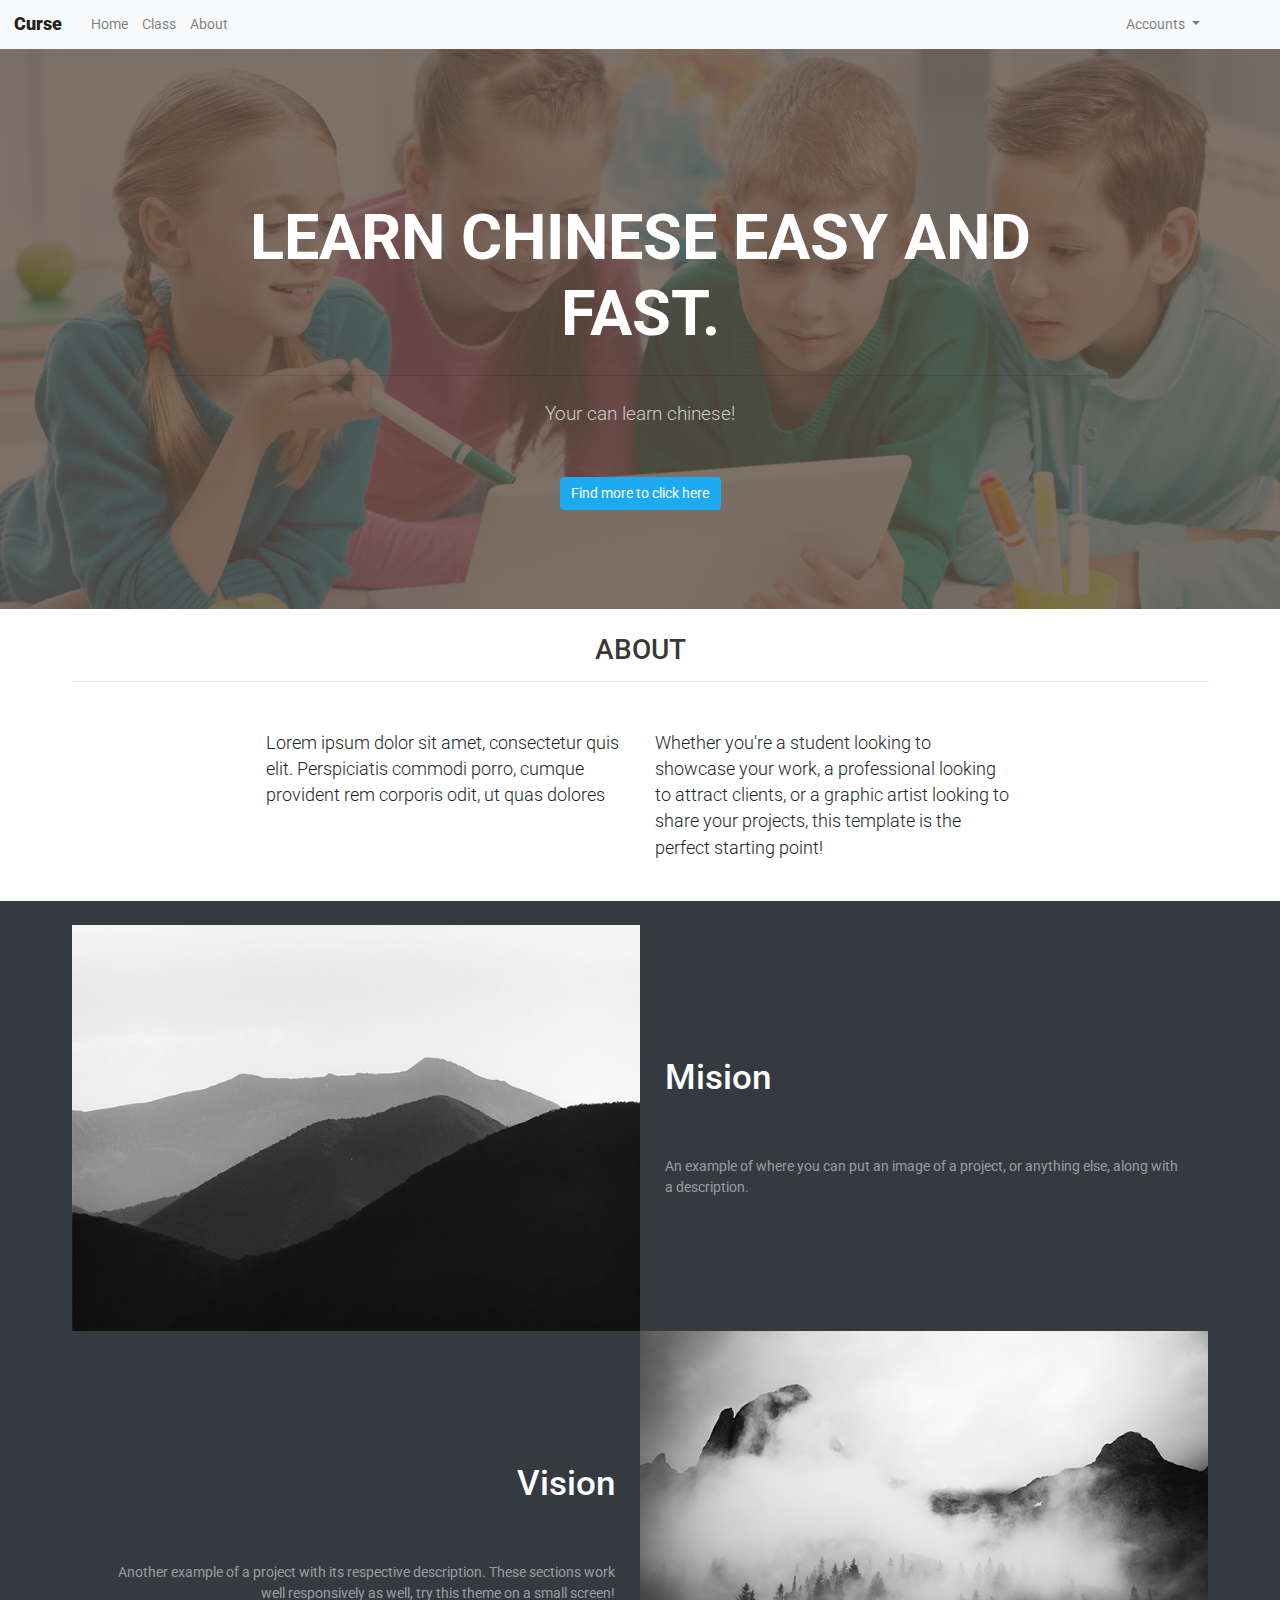
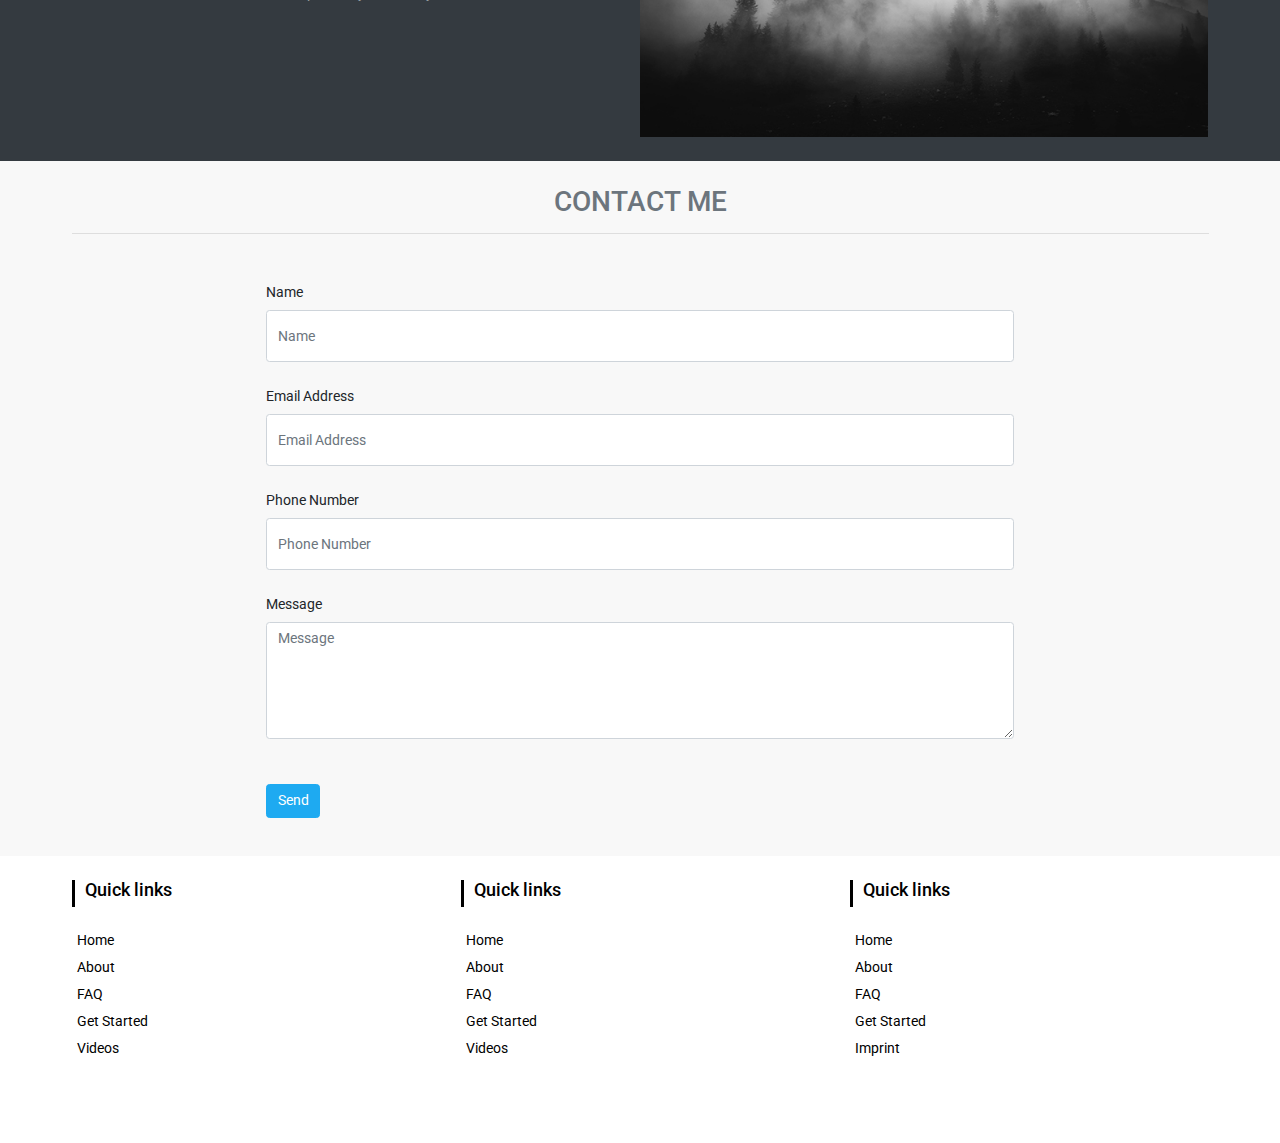
==== about.html @ f137ed4b "old commit" ====
<html lang="en">
<head>
        <meta charset="UTF-8">
        <meta name="viewport" content="width=device-width, initial-scale=1.0">
        <meta http-equiv="X-UA-Compatible" content="ie=edge">
        <title>Class</title>
        <link rel="stylesheet" href="css/app.css">
        <link rel="stylesheet" href="https://use.fontawesome.com/releases/v5.7.2/css/all.css" integrity="sha384-fnmOCqbTlWIlj8LyTjo7mOUStjsKC4pOpQbqyi7RrhN7udi9RwhKkMHpvLbHG9Sr" crossorigin="anonymous">
        <link href="https://fonts.googleapis.com/css?family=Roboto:100,300,400,500,700,900|Material+Icons" rel="stylesheet">
        <link rel='stylesheet' href='css/style.css'>
        <link rel='stylesheet' href='css/style1.css'>
        <link rel="stylesheet" href="css/bootstrap.min.css">
</head>
<body>
        <nav class="navbar navbar-expand-lg navbar-light bg-light">
                <a class="navbar-brand" href="index.html">Curse</a>
                <div class="collapse navbar-collapse col-12 col-sm-10" id="navbarSupportedContent">
                        <ul class="navbar-nav">
                                <li class="nav-item"><a href="index.html" class="nav-link pl-0">Home</a></li>
                                <li class="nav-item"><a href="class.html" class="nav-link">Class</a></li>
                                <li class="nav-item"><a href="about.html" class="nav-link">About</a></li>
                              </ul>
                </div>

                <ul class="navbar-nav mr-auto">
                  <li class="nav-item dropdown">
                    <a class="nav-link dropdown-toggle" href="" id="navbarDropdown" role="button" data-toggle="dropdown" aria-haspopup="true" aria-expanded="false">
                      Accounts
                    </a>
                    <div class="dropdown-menu" aria-labelledby="navbarDropdown">
                      <a class="dropdown-item" href="login.html">Login</a>
                      <a class="dropdown-item" href="Register.html">Register(only Admin can see)</a>
                      <a class="dropdown-item" href="browser.html">Manager(only Admin can see)</a>
                      
                    </div>
                  </li>
                </ul>
              </nav>


<header class="mastheadClass">
        <div class="container h-100">
            <div class="row h-100 align-items-center justify-content-center text-center">
            <div class="col-lg-10 align-self-end">
                <h1 class="text-uppercase text-white font-weight-bold">Learn Chinese easy and fast.</h1>
                <hr class="divider my-4">
            </div>
            <div class="col-lg-8 align-self-baseline">
                <p class="text-white-75 font-weight-light mb-5 ColorMastheadClass">Your can learn chinese!</p>
                <a class="btn btn-primary btn-xl js-scroll-trigger" href="">Find more to click here</a>
            </div>
            </div>
        </div>
    </header>
    

                <!-- About Section -->
  <section class=" text-black mb-0">
        <div class="container">
          <h2 class="text-center text-uppercase text-">About</h2>
          <hr class="mb-5">
          <div class="row">
            <div class="col-lg-4 ml-auto">
              <p class="lead">Lorem ipsum dolor sit amet, consectetur quis elit. Perspiciatis commodi porro, cumque provident rem corporis odit, ut quas dolores</p>
            </div>
            <div class="col-lg-4 mr-auto">
              <p class="lead">Whether you're a student looking to showcase your work, a professional looking to attract clients, or a graphic artist looking to share your projects, this template is the perfect starting point!</p>
            </div>
          </div>
        </div>
      </section>

      <section class=" bg-dark">
            <div class="container">
        
        
              <!-- Project One Row -->
              <div class="row justify-content-center no-gutters mb-lg-0">
                <div class="col-lg-6">
                  <img class="img-fluid" src="images/demo-image-01.jpg" alt="">
                </div>
                <div class="col-lg-6">
                  <div class="bg-black text-center h-100 project">
                    <div class="d-flex h-100">
                      <div class="project-text w-100 my-auto text-center text-lg-left">
                        <h1 class="text-white padding-img">Mision</h1>
                        <p class="mb-0 text-white-50 padding-img">An example of where you can put an image of a project, or anything else, along with a description.</p>
                        <hr class="d-none d-lg-block mb-0 ml-0">
                      </div>
                    </div>
                  </div>
                </div>
              </div>
        
              <!-- Project Two Row -->
              <div class="row justify-content-center no-gutters">
                <div class="col-lg-6">
                  <img class="img-fluid" src="images/demo-image-02.jpg" alt="">
                </div>
                <div class="col-lg-6 order-lg-first">
                  <div class="bg-black text-center h-100 project">
                    <div class="d-flex h-100">
                      <div class="project-text w-100 my-auto text-center text-lg-right">
                        <h1 class="text-white padding-img">Vision</h1>
                        <p class="mb-0 text-white-50 padding-img">Another example of a project with its respective description. These sections work well responsively as well, try this theme on a small screen!</p>
                        <hr class="d-none d-lg-block mb-0 mr-0">
                      </div>
                    </div>
                  </div>
                </div>
              </div>
        
            </div>
          </section>
      
      <section class="background-color1">
            <div class="container">
              <h2 class="text-center text-uppercase text-secondary mb-0">Contact Me</h2>
              <hr class="star-dark mb-5">
              <div class="row">
                <div class="col-lg-8 mx-auto">
                  <!-- To configure the contact form email address, go to mail/contact_me.php and update the email address in the PHP file on line 19. -->
                  <!-- The form should work on most web servers, but if the form is not working you may need to configure your web server differently. -->
                  <form name="sentMessage" id="contactForm" novalidate="novalidate">
                    <div class="control-group">
                      <div class="form-group floating-label-form-group controls mb-0 pb-2">
                        <label>Name</label>
                        <input class="form-control" id="name" type="text" placeholder="Name" required="required" data-validation-required-message="Please enter your name.">
                        <p class="help-block text-danger"></p>
                      </div>
                    </div>
                    <div class="control-group">
                      <div class="form-group floating-label-form-group controls mb-0 pb-2">
                        <label>Email Address</label>
                        <input class="form-control" id="email" type="email" placeholder="Email Address" required="required" data-validation-required-message="Please enter your email address.">
                        <p class="help-block text-danger"></p>
                      </div>
                    </div>
                    <div class="control-group">
                      <div class="form-group floating-label-form-group controls mb-0 pb-2">
                        <label>Phone Number</label>
                        <input class="form-control" id="phone" type="tel" placeholder="Phone Number" required="required" data-validation-required-message="Please enter your phone number.">
                        <p class="help-block text-danger"></p>
                      </div>
                    </div>
                    <div class="control-group">
                      <div class="form-group floating-label-form-group controls mb-0 pb-2">
                        <label>Message</label>
                        <textarea class="form-control" id="message" rows="5" placeholder="Message" required="required" data-validation-required-message="Please enter a message."></textarea>
                        <p class="help-block text-danger"></p>
                      </div>
                    </div>
                    <br>
                    <div id="success"></div>
                    <div class="form-group">
                      <button type="submit" class="btn btn-primary btn-xl" id="sendMessageButton">Send</button>
                    </div>
                  </form>
                </div>
              </div>
            </div>
          </section>

    <!-- Footer -->
<section id="footer">
		<div class="container">
			<div class="row text-center text-xs-center text-sm-left text-md-left">
				<div class="col-xs-12 col-sm-4 col-md-4">
					<h5>Quick links</h5>
					<ul class="list-unstyled quick-links">
						<li><a href=""><i class="fa fa-angle-double-right"></i>Home</a></li>
						<li><a href=""><i class="fa fa-angle-double-right"></i>About</a></li>
						<li><a href=""><i class="fa fa-angle-double-right"></i>FAQ</a></li>
						<li><a href=""><i class="fa fa-angle-double-right"></i>Get Started</a></li>
						<li><a href=""><i class="fa fa-angle-double-right"></i>Videos</a></li>
					</ul>
				</div>
				<div class="col-xs-12 col-sm-4 col-md-4">
					<h5>Quick links</h5>
					<ul class="list-unstyled quick-links">
						<li><a href=""><i class="fa fa-angle-double-right"></i>Home</a></li>
						<li><a href=""><i class="fa fa-angle-double-right"></i>About</a></li>
						<li><a href=""><i class="fa fa-angle-double-right"></i>FAQ</a></li>
						<li><a href=""><i class="fa fa-angle-double-right"></i>Get Started</a></li>
						<li><a href=""><i class="fa fa-angle-double-right"></i>Videos</a></li>
					</ul>
				</div>
				<div class="col-xs-12 col-sm-4 col-md-4">
					<h5>Quick links</h5>
					<ul class="list-unstyled quick-links">
						<li><a href=""><i class="fa fa-angle-double-right"></i>Home</a></li>
						<li><a href=""><i class="fa fa-angle-double-right"></i>About</a></li>
						<li><a href=""><i class="fa fa-angle-double-right"></i>FAQ</a></li>
						<li><a href=""><i class="fa fa-angle-double-right"></i>Get Started</a></li>
						<li><a href=""><i class="fa fa-angle-double-right"></i>Imprint</a></li>
					</ul>
				</div>
			</div>
			<div class="row">
				<div class="col-xs-12 col-sm-12 col-md-12 mt-2 mt-sm-5">
					<ul class="list-unstyled list-inline social text-center">
						<li class="list-inline-item"><a href=""><i class="fa fa-facebook"></i></a></li>
						<li class="list-inline-item"><a href=""><i class="fa fa-twitter"></i></a></li>
						<li class="list-inline-item"><a href=""><i class="fa fa-instagram"></i></a></li>
						<li class="list-inline-item"><a href=""><i class="fa fa-google-plus"></i></a></li>
						<li class="list-inline-item"><a href="" target="_blank"><i class="fa fa-envelope"></i></a></li>
					</ul>
				</div>
			</div>	
		</div>
	</section>
	<!-- ./Footer -->
    <script src="js/app.js"></script>
</body>
</html>
---- css/app.css ----
@import url(https://fonts.googleapis.com/css?family=Nunito);@charset "UTF-8";

/*!
 * Bootstrap v4.3.1 (https://getbootstrap.com/)
 * Copyright 2011-2019 The Bootstrap Authors
 * Copyright 2011-2019 Twitter, Inc.
 * Licensed under MIT (https://github.com/twbs/bootstrap/blob/master/LICENSE)
 */

:root {
  --blue: #3490dc;
  --indigo: #6574cd;
  --purple: #9561e2;
  --pink: #f66D9b;
  --red: #e3342f;
  --orange: #f6993f;
  --yellow: #ffed4a;
  --green: #38c172;
  --teal: #4dc0b5;
  --cyan: #6cb2eb;
  --white: #fff;
  --gray: #6c757d;
  --gray-dark: #343a40;
  --primary: #3490dc;
  --secondary: #6c757d;
  --success: #38c172;
  --info: #6cb2eb;
  --warning: #ffed4a;
  --danger: #e3342f;
  --light: #f8f9fa;
  --dark: #343a40;
  --breakpoint-xs: 0;
  --breakpoint-sm: 576px;
  --breakpoint-md: 768px;
  --breakpoint-lg: 992px;
  --breakpoint-xl: 1200px;
  --font-family-sans-serif: "Nunito", sans-serif;
  --font-family-monospace: SFMono-Regular, Menlo, Monaco, Consolas, "Liberation Mono", "Courier New", monospace;
}

*,
*::before,
*::after {
  box-sizing: border-box;
}

html {
  font-family: sans-serif;
  line-height: 1.15;
  -webkit-text-size-adjust: 100%;
  -webkit-tap-highlight-color: rgba(0, 0, 0, 0);
}

article,
aside,
figcaption,
figure,
footer,
header,
hgroup,
main,
nav,
section {
  display: block;
}

body {
  margin: 0;
  font-family: "Nunito", sans-serif;
  font-size: 0.9rem;
  font-weight: 400;
  line-height: 1.6;
  color: #212529;
  text-align: left;
  background-color: #f8fafc;
}

[tabindex="-1"]:focus {
  outline: 0 !important;
}

hr {
  box-sizing: content-box;
  height: 0;
  overflow: visible;
}

h1,
h2,
h3,
h4,
h5,
h6 {
  margin-top: 0;
  margin-bottom: 0.5rem;
}

p {
  margin-top: 0;
  margin-bottom: 1rem;
}

abbr[title],
abbr[data-original-title] {
  text-decoration: underline;
  -webkit-text-decoration: underline dotted;
          text-decoration: underline dotted;
  cursor: help;
  border-bottom: 0;
  -webkit-text-decoration-skip-ink: none;
          text-decoration-skip-ink: none;
}

address {
  margin-bottom: 1rem;
  font-style: normal;
  line-height: inherit;
}

ol,
ul,
dl {
  margin-top: 0;
  margin-bottom: 1rem;
}

ol ol,
ul ul,
ol ul,
ul ol {
  margin-bottom: 0;
}

dt {
  font-weight: 700;
}

dd {
  margin-bottom: 0.5rem;
  margin-left: 0;
}

blockquote {
  margin: 0 0 1rem;
}

b,
strong {
  font-weight: bolder;
}

small {
  font-size: 80%;
}

sub,
sup {
  position: relative;
  font-size: 75%;
  line-height: 0;
  vertical-align: baseline;
}

sub {
  bottom: -0.25em;
}

sup {
  top: -0.5em;
}

a {
  color: #3490dc;
  text-decoration: none;
  background-color: transparent;
}

a:hover {
  color: #1d68a7;
  text-decoration: underline;
}

a:not([href]):not([tabindex]) {
  color: inherit;
  text-decoration: none;
}

a:not([href]):not([tabindex]):hover,
a:not([href]):not([tabindex]):focus {
  color: inherit;
  text-decoration: none;
}

a:not([href]):not([tabindex]):focus {
  outline: 0;
}

pre,
code,
kbd,
samp {
  font-family: SFMono-Regular, Menlo, Monaco, Consolas, "Liberation Mono", "Courier New", monospace;
  font-size: 1em;
}

pre {
  margin-top: 0;
  margin-bottom: 1rem;
  overflow: auto;
}

figure {
  margin: 0 0 1rem;
}

img {
  vertical-align: middle;
  border-style: none;
}

svg {
  overflow: hidden;
  vertical-align: middle;
}

table {
  border-collapse: collapse;
}

caption {
  padding-top: 0.75rem;
  padding-bottom: 0.75rem;
  color: #6c757d;
  text-align: left;
  caption-side: bottom;
}

th {
  text-align: inherit;
}

label {
  display: inline-block;
  margin-bottom: 0.5rem;
}

button {
  border-radius: 0;
}

button:focus {
  outline: 1px dotted;
  outline: 5px auto -webkit-focus-ring-color;
}

input,
button,
select,
optgroup,
textarea {
  margin: 0;
  font-family: inherit;
  font-size: inherit;
  line-height: inherit;
}

button,
input {
  overflow: visible;
}

button,
select {
  text-transform: none;
}

select {
  word-wrap: normal;
}

button,
[type=button],
[type=reset],
[type=submit] {
  -webkit-appearance: button;
}

button:not(:disabled),
[type=button]:not(:disabled),
[type=reset]:not(:disabled),
[type=submit]:not(:disabled) {
  cursor: pointer;
}

button::-moz-focus-inner,
[type=button]::-moz-focus-inner,
[type=reset]::-moz-focus-inner,
[type=submit]::-moz-focus-inner {
  padding: 0;
  border-style: none;
}

input[type=radio],
input[type=checkbox] {
  box-sizing: border-box;
  padding: 0;
}

input[type=date],
input[type=time],
input[type=datetime-local],
input[type=month] {
  -webkit-appearance: listbox;
}

textarea {
  overflow: auto;
  resize: vertical;
}

fieldset {
  min-width: 0;
  padding: 0;
  margin: 0;
  border: 0;
}

legend {
  display: block;
  width: 100%;
  max-width: 100%;
  padding: 0;
  margin-bottom: 0.5rem;
  font-size: 1.5rem;
  line-height: inherit;
  color: inherit;
  white-space: normal;
}

progress {
  vertical-align: baseline;
}

[type=number]::-webkit-inner-spin-button,
[type=number]::-webkit-outer-spin-button {
  height: auto;
}

[type=search] {
  outline-offset: -2px;
  -webkit-appearance: none;
}

[type=search]::-webkit-search-decoration {
  -webkit-appearance: none;
}

::-webkit-file-upload-button {
  font: inherit;
  -webkit-appearance: button;
}

output {
  display: inline-block;
}

summary {
  display: list-item;
  cursor: pointer;
}

template {
  display: none;
}

[hidden] {
  display: none !important;
}

h1,
h2,
h3,
h4,
h5,
h6,
.h1,
.h2,
.h3,
.h4,
.h5,
.h6 {
  margin-bottom: 0.5rem;
  font-weight: 500;
  line-height: 1.2;
}

h1,
.h1 {
  font-size: 2.25rem;
}

h2,
.h2 {
  font-size: 1.8rem;
}

h3,
.h3 {
  font-size: 1.575rem;
}

h4,
.h4 {
  font-size: 1.35rem;
}

h5,
.h5 {
  font-size: 1.125rem;
}

h6,
.h6 {
  font-size: 0.9rem;
}

.lead {
  font-size: 1.125rem;
  font-weight: 300;
}

.display-1 {
  font-size: 6rem;
  font-weight: 300;
  line-height: 1.2;
}

.display-2 {
  font-size: 5.5rem;
  font-weight: 300;
  line-height: 1.2;
}

.display-3 {
  font-size: 4.5rem;
  font-weight: 300;
  line-height: 1.2;
}

.display-4 {
  font-size: 3.5rem;
  font-weight: 300;
  line-height: 1.2;
}

hr {
  margin-top: 1rem;
  margin-bottom: 1rem;
  border: 0;
  border-top: 1px solid rgba(0, 0, 0, 0.1);
}

small,
.small {
  font-size: 80%;
  font-weight: 400;
}

mark,
.mark {
  padding: 0.2em;
  background-color: #fcf8e3;
}

.list-unstyled {
  padding-left: 0;
  list-style: none;
}

.list-inline {
  padding-left: 0;
  list-style: none;
}

.list-inline-item {
  display: inline-block;
}

.list-inline-item:not(:last-child) {
  margin-right: 0.5rem;
}

.initialism {
  font-size: 90%;
  text-transform: uppercase;
}

.blockquote {
  margin-bottom: 1rem;
  font-size: 1.125rem;
}

.blockquote-footer {
  display: block;
  font-size: 80%;
  color: #6c757d;
}

.blockquote-footer::before {
  content: "\2014\A0";
}

.img-fluid {
  max-width: 100%;
  height: auto;
}

.img-thumbnail {
  padding: 0.25rem;
  background-color: #f8fafc;
  border: 1px solid #dee2e6;
  border-radius: 0.25rem;
  max-width: 100%;
  height: auto;
}

.figure {
  display: inline-block;
}

.figure-img {
  margin-bottom: 0.5rem;
  line-height: 1;
}

.figure-caption {
  font-size: 90%;
  color: #6c757d;
}

code {
  font-size: 87.5%;
  color: #f66D9b;
  word-break: break-word;
}

a > code {
  color: inherit;
}

kbd {
  padding: 0.2rem 0.4rem;
  font-size: 87.5%;
  color: #fff;
  background-color: #212529;
  border-radius: 0.2rem;
}

kbd kbd {
  padding: 0;
  font-size: 100%;
  font-weight: 700;
}

pre {
  display: block;
  font-size: 87.5%;
  color: #212529;
}

pre code {
  font-size: inherit;
  color: inherit;
  word-break: normal;
}

.pre-scrollable {
  max-height: 340px;
  overflow-y: scroll;
}

.container {
  width: 100%;
  padding-right: 15px;
  padding-left: 15px;
  margin-right: auto;
  margin-left: auto;
}

@media (min-width: 576px) {
  .container {
    max-width: 540px;
  }
}

@media (min-width: 768px) {
  .container {
    max-width: 720px;
  }
}

@media (min-width: 992px) {
  .container {
    max-width: 960px;
  }
}

@media (min-width: 1200px) {
  .container {
    max-width: 1140px;
  }
}

.container-fluid {
  width: 100%;
  padding-right: 15px;
  padding-left: 15px;
  margin-right: auto;
  margin-left: auto;
}

.row {
  display: flex;
  flex-wrap: wrap;
  margin-right: -15px;
  margin-left: -15px;
}

.no-gutters {
  margin-right: 0;
  margin-left: 0;
}

.no-gutters > .col,
.no-gutters > [class*=col-] {
  padding-right: 0;
  padding-left: 0;
}

.col-xl,
.col-xl-auto,
.col-xl-12,
.col-xl-11,
.col-xl-10,
.col-xl-9,
.col-xl-8,
.col-xl-7,
.col-xl-6,
.col-xl-5,
.col-xl-4,
.col-xl-3,
.col-xl-2,
.col-xl-1,
.col-lg,
.col-lg-auto,
.col-lg-12,
.col-lg-11,
.col-lg-10,
.col-lg-9,
.col-lg-8,
.col-lg-7,
.col-lg-6,
.col-lg-5,
.col-lg-4,
.col-lg-3,
.col-lg-2,
.col-lg-1,
.col-md,
.col-md-auto,
.col-md-12,
.col-md-11,
.col-md-10,
.col-md-9,
.col-md-8,
.col-md-7,
.col-md-6,
.col-md-5,
.col-md-4,
.col-md-3,
.col-md-2,
.col-md-1,
.col-sm,
.col-sm-auto,
.col-sm-12,
.col-sm-11,
.col-sm-10,
.col-sm-9,
.col-sm-8,
.col-sm-7,
.col-sm-6,
.col-sm-5,
.col-sm-4,
.col-sm-3,
.col-sm-2,
.col-sm-1,
.col,
.col-auto,
.col-12,
.col-11,
.col-10,
.col-9,
.col-8,
.col-7,
.col-6,
.col-5,
.col-4,
.col-3,
.col-2,
.col-1 {
  position: relative;
  width: 100%;
  padding-right: 15px;
  padding-left: 15px;
}

.col {
  flex-basis: 0;
  flex-grow: 1;
  max-width: 100%;
}

.col-auto {
  flex: 0 0 auto;
  width: auto;
  max-width: 100%;
}

.col-1 {
  flex: 0 0 8.3333333333%;
  max-width: 8.3333333333%;
}

.col-2 {
  flex: 0 0 16.6666666667%;
  max-width: 16.6666666667%;
}

.col-3 {
  flex: 0 0 25%;
  max-width: 25%;
}

.col-4 {
  flex: 0 0 33.3333333333%;
  max-width: 33.3333333333%;
}

.col-5 {
  flex: 0 0 41.6666666667%;
  max-width: 41.6666666667%;
}

.col-6 {
  flex: 0 0 50%;
  max-width: 50%;
}

.col-7 {
  flex: 0 0 58.3333333333%;
  max-width: 58.3333333333%;
}

.col-8 {
  flex: 0 0 66.6666666667%;
  max-width: 66.6666666667%;
}

.col-9 {
  flex: 0 0 75%;
  max-width: 75%;
}

.col-10 {
  flex: 0 0 83.3333333333%;
  max-width: 83.3333333333%;
}

.col-11 {
  flex: 0 0 91.6666666667%;
  max-width: 91.6666666667%;
}

.col-12 {
  flex: 0 0 100%;
  max-width: 100%;
}

.order-first {
  order: -1;
}

.order-last {
  order: 13;
}

.order-0 {
  order: 0;
}

.order-1 {
  order: 1;
}

.order-2 {
  order: 2;
}

.order-3 {
  order: 3;
}

.order-4 {
  order: 4;
}

.order-5 {
  order: 5;
}

.order-6 {
  order: 6;
}

.order-7 {
  order: 7;
}

.order-8 {
  order: 8;
}

.order-9 {
  order: 9;
}

.order-10 {
  order: 10;
}

.order-11 {
  order: 11;
}

.order-12 {
  order: 12;
}

.offset-1 {
  margin-left: 8.3333333333%;
}

.offset-2 {
  margin-left: 16.6666666667%;
}

.offset-3 {
  margin-left: 25%;
}

.offset-4 {
  margin-left: 33.3333333333%;
}

.offset-5 {
  margin-left: 41.6666666667%;
}

.offset-6 {
  margin-left: 50%;
}

.offset-7 {
  margin-left: 58.3333333333%;
}

.offset-8 {
  margin-left: 66.6666666667%;
}

.offset-9 {
  margin-left: 75%;
}

.offset-10 {
  margin-left: 83.3333333333%;
}

.offset-11 {
  margin-left: 91.6666666667%;
}

@media (min-width: 576px) {
  .col-sm {
    flex-basis: 0;
    flex-grow: 1;
    max-width: 100%;
  }

  .col-sm-auto {
    flex: 0 0 auto;
    width: auto;
    max-width: 100%;
  }

  .col-sm-1 {
    flex: 0 0 8.3333333333%;
    max-width: 8.3333333333%;
  }

  .col-sm-2 {
    flex: 0 0 16.6666666667%;
    max-width: 16.6666666667%;
  }

  .col-sm-3 {
    flex: 0 0 25%;
    max-width: 25%;
  }

  .col-sm-4 {
    flex: 0 0 33.3333333333%;
    max-width: 33.3333333333%;
  }

  .col-sm-5 {
    flex: 0 0 41.6666666667%;
    max-width: 41.6666666667%;
  }

  .col-sm-6 {
    flex: 0 0 50%;
    max-width: 50%;
  }

  .col-sm-7 {
    flex: 0 0 58.3333333333%;
    max-width: 58.3333333333%;
  }

  .col-sm-8 {
    flex: 0 0 66.6666666667%;
    max-width: 66.6666666667%;
  }

  .col-sm-9 {
    flex: 0 0 75%;
    max-width: 75%;
  }

  .col-sm-10 {
    flex: 0 0 83.3333333333%;
    max-width: 83.3333333333%;
  }

  .col-sm-11 {
    flex: 0 0 91.6666666667%;
    max-width: 91.6666666667%;
  }

  .col-sm-12 {
    flex: 0 0 100%;
    max-width: 100%;
  }

  .order-sm-first {
    order: -1;
  }

  .order-sm-last {
    order: 13;
  }

  .order-sm-0 {
    order: 0;
  }

  .order-sm-1 {
    order: 1;
  }

  .order-sm-2 {
    order: 2;
  }

  .order-sm-3 {
    order: 3;
  }

  .order-sm-4 {
    order: 4;
  }

  .order-sm-5 {
    order: 5;
  }

  .order-sm-6 {
    order: 6;
  }

  .order-sm-7 {
    order: 7;
  }

  .order-sm-8 {
    order: 8;
  }

  .order-sm-9 {
    order: 9;
  }

  .order-sm-10 {
    order: 10;
  }

  .order-sm-11 {
    order: 11;
  }

  .order-sm-12 {
    order: 12;
  }

  .offset-sm-0 {
    margin-left: 0;
  }

  .offset-sm-1 {
    margin-left: 8.3333333333%;
  }

  .offset-sm-2 {
    margin-left: 16.6666666667%;
  }

  .offset-sm-3 {
    margin-left: 25%;
  }

  .offset-sm-4 {
    margin-left: 33.3333333333%;
  }

  .offset-sm-5 {
    margin-left: 41.6666666667%;
  }

  .offset-sm-6 {
    margin-left: 50%;
  }

  .offset-sm-7 {
    margin-left: 58.3333333333%;
  }

  .offset-sm-8 {
    margin-left: 66.6666666667%;
  }

  .offset-sm-9 {
    margin-left: 75%;
  }

  .offset-sm-10 {
    margin-left: 83.3333333333%;
  }

  .offset-sm-11 {
    margin-left: 91.6666666667%;
  }
}

@media (min-width: 768px) {
  .col-md {
    flex-basis: 0;
    flex-grow: 1;
    max-width: 100%;
  }

  .col-md-auto {
    flex: 0 0 auto;
    width: auto;
    max-width: 100%;
  }

  .col-md-1 {
    flex: 0 0 8.3333333333%;
    max-width: 8.3333333333%;
  }

  .col-md-2 {
    flex: 0 0 16.6666666667%;
    max-width: 16.6666666667%;
  }

  .col-md-3 {
    flex: 0 0 25%;
    max-width: 25%;
  }

  .col-md-4 {
    flex: 0 0 33.3333333333%;
    max-width: 33.3333333333%;
  }

  .col-md-5 {
    flex: 0 0 41.6666666667%;
    max-width: 41.6666666667%;
  }

  .col-md-6 {
    flex: 0 0 50%;
    max-width: 50%;
  }

  .col-md-7 {
    flex: 0 0 58.3333333333%;
    max-width: 58.3333333333%;
  }

  .col-md-8 {
    flex: 0 0 66.6666666667%;
    max-width: 66.6666666667%;
  }

  .col-md-9 {
    flex: 0 0 75%;
    max-width: 75%;
  }

  .col-md-10 {
    flex: 0 0 83.3333333333%;
    max-width: 83.3333333333%;
  }

  .col-md-11 {
    flex: 0 0 91.6666666667%;
    max-width: 91.6666666667%;
  }

  .col-md-12 {
    flex: 0 0 100%;
    max-width: 100%;
  }

  .order-md-first {
    order: -1;
  }

  .order-md-last {
    order: 13;
  }

  .order-md-0 {
    order: 0;
  }

  .order-md-1 {
    order: 1;
  }

  .order-md-2 {
    order: 2;
  }

  .order-md-3 {
    order: 3;
  }

  .order-md-4 {
    order: 4;
  }

  .order-md-5 {
    order: 5;
  }

  .order-md-6 {
    order: 6;
  }

  .order-md-7 {
    order: 7;
  }

  .order-md-8 {
    order: 8;
  }

  .order-md-9 {
    order: 9;
  }

  .order-md-10 {
    order: 10;
  }

  .order-md-11 {
    order: 11;
  }

  .order-md-12 {
    order: 12;
  }

  .offset-md-0 {
    margin-left: 0;
  }

  .offset-md-1 {
    margin-left: 8.3333333333%;
  }

  .offset-md-2 {
    margin-left: 16.6666666667%;
  }

  .offset-md-3 {
    margin-left: 25%;
  }

  .offset-md-4 {
    margin-left: 33.3333333333%;
  }

  .offset-md-5 {
    margin-left: 41.6666666667%;
  }

  .offset-md-6 {
    margin-left: 50%;
  }

  .offset-md-7 {
    margin-left: 58.3333333333%;
  }

  .offset-md-8 {
    margin-left: 66.6666666667%;
  }

  .offset-md-9 {
    margin-left: 75%;
  }

  .offset-md-10 {
    margin-left: 83.3333333333%;
  }

  .offset-md-11 {
    margin-left: 91.6666666667%;
  }
}

@media (min-width: 992px) {
  .col-lg {
    flex-basis: 0;
    flex-grow: 1;
    max-width: 100%;
  }

  .col-lg-auto {
    flex: 0 0 auto;
    width: auto;
    max-width: 100%;
  }

  .col-lg-1 {
    flex: 0 0 8.3333333333%;
    max-width: 8.3333333333%;
  }

  .col-lg-2 {
    flex: 0 0 16.6666666667%;
    max-width: 16.6666666667%;
  }

  .col-lg-3 {
    flex: 0 0 25%;
    max-width: 25%;
  }

  .col-lg-4 {
    flex: 0 0 33.3333333333%;
    max-width: 33.3333333333%;
  }

  .col-lg-5 {
    flex: 0 0 41.6666666667%;
    max-width: 41.6666666667%;
  }

  .col-lg-6 {
    flex: 0 0 50%;
    max-width: 50%;
  }

  .col-lg-7 {
    flex: 0 0 58.3333333333%;
    max-width: 58.3333333333%;
  }

  .col-lg-8 {
    flex: 0 0 66.6666666667%;
    max-width: 66.6666666667%;
  }

  .col-lg-9 {
    flex: 0 0 75%;
    max-width: 75%;
  }

  .col-lg-10 {
    flex: 0 0 83.3333333333%;
    max-width: 83.3333333333%;
  }

  .col-lg-11 {
    flex: 0 0 91.6666666667%;
    max-width: 91.6666666667%;
  }

  .col-lg-12 {
    flex: 0 0 100%;
    max-width: 100%;
  }

  .order-lg-first {
    order: -1;
  }

  .order-lg-last {
    order: 13;
  }

  .order-lg-0 {
    order: 0;
  }

  .order-lg-1 {
    order: 1;
  }

  .order-lg-2 {
    order: 2;
  }

  .order-lg-3 {
    order: 3;
  }

  .order-lg-4 {
    order: 4;
  }

  .order-lg-5 {
    order: 5;
  }

  .order-lg-6 {
    order: 6;
  }

  .order-lg-7 {
    order: 7;
  }

  .order-lg-8 {
    order: 8;
  }

  .order-lg-9 {
    order: 9;
  }

  .order-lg-10 {
    order: 10;
  }

  .order-lg-11 {
    order: 11;
  }

  .order-lg-12 {
    order: 12;
  }

  .offset-lg-0 {
    margin-left: 0;
  }

  .offset-lg-1 {
    margin-left: 8.3333333333%;
  }

  .offset-lg-2 {
    margin-left: 16.6666666667%;
  }

  .offset-lg-3 {
    margin-left: 25%;
  }

  .offset-lg-4 {
    margin-left: 33.3333333333%;
  }

  .offset-lg-5 {
    margin-left: 41.6666666667%;
  }

  .offset-lg-6 {
    margin-left: 50%;
  }

  .offset-lg-7 {
    margin-left: 58.3333333333%;
  }

  .offset-lg-8 {
    margin-left: 66.6666666667%;
  }

  .offset-lg-9 {
    margin-left: 75%;
  }

  .offset-lg-10 {
    margin-left: 83.3333333333%;
  }

  .offset-lg-11 {
    margin-left: 91.6666666667%;
  }
}

@media (min-width: 1200px) {
  .col-xl {
    flex-basis: 0;
    flex-grow: 1;
    max-width: 100%;
  }

  .col-xl-auto {
    flex: 0 0 auto;
    width: auto;
    max-width: 100%;
  }

  .col-xl-1 {
    flex: 0 0 8.3333333333%;
    max-width: 8.3333333333%;
  }

  .col-xl-2 {
    flex: 0 0 16.6666666667%;
    max-width: 16.6666666667%;
  }

  .col-xl-3 {
    flex: 0 0 25%;
    max-width: 25%;
  }

  .col-xl-4 {
    flex: 0 0 33.3333333333%;
    max-width: 33.3333333333%;
  }

  .col-xl-5 {
    flex: 0 0 41.6666666667%;
    max-width: 41.6666666667%;
  }

  .col-xl-6 {
    flex: 0 0 50%;
    max-width: 50%;
  }

  .col-xl-7 {
    flex: 0 0 58.3333333333%;
    max-width: 58.3333333333%;
  }

  .col-xl-8 {
    flex: 0 0 66.6666666667%;
    max-width: 66.6666666667%;
  }

  .col-xl-9 {
    flex: 0 0 75%;
    max-width: 75%;
  }

  .col-xl-10 {
    flex: 0 0 83.3333333333%;
    max-width: 83.3333333333%;
  }

  .col-xl-11 {
    flex: 0 0 91.6666666667%;
    max-width: 91.6666666667%;
  }

  .col-xl-12 {
    flex: 0 0 100%;
    max-width: 100%;
  }

  .order-xl-first {
    order: -1;
  }

  .order-xl-last {
    order: 13;
  }

  .order-xl-0 {
    order: 0;
  }

  .order-xl-1 {
    order: 1;
  }

  .order-xl-2 {
    order: 2;
  }

  .order-xl-3 {
    order: 3;
  }

  .order-xl-4 {
    order: 4;
  }

  .order-xl-5 {
    order: 5;
  }

  .order-xl-6 {
    order: 6;
  }

  .order-xl-7 {
    order: 7;
  }

  .order-xl-8 {
    order: 8;
  }

  .order-xl-9 {
    order: 9;
  }

  .order-xl-10 {
    order: 10;
  }

  .order-xl-11 {
    order: 11;
  }

  .order-xl-12 {
    order: 12;
  }

  .offset-xl-0 {
    margin-left: 0;
  }

  .offset-xl-1 {
    margin-left: 8.3333333333%;
  }

  .offset-xl-2 {
    margin-left: 16.6666666667%;
  }

  .offset-xl-3 {
    margin-left: 25%;
  }

  .offset-xl-4 {
    margin-left: 33.3333333333%;
  }

  .offset-xl-5 {
    margin-left: 41.6666666667%;
  }

  .offset-xl-6 {
    margin-left: 50%;
  }

  .offset-xl-7 {
    margin-left: 58.3333333333%;
  }

  .offset-xl-8 {
    margin-left: 66.6666666667%;
  }

  .offset-xl-9 {
    margin-left: 75%;
  }

  .offset-xl-10 {
    margin-left: 83.3333333333%;
  }

  .offset-xl-11 {
    margin-left: 91.6666666667%;
  }
}

.table {
  width: 100%;
  margin-bottom: 1rem;
  color: #212529;
}

.table th,
.table td {
  padding: 0.75rem;
  vertical-align: top;
  border-top: 1px solid #dee2e6;
}

.table thead th {
  vertical-align: bottom;
  border-bottom: 2px solid #dee2e6;
}

.table tbody + tbody {
  border-top: 2px solid #dee2e6;
}

.table-sm th,
.table-sm td {
  padding: 0.3rem;
}

.table-bordered {
  border: 1px solid #dee2e6;
}

.table-bordered th,
.table-bordered td {
  border: 1px solid #dee2e6;
}

.table-bordered thead th,
.table-bordered thead td {
  border-bottom-width: 2px;
}

.table-borderless th,
.table-borderless td,
.table-borderless thead th,
.table-borderless tbody + tbody {
  border: 0;
}

.table-striped tbody tr:nth-of-type(odd) {
  background-color: rgba(0, 0, 0, 0.05);
}

.table-hover tbody tr:hover {
  color: #212529;
  background-color: rgba(0, 0, 0, 0.075);
}

.table-primary,
.table-primary > th,
.table-primary > td {
  background-color: #c6e0f5;
}

.table-primary th,
.table-primary td,
.table-primary thead th,
.table-primary tbody + tbody {
  border-color: #95c5ed;
}

.table-hover .table-primary:hover {
  background-color: #b0d4f1;
}

.table-hover .table-primary:hover > td,
.table-hover .table-primary:hover > th {
  background-color: #b0d4f1;
}

.table-secondary,
.table-secondary > th,
.table-secondary > td {
  background-color: #d6d8db;
}

.table-secondary th,
.table-secondary td,
.table-secondary thead th,
.table-secondary tbody + tbody {
  border-color: #b3b7bb;
}

.table-hover .table-secondary:hover {
  background-color: #c8cbcf;
}

.table-hover .table-secondary:hover > td,
.table-hover .table-secondary:hover > th {
  background-color: #c8cbcf;
}

.table-success,
.table-success > th,
.table-success > td {
  background-color: #c7eed8;
}

.table-success th,
.table-success td,
.table-success thead th,
.table-success tbody + tbody {
  border-color: #98dfb6;
}

.table-hover .table-success:hover {
  background-color: #b3e8ca;
}

.table-hover .table-success:hover > td,
.table-hover .table-success:hover > th {
  background-color: #b3e8ca;
}

.table-info,
.table-info > th,
.table-info > td {
  background-color: #d6e9f9;
}

.table-info th,
.table-info td,
.table-info thead th,
.table-info tbody + tbody {
  border-color: #b3d7f5;
}

.table-hover .table-info:hover {
  background-color: #c0ddf6;
}

.table-hover .table-info:hover > td,
.table-hover .table-info:hover > th {
  background-color: #c0ddf6;
}

.table-warning,
.table-warning > th,
.table-warning > td {
  background-color: #fffacc;
}

.table-warning th,
.table-warning td,
.table-warning thead th,
.table-warning tbody + tbody {
  border-color: #fff6a1;
}

.table-hover .table-warning:hover {
  background-color: #fff8b3;
}

.table-hover .table-warning:hover > td,
.table-hover .table-warning:hover > th {
  background-color: #fff8b3;
}

.table-danger,
.table-danger > th,
.table-danger > td {
  background-color: #f7c6c5;
}

.table-danger th,
.table-danger td,
.table-danger thead th,
.table-danger tbody + tbody {
  border-color: #f09593;
}

.table-hover .table-danger:hover {
  background-color: #f4b0af;
}

.table-hover .table-danger:hover > td,
.table-hover .table-danger:hover > th {
  background-color: #f4b0af;
}

.table-light,
.table-light > th,
.table-light > td {
  background-color: #fdfdfe;
}

.table-light th,
.table-light td,
.table-light thead th,
.table-light tbody + tbody {
  border-color: #fbfcfc;
}

.table-hover .table-light:hover {
  background-color: #ececf6;
}

.table-hover .table-light:hover > td,
.table-hover .table-light:hover > th {
  background-color: #ececf6;
}

.table-dark,
.table-dark > th,
.table-dark > td {
  background-color: #c6c8ca;
}

.table-dark th,
.table-dark td,
.table-dark thead th,
.table-dark tbody + tbody {
  border-color: #95999c;
}

.table-hover .table-dark:hover {
  background-color: #b9bbbe;
}

.table-hover .table-dark:hover > td,
.table-hover .table-dark:hover > th {
  background-color: #b9bbbe;
}

.table-active,
.table-active > th,
.table-active > td {
  background-color: rgba(0, 0, 0, 0.075);
}

.table-hover .table-active:hover {
  background-color: rgba(0, 0, 0, 0.075);
}

.table-hover .table-active:hover > td,
.table-hover .table-active:hover > th {
  background-color: rgba(0, 0, 0, 0.075);
}

.table .thead-dark th {
  color: #fff;
  background-color: #343a40;
  border-color: #454d55;
}

.table .thead-light th {
  color: #495057;
  background-color: #e9ecef;
  border-color: #dee2e6;
}

.table-dark {
  color: #fff;
  background-color: #343a40;
}

.table-dark th,
.table-dark td,
.table-dark thead th {
  border-color: #454d55;
}

.table-dark.table-bordered {
  border: 0;
}

.table-dark.table-striped tbody tr:nth-of-type(odd) {
  background-color: rgba(255, 255, 255, 0.05);
}

.table-dark.table-hover tbody tr:hover {
  color: #fff;
  background-color: rgba(255, 255, 255, 0.075);
}

@media (max-width: 575.98px) {
  .table-responsive-sm {
    display: block;
    width: 100%;
    overflow-x: auto;
    -webkit-overflow-scrolling: touch;
  }

  .table-responsive-sm > .table-bordered {
    border: 0;
  }
}

@media (max-width: 767.98px) {
  .table-responsive-md {
    display: block;
    width: 100%;
    overflow-x: auto;
    -webkit-overflow-scrolling: touch;
  }

  .table-responsive-md > .table-bordered {
    border: 0;
  }
}

@media (max-width: 991.98px) {
  .table-responsive-lg {
    display: block;
    width: 100%;
    overflow-x: auto;
    -webkit-overflow-scrolling: touch;
  }

  .table-responsive-lg > .table-bordered {
    border: 0;
  }
}

@media (max-width: 1199.98px) {
  .table-responsive-xl {
    display: block;
    width: 100%;
    overflow-x: auto;
    -webkit-overflow-scrolling: touch;
  }

  .table-responsive-xl > .table-bordered {
    border: 0;
  }
}

.table-responsive {
  display: block;
  width: 100%;
  overflow-x: auto;
  -webkit-overflow-scrolling: touch;
}

.table-responsive > .table-bordered {
  border: 0;
}

.form-control {
  display: block;
  width: 100%;
  height: calc(1.6em + 0.75rem + 2px);
  padding: 0.375rem 0.75rem;
  font-size: 0.9rem;
  font-weight: 400;
  line-height: 1.6;
  color: #495057;
  background-color: #fff;
  background-clip: padding-box;
  border: 1px solid #ced4da;
  border-radius: 0.25rem;
  transition: border-color 0.15s ease-in-out, box-shadow 0.15s ease-in-out;
}

@media (prefers-reduced-motion: reduce) {
  .form-control {
    transition: none;
  }
}

.form-control::-ms-expand {
  background-color: transparent;
  border: 0;
}

.form-control:focus {
  color: #495057;
  background-color: #fff;
  border-color: #a1cbef;
  outline: 0;
  box-shadow: 0 0 0 0.2rem rgba(52, 144, 220, 0.25);
}

.form-control::-webkit-input-placeholder {
  color: #6c757d;
  opacity: 1;
}

.form-control:-ms-input-placeholder {
  color: #6c757d;
  opacity: 1;
}

.form-control::-ms-input-placeholder {
  color: #6c757d;
  opacity: 1;
}

.form-control::placeholder {
  color: #6c757d;
  opacity: 1;
}

.form-control:disabled,
.form-control[readonly] {
  background-color: #e9ecef;
  opacity: 1;
}

select.form-control:focus::-ms-value {
  color: #495057;
  background-color: #fff;
}

.form-control-file,
.form-control-range {
  display: block;
  width: 100%;
}

.col-form-label {
  padding-top: calc(0.375rem + 1px);
  padding-bottom: calc(0.375rem + 1px);
  margin-bottom: 0;
  font-size: inherit;
  line-height: 1.6;
}

.col-form-label-lg {
  padding-top: calc(0.5rem + 1px);
  padding-bottom: calc(0.5rem + 1px);
  font-size: 1.125rem;
  line-height: 1.5;
}

.col-form-label-sm {
  padding-top: calc(0.25rem + 1px);
  padding-bottom: calc(0.25rem + 1px);
  font-size: 0.7875rem;
  line-height: 1.5;
}

.form-control-plaintext {
  display: block;
  width: 100%;
  padding-top: 0.375rem;
  padding-bottom: 0.375rem;
  margin-bottom: 0;
  line-height: 1.6;
  color: #212529;
  background-color: transparent;
  border: solid transparent;
  border-width: 1px 0;
}

.form-control-plaintext.form-control-sm,
.form-control-plaintext.form-control-lg {
  padding-right: 0;
  padding-left: 0;
}

.form-control-sm {
  height: calc(1.5em + 0.5rem + 2px);
  padding: 0.25rem 0.5rem;
  font-size: 0.7875rem;
  line-height: 1.5;
  border-radius: 0.2rem;
}

.form-control-lg {
  height: calc(1.5em + 1rem + 2px);
  padding: 0.5rem 1rem;
  font-size: 1.125rem;
  line-height: 1.5;
  border-radius: 0.3rem;
}

select.form-control[size],
select.form-control[multiple] {
  height: auto;
}

textarea.form-control {
  height: auto;
}

.form-group {
  margin-bottom: 1rem;
}

.form-text {
  display: block;
  margin-top: 0.25rem;
}

.form-row {
  display: flex;
  flex-wrap: wrap;
  margin-right: -5px;
  margin-left: -5px;
}

.form-row > .col,
.form-row > [class*=col-] {
  padding-right: 5px;
  padding-left: 5px;
}

.form-check {
  position: relative;
  display: block;
  padding-left: 1.25rem;
}

.form-check-input {
  position: absolute;
  margin-top: 0.3rem;
  margin-left: -1.25rem;
}

.form-check-input:disabled ~ .form-check-label {
  color: #6c757d;
}

.form-check-label {
  margin-bottom: 0;
}

.form-check-inline {
  display: inline-flex;
  align-items: center;
  padding-left: 0;
  margin-right: 0.75rem;
}

.form-check-inline .form-check-input {
  position: static;
  margin-top: 0;
  margin-right: 0.3125rem;
  margin-left: 0;
}

.valid-feedback {
  display: none;
  width: 100%;
  margin-top: 0.25rem;
  font-size: 80%;
  color: #38c172;
}

.valid-tooltip {
  position: absolute;
  top: 100%;
  z-index: 5;
  display: none;
  max-width: 100%;
  padding: 0.25rem 0.5rem;
  margin-top: 0.1rem;
  font-size: 0.7875rem;
  line-height: 1.6;
  color: #fff;
  background-color: rgba(56, 193, 114, 0.9);
  border-radius: 0.25rem;
}

.was-validated .form-control:valid,
.form-control.is-valid {
  border-color: #38c172;
  padding-right: calc(1.6em + 0.75rem);
  background-image: url("data:image/svg+xml,%3csvg xmlns='http://www.w3.org/2000/svg' viewBox='0 0 8 8'%3e%3cpath fill='%2338c172' d='M2.3 6.73L.6 4.53c-.4-1.04.46-1.4 1.1-.8l1.1 1.4 3.4-3.8c.6-.63 1.6-.27 1.2.7l-4 4.6c-.43.5-.8.4-1.1.1z'/%3e%3c/svg%3e");
  background-repeat: no-repeat;
  background-position: center right calc(0.4em + 0.1875rem);
  background-size: calc(0.8em + 0.375rem) calc(0.8em + 0.375rem);
}

.was-validated .form-control:valid:focus,
.form-control.is-valid:focus {
  border-color: #38c172;
  box-shadow: 0 0 0 0.2rem rgba(56, 193, 114, 0.25);
}

.was-validated .form-control:valid ~ .valid-feedback,
.was-validated .form-control:valid ~ .valid-tooltip,
.form-control.is-valid ~ .valid-feedback,
.form-control.is-valid ~ .valid-tooltip {
  display: block;
}

.was-validated textarea.form-control:valid,
textarea.form-control.is-valid {
  padding-right: calc(1.6em + 0.75rem);
  background-position: top calc(0.4em + 0.1875rem) right calc(0.4em + 0.1875rem);
}

.was-validated .custom-select:valid,
.custom-select.is-valid {
  border-color: #38c172;
  padding-right: calc((1em + 0.75rem) * 3 / 4 + 1.75rem);
  background: url("data:image/svg+xml,%3csvg xmlns='http://www.w3.org/2000/svg' viewBox='0 0 4 5'%3e%3cpath fill='%23343a40' d='M2 0L0 2h4zm0 5L0 3h4z'/%3e%3c/svg%3e") no-repeat right 0.75rem center/8px 10px, url("data:image/svg+xml,%3csvg xmlns='http://www.w3.org/2000/svg' viewBox='0 0 8 8'%3e%3cpath fill='%2338c172' d='M2.3 6.73L.6 4.53c-.4-1.04.46-1.4 1.1-.8l1.1 1.4 3.4-3.8c.6-.63 1.6-.27 1.2.7l-4 4.6c-.43.5-.8.4-1.1.1z'/%3e%3c/svg%3e") #fff no-repeat center right 1.75rem/calc(0.8em + 0.375rem) calc(0.8em + 0.375rem);
}

.was-validated .custom-select:valid:focus,
.custom-select.is-valid:focus {
  border-color: #38c172;
  box-shadow: 0 0 0 0.2rem rgba(56, 193, 114, 0.25);
}

.was-validated .custom-select:valid ~ .valid-feedback,
.was-validated .custom-select:valid ~ .valid-tooltip,
.custom-select.is-valid ~ .valid-feedback,
.custom-select.is-valid ~ .valid-tooltip {
  display: block;
}

.was-validated .form-control-file:valid ~ .valid-feedback,
.was-validated .form-control-file:valid ~ .valid-tooltip,
.form-control-file.is-valid ~ .valid-feedback,
.form-control-file.is-valid ~ .valid-tooltip {
  display: block;
}

.was-validated .form-check-input:valid ~ .form-check-label,
.form-check-input.is-valid ~ .form-check-label {
  color: #38c172;
}

.was-validated .form-check-input:valid ~ .valid-feedback,
.was-validated .form-check-input:valid ~ .valid-tooltip,
.form-check-input.is-valid ~ .valid-feedback,
.form-check-input.is-valid ~ .valid-tooltip {
  display: block;
}

.was-validated .custom-control-input:valid ~ .custom-control-label,
.custom-control-input.is-valid ~ .custom-control-label {
  color: #38c172;
}

.was-validated .custom-control-input:valid ~ .custom-control-label::before,
.custom-control-input.is-valid ~ .custom-control-label::before {
  border-color: #38c172;
}

.was-validated .custom-control-input:valid ~ .valid-feedback,
.was-validated .custom-control-input:valid ~ .valid-tooltip,
.custom-control-input.is-valid ~ .valid-feedback,
.custom-control-input.is-valid ~ .valid-tooltip {
  display: block;
}

.was-validated .custom-control-input:valid:checked ~ .custom-control-label::before,
.custom-control-input.is-valid:checked ~ .custom-control-label::before {
  border-color: #5cd08d;
  background-color: #5cd08d;
}

.was-validated .custom-control-input:valid:focus ~ .custom-control-label::before,
.custom-control-input.is-valid:focus ~ .custom-control-label::before {
  box-shadow: 0 0 0 0.2rem rgba(56, 193, 114, 0.25);
}

.was-validated .custom-control-input:valid:focus:not(:checked) ~ .custom-control-label::before,
.custom-control-input.is-valid:focus:not(:checked) ~ .custom-control-label::before {
  border-color: #38c172;
}

.was-validated .custom-file-input:valid ~ .custom-file-label,
.custom-file-input.is-valid ~ .custom-file-label {
  border-color: #38c172;
}

.was-validated .custom-file-input:valid ~ .valid-feedback,
.was-validated .custom-file-input:valid ~ .valid-tooltip,
.custom-file-input.is-valid ~ .valid-feedback,
.custom-file-input.is-valid ~ .valid-tooltip {
  display: block;
}

.was-validated .custom-file-input:valid:focus ~ .custom-file-label,
.custom-file-input.is-valid:focus ~ .custom-file-label {
  border-color: #38c172;
  box-shadow: 0 0 0 0.2rem rgba(56, 193, 114, 0.25);
}

.invalid-feedback {
  display: none;
  width: 100%;
  margin-top: 0.25rem;
  font-size: 80%;
  color: #e3342f;
}

.invalid-tooltip {
  position: absolute;
  top: 100%;
  z-index: 5;
  display: none;
  max-width: 100%;
  padding: 0.25rem 0.5rem;
  margin-top: 0.1rem;
  font-size: 0.7875rem;
  line-height: 1.6;
  color: #fff;
  background-color: rgba(227, 52, 47, 0.9);
  border-radius: 0.25rem;
}

.was-validated .form-control:invalid,
.form-control.is-invalid {
  border-color: #e3342f;
  padding-right: calc(1.6em + 0.75rem);
  background-image: url("data:image/svg+xml,%3csvg xmlns='http://www.w3.org/2000/svg' fill='%23e3342f' viewBox='-2 -2 7 7'%3e%3cpath stroke='%23e3342f' d='M0 0l3 3m0-3L0 3'/%3e%3ccircle r='.5'/%3e%3ccircle cx='3' r='.5'/%3e%3ccircle cy='3' r='.5'/%3e%3ccircle cx='3' cy='3' r='.5'/%3e%3c/svg%3E");
  background-repeat: no-repeat;
  background-position: center right calc(0.4em + 0.1875rem);
  background-size: calc(0.8em + 0.375rem) calc(0.8em + 0.375rem);
}

.was-validated .form-control:invalid:focus,
.form-control.is-invalid:focus {
  border-color: #e3342f;
  box-shadow: 0 0 0 0.2rem rgba(227, 52, 47, 0.25);
}

.was-validated .form-control:invalid ~ .invalid-feedback,
.was-validated .form-control:invalid ~ .invalid-tooltip,
.form-control.is-invalid ~ .invalid-feedback,
.form-control.is-invalid ~ .invalid-tooltip {
  display: block;
}

.was-validated textarea.form-control:invalid,
textarea.form-control.is-invalid {
  padding-right: calc(1.6em + 0.75rem);
  background-position: top calc(0.4em + 0.1875rem) right calc(0.4em + 0.1875rem);
}

.was-validated .custom-select:invalid,
.custom-select.is-invalid {
  border-color: #e3342f;
  padding-right: calc((1em + 0.75rem) * 3 / 4 + 1.75rem);
  background: url("data:image/svg+xml,%3csvg xmlns='http://www.w3.org/2000/svg' viewBox='0 0 4 5'%3e%3cpath fill='%23343a40' d='M2 0L0 2h4zm0 5L0 3h4z'/%3e%3c/svg%3e") no-repeat right 0.75rem center/8px 10px, url("data:image/svg+xml,%3csvg xmlns='http://www.w3.org/2000/svg' fill='%23e3342f' viewBox='-2 -2 7 7'%3e%3cpath stroke='%23e3342f' d='M0 0l3 3m0-3L0 3'/%3e%3ccircle r='.5'/%3e%3ccircle cx='3' r='.5'/%3e%3ccircle cy='3' r='.5'/%3e%3ccircle cx='3' cy='3' r='.5'/%3e%3c/svg%3E") #fff no-repeat center right 1.75rem/calc(0.8em + 0.375rem) calc(0.8em + 0.375rem);
}

.was-validated .custom-select:invalid:focus,
.custom-select.is-invalid:focus {
  border-color: #e3342f;
  box-shadow: 0 0 0 0.2rem rgba(227, 52, 47, 0.25);
}

.was-validated .custom-select:invalid ~ .invalid-feedback,
.was-validated .custom-select:invalid ~ .invalid-tooltip,
.custom-select.is-invalid ~ .invalid-feedback,
.custom-select.is-invalid ~ .invalid-tooltip {
  display: block;
}

.was-validated .form-control-file:invalid ~ .invalid-feedback,
.was-validated .form-control-file:invalid ~ .invalid-tooltip,
.form-control-file.is-invalid ~ .invalid-feedback,
.form-control-file.is-invalid ~ .invalid-tooltip {
  display: block;
}

.was-validated .form-check-input:invalid ~ .form-check-label,
.form-check-input.is-invalid ~ .form-check-label {
  color: #e3342f;
}

.was-validated .form-check-input:invalid ~ .invalid-feedback,
.was-validated .form-check-input:invalid ~ .invalid-tooltip,
.form-check-input.is-invalid ~ .invalid-feedback,
.form-check-input.is-invalid ~ .invalid-tooltip {
  display: block;
}

.was-validated .custom-control-input:invalid ~ .custom-control-label,
.custom-control-input.is-invalid ~ .custom-control-label {
  color: #e3342f;
}

.was-validated .custom-control-input:invalid ~ .custom-control-label::before,
.custom-control-input.is-invalid ~ .custom-control-label::before {
  border-color: #e3342f;
}

.was-validated .custom-control-input:invalid ~ .invalid-feedback,
.was-validated .custom-control-input:invalid ~ .invalid-tooltip,
.custom-control-input.is-invalid ~ .invalid-feedback,
.custom-control-input.is-invalid ~ .invalid-tooltip {
  display: block;
}

.was-validated .custom-control-input:invalid:checked ~ .custom-control-label::before,
.custom-control-input.is-invalid:checked ~ .custom-control-label::before {
  border-color: #e9605c;
  background-color: #e9605c;
}

.was-validated .custom-control-input:invalid:focus ~ .custom-control-label::before,
.custom-control-input.is-invalid:focus ~ .custom-control-label::before {
  box-shadow: 0 0 0 0.2rem rgba(227, 52, 47, 0.25);
}

.was-validated .custom-control-input:invalid:focus:not(:checked) ~ .custom-control-label::before,
.custom-control-input.is-invalid:focus:not(:checked) ~ .custom-control-label::before {
  border-color: #e3342f;
}

.was-validated .custom-file-input:invalid ~ .custom-file-label,
.custom-file-input.is-invalid ~ .custom-file-label {
  border-color: #e3342f;
}

.was-validated .custom-file-input:invalid ~ .invalid-feedback,
.was-validated .custom-file-input:invalid ~ .invalid-tooltip,
.custom-file-input.is-invalid ~ .invalid-feedback,
.custom-file-input.is-invalid ~ .invalid-tooltip {
  display: block;
}

.was-validated .custom-file-input:invalid:focus ~ .custom-file-label,
.custom-file-input.is-invalid:focus ~ .custom-file-label {
  border-color: #e3342f;
  box-shadow: 0 0 0 0.2rem rgba(227, 52, 47, 0.25);
}

.form-inline {
  display: flex;
  flex-flow: row wrap;
  align-items: center;
}

.form-inline .form-check {
  width: 100%;
}

@media (min-width: 576px) {
  .form-inline label {
    display: flex;
    align-items: center;
    justify-content: center;
    margin-bottom: 0;
  }

  .form-inline .form-group {
    display: flex;
    flex: 0 0 auto;
    flex-flow: row wrap;
    align-items: center;
    margin-bottom: 0;
  }

  .form-inline .form-control {
    display: inline-block;
    width: auto;
    vertical-align: middle;
  }

  .form-inline .form-control-plaintext {
    display: inline-block;
  }

  .form-inline .input-group,
  .form-inline .custom-select {
    width: auto;
  }

  .form-inline .form-check {
    display: flex;
    align-items: center;
    justify-content: center;
    width: auto;
    padding-left: 0;
  }

  .form-inline .form-check-input {
    position: relative;
    flex-shrink: 0;
    margin-top: 0;
    margin-right: 0.25rem;
    margin-left: 0;
  }

  .form-inline .custom-control {
    align-items: center;
    justify-content: center;
  }

  .form-inline .custom-control-label {
    margin-bottom: 0;
  }
}

.btn {
  display: inline-block;
  font-weight: 400;
  color: #212529;
  text-align: center;
  vertical-align: middle;
  -webkit-user-select: none;
     -moz-user-select: none;
      -ms-user-select: none;
          user-select: none;
  background-color: transparent;
  border: 1px solid transparent;
  padding: 0.375rem 0.75rem;
  font-size: 0.9rem;
  line-height: 1.6;
  border-radius: 0.25rem;
  transition: color 0.15s ease-in-out, background-color 0.15s ease-in-out, border-color 0.15s ease-in-out, box-shadow 0.15s ease-in-out;
}

@media (prefers-reduced-motion: reduce) {
  .btn {
    transition: none;
  }
}

.btn:hover {
  color: #212529;
  text-decoration: none;
}

.btn:focus,
.btn.focus {
  outline: 0;
  box-shadow: 0 0 0 0.2rem rgba(52, 144, 220, 0.25);
}

.btn.disabled,
.btn:disabled {
  opacity: 0.65;
}

a.btn.disabled,
fieldset:disabled a.btn {
  pointer-events: none;
}

.btn-primary {
  color: #fff;
  background-color: #3490dc;
  border-color: #3490dc;
}

.btn-primary:hover {
  color: #fff;
  background-color: #227dc7;
  border-color: #2176bd;
}

.btn-primary:focus,
.btn-primary.focus {
  box-shadow: 0 0 0 0.2rem rgba(82, 161, 225, 0.5);
}

.btn-primary.disabled,
.btn-primary:disabled {
  color: #fff;
  background-color: #3490dc;
  border-color: #3490dc;
}

.btn-primary:not(:disabled):not(.disabled):active,
.btn-primary:not(:disabled):not(.disabled).active,
.show > .btn-primary.dropdown-toggle {
  color: #fff;
  background-color: #2176bd;
  border-color: #1f6fb2;
}

.btn-primary:not(:disabled):not(.disabled):active:focus,
.btn-primary:not(:disabled):not(.disabled).active:focus,
.show > .btn-primary.dropdown-toggle:focus {
  box-shadow: 0 0 0 0.2rem rgba(82, 161, 225, 0.5);
}

.btn-secondary {
  color: #fff;
  background-color: #6c757d;
  border-color: #6c757d;
}

.btn-secondary:hover {
  color: #fff;
  background-color: #5a6268;
  border-color: #545b62;
}

.btn-secondary:focus,
.btn-secondary.focus {
  box-shadow: 0 0 0 0.2rem rgba(130, 138, 145, 0.5);
}

.btn-secondary.disabled,
.btn-secondary:disabled {
  color: #fff;
  background-color: #6c757d;
  border-color: #6c757d;
}

.btn-secondary:not(:disabled):not(.disabled):active,
.btn-secondary:not(:disabled):not(.disabled).active,
.show > .btn-secondary.dropdown-toggle {
  color: #fff;
  background-color: #545b62;
  border-color: #4e555b;
}

.btn-secondary:not(:disabled):not(.disabled):active:focus,
.btn-secondary:not(:disabled):not(.disabled).active:focus,
.show > .btn-secondary.dropdown-toggle:focus {
  box-shadow: 0 0 0 0.2rem rgba(130, 138, 145, 0.5);
}

.btn-success {
  color: #fff;
  background-color: #38c172;
  border-color: #38c172;
}

.btn-success:hover {
  color: #fff;
  background-color: #2fa360;
  border-color: #2d995b;
}

.btn-success:focus,
.btn-success.focus {
  box-shadow: 0 0 0 0.2rem rgba(86, 202, 135, 0.5);
}

.btn-success.disabled,
.btn-success:disabled {
  color: #fff;
  background-color: #38c172;
  border-color: #38c172;
}

.btn-success:not(:disabled):not(.disabled):active,
.btn-success:not(:disabled):not(.disabled).active,
.show > .btn-success.dropdown-toggle {
  color: #fff;
  background-color: #2d995b;
  border-color: #2a9055;
}

.btn-success:not(:disabled):not(.disabled):active:focus,
.btn-success:not(:disabled):not(.disabled).active:focus,
.show > .btn-success.dropdown-toggle:focus {
  box-shadow: 0 0 0 0.2rem rgba(86, 202, 135, 0.5);
}

.btn-info {
  color: #212529;
  background-color: #6cb2eb;
  border-color: #6cb2eb;
}

.btn-info:hover {
  color: #fff;
  background-color: #4aa0e6;
  border-color: #3f9ae5;
}

.btn-info:focus,
.btn-info.focus {
  box-shadow: 0 0 0 0.2rem rgba(97, 157, 206, 0.5);
}

.btn-info.disabled,
.btn-info:disabled {
  color: #212529;
  background-color: #6cb2eb;
  border-color: #6cb2eb;
}

.btn-info:not(:disabled):not(.disabled):active,
.btn-info:not(:disabled):not(.disabled).active,
.show > .btn-info.dropdown-toggle {
  color: #fff;
  background-color: #3f9ae5;
  border-color: #3495e3;
}

.btn-info:not(:disabled):not(.disabled):active:focus,
.btn-info:not(:disabled):not(.disabled).active:focus,
.show > .btn-info.dropdown-toggle:focus {
  box-shadow: 0 0 0 0.2rem rgba(97, 157, 206, 0.5);
}

.btn-warning {
  color: #212529;
  background-color: #ffed4a;
  border-color: #ffed4a;
}

.btn-warning:hover {
  color: #212529;
  background-color: #ffe924;
  border-color: #ffe817;
}

.btn-warning:focus,
.btn-warning.focus {
  box-shadow: 0 0 0 0.2rem rgba(222, 207, 69, 0.5);
}

.btn-warning.disabled,
.btn-warning:disabled {
  color: #212529;
  background-color: #ffed4a;
  border-color: #ffed4a;
}

.btn-warning:not(:disabled):not(.disabled):active,
.btn-warning:not(:disabled):not(.disabled).active,
.show > .btn-warning.dropdown-toggle {
  color: #212529;
  background-color: #ffe817;
  border-color: #ffe70a;
}

.btn-warning:not(:disabled):not(.disabled):active:focus,
.btn-warning:not(:disabled):not(.disabled).active:focus,
.show > .btn-warning.dropdown-toggle:focus {
  box-shadow: 0 0 0 0.2rem rgba(222, 207, 69, 0.5);
}

.btn-danger {
  color: #fff;
  background-color: #e3342f;
  border-color: #e3342f;
}

.btn-danger:hover {
  color: #fff;
  background-color: #d0211c;
  border-color: #c51f1a;
}

.btn-danger:focus,
.btn-danger.focus {
  box-shadow: 0 0 0 0.2rem rgba(231, 82, 78, 0.5);
}

.btn-danger.disabled,
.btn-danger:disabled {
  color: #fff;
  background-color: #e3342f;
  border-color: #e3342f;
}

.btn-danger:not(:disabled):not(.disabled):active,
.btn-danger:not(:disabled):not(.disabled).active,
.show > .btn-danger.dropdown-toggle {
  color: #fff;
  background-color: #c51f1a;
  border-color: #b91d19;
}

.btn-danger:not(:disabled):not(.disabled):active:focus,
.btn-danger:not(:disabled):not(.disabled).active:focus,
.show > .btn-danger.dropdown-toggle:focus {
  box-shadow: 0 0 0 0.2rem rgba(231, 82, 78, 0.5);
}

.btn-light {
  color: #212529;
  background-color: #f8f9fa;
  border-color: #f8f9fa;
}

.btn-light:hover {
  color: #212529;
  background-color: #e2e6ea;
  border-color: #dae0e5;
}

.btn-light:focus,
.btn-light.focus {
  box-shadow: 0 0 0 0.2rem rgba(216, 217, 219, 0.5);
}

.btn-light.disabled,
.btn-light:disabled {
  color: #212529;
  background-color: #f8f9fa;
  border-color: #f8f9fa;
}

.btn-light:not(:disabled):not(.disabled):active,
.btn-light:not(:disabled):not(.disabled).active,
.show > .btn-light.dropdown-toggle {
  color: #212529;
  background-color: #dae0e5;
  border-color: #d3d9df;
}

.btn-light:not(:disabled):not(.disabled):active:focus,
.btn-light:not(:disabled):not(.disabled).active:focus,
.show > .btn-light.dropdown-toggle:focus {
  box-shadow: 0 0 0 0.2rem rgba(216, 217, 219, 0.5);
}

.btn-dark {
  color: #fff;
  background-color: #343a40;
  border-color: #343a40;
}

.btn-dark:hover {
  color: #fff;
  background-color: #23272b;
  border-color: #1d2124;
}

.btn-dark:focus,
.btn-dark.focus {
  box-shadow: 0 0 0 0.2rem rgba(82, 88, 93, 0.5);
}

.btn-dark.disabled,
.btn-dark:disabled {
  color: #fff;
  background-color: #343a40;
  border-color: #343a40;
}

.btn-dark:not(:disabled):not(.disabled):active,
.btn-dark:not(:disabled):not(.disabled).active,
.show > .btn-dark.dropdown-toggle {
  color: #fff;
  background-color: #1d2124;
  border-color: #171a1d;
}

.btn-dark:not(:disabled):not(.disabled):active:focus,
.btn-dark:not(:disabled):not(.disabled).active:focus,
.show > .btn-dark.dropdown-toggle:focus {
  box-shadow: 0 0 0 0.2rem rgba(82, 88, 93, 0.5);
}

.btn-outline-primary {
  color: #3490dc;
  border-color: #3490dc;
}

.btn-outline-primary:hover {
  color: #fff;
  background-color: #3490dc;
  border-color: #3490dc;
}

.btn-outline-primary:focus,
.btn-outline-primary.focus {
  box-shadow: 0 0 0 0.2rem rgba(52, 144, 220, 0.5);
}

.btn-outline-primary.disabled,
.btn-outline-primary:disabled {
  color: #3490dc;
  background-color: transparent;
}

.btn-outline-primary:not(:disabled):not(.disabled):active,
.btn-outline-primary:not(:disabled):not(.disabled).active,
.show > .btn-outline-primary.dropdown-toggle {
  color: #fff;
  background-color: #3490dc;
  border-color: #3490dc;
}

.btn-outline-primary:not(:disabled):not(.disabled):active:focus,
.btn-outline-primary:not(:disabled):not(.disabled).active:focus,
.show > .btn-outline-primary.dropdown-toggle:focus {
  box-shadow: 0 0 0 0.2rem rgba(52, 144, 220, 0.5);
}

.btn-outline-secondary {
  color: #6c757d;
  border-color: #6c757d;
}

.btn-outline-secondary:hover {
  color: #fff;
  background-color: #6c757d;
  border-color: #6c757d;
}

.btn-outline-secondary:focus,
.btn-outline-secondary.focus {
  box-shadow: 0 0 0 0.2rem rgba(108, 117, 125, 0.5);
}

.btn-outline-secondary.disabled,
.btn-outline-secondary:disabled {
  color: #6c757d;
  background-color: transparent;
}

.btn-outline-secondary:not(:disabled):not(.disabled):active,
.btn-outline-secondary:not(:disabled):not(.disabled).active,
.show > .btn-outline-secondary.dropdown-toggle {
  color: #fff;
  background-color: #6c757d;
  border-color: #6c757d;
}

.btn-outline-secondary:not(:disabled):not(.disabled):active:focus,
.btn-outline-secondary:not(:disabled):not(.disabled).active:focus,
.show > .btn-outline-secondary.dropdown-toggle:focus {
  box-shadow: 0 0 0 0.2rem rgba(108, 117, 125, 0.5);
}

.btn-outline-success {
  color: #38c172;
  border-color: #38c172;
}

.btn-outline-success:hover {
  color: #fff;
  background-color: #38c172;
  border-color: #38c172;
}

.btn-outline-success:focus,
.btn-outline-success.focus {
  box-shadow: 0 0 0 0.2rem rgba(56, 193, 114, 0.5);
}

.btn-outline-success.disabled,
.btn-outline-success:disabled {
  color: #38c172;
  background-color: transparent;
}

.btn-outline-success:not(:disabled):not(.disabled):active,
.btn-outline-success:not(:disabled):not(.disabled).active,
.show > .btn-outline-success.dropdown-toggle {
  color: #fff;
  background-color: #38c172;
  border-color: #38c172;
}

.btn-outline-success:not(:disabled):not(.disabled):active:focus,
.btn-outline-success:not(:disabled):not(.disabled).active:focus,
.show > .btn-outline-success.dropdown-toggle:focus {
  box-shadow: 0 0 0 0.2rem rgba(56, 193, 114, 0.5);
}

.btn-outline-info {
  color: #6cb2eb;
  border-color: #6cb2eb;
}

.btn-outline-info:hover {
  color: #212529;
  background-color: #6cb2eb;
  border-color: #6cb2eb;
}

.btn-outline-info:focus,
.btn-outline-info.focus {
  box-shadow: 0 0 0 0.2rem rgba(108, 178, 235, 0.5);
}

.btn-outline-info.disabled,
.btn-outline-info:disabled {
  color: #6cb2eb;
  background-color: transparent;
}

.btn-outline-info:not(:disabled):not(.disabled):active,
.btn-outline-info:not(:disabled):not(.disabled).active,
.show > .btn-outline-info.dropdown-toggle {
  color: #212529;
  background-color: #6cb2eb;
  border-color: #6cb2eb;
}

.btn-outline-info:not(:disabled):not(.disabled):active:focus,
.btn-outline-info:not(:disabled):not(.disabled).active:focus,
.show > .btn-outline-info.dropdown-toggle:focus {
  box-shadow: 0 0 0 0.2rem rgba(108, 178, 235, 0.5);
}

.btn-outline-warning {
  color: #ffed4a;
  border-color: #ffed4a;
}

.btn-outline-warning:hover {
  color: #212529;
  background-color: #ffed4a;
  border-color: #ffed4a;
}

.btn-outline-warning:focus,
.btn-outline-warning.focus {
  box-shadow: 0 0 0 0.2rem rgba(255, 237, 74, 0.5);
}

.btn-outline-warning.disabled,
.btn-outline-warning:disabled {
  color: #ffed4a;
  background-color: transparent;
}

.btn-outline-warning:not(:disabled):not(.disabled):active,
.btn-outline-warning:not(:disabled):not(.disabled).active,
.show > .btn-outline-warning.dropdown-toggle {
  color: #212529;
  background-color: #ffed4a;
  border-color: #ffed4a;
}

.btn-outline-warning:not(:disabled):not(.disabled):active:focus,
.btn-outline-warning:not(:disabled):not(.disabled).active:focus,
.show > .btn-outline-warning.dropdown-toggle:focus {
  box-shadow: 0 0 0 0.2rem rgba(255, 237, 74, 0.5);
}

.btn-outline-danger {
  color: #e3342f;
  border-color: #e3342f;
}

.btn-outline-danger:hover {
  color: #fff;
  background-color: #e3342f;
  border-color: #e3342f;
}

.btn-outline-danger:focus,
.btn-outline-danger.focus {
  box-shadow: 0 0 0 0.2rem rgba(227, 52, 47, 0.5);
}

.btn-outline-danger.disabled,
.btn-outline-danger:disabled {
  color: #e3342f;
  background-color: transparent;
}

.btn-outline-danger:not(:disabled):not(.disabled):active,
.btn-outline-danger:not(:disabled):not(.disabled).active,
.show > .btn-outline-danger.dropdown-toggle {
  color: #fff;
  background-color: #e3342f;
  border-color: #e3342f;
}

.btn-outline-danger:not(:disabled):not(.disabled):active:focus,
.btn-outline-danger:not(:disabled):not(.disabled).active:focus,
.show > .btn-outline-danger.dropdown-toggle:focus {
  box-shadow: 0 0 0 0.2rem rgba(227, 52, 47, 0.5);
}

.btn-outline-light {
  color: #f8f9fa;
  border-color: #f8f9fa;
}

.btn-outline-light:hover {
  color: #212529;
  background-color: #f8f9fa;
  border-color: #f8f9fa;
}

.btn-outline-light:focus,
.btn-outline-light.focus {
  box-shadow: 0 0 0 0.2rem rgba(248, 249, 250, 0.5);
}

.btn-outline-light.disabled,
.btn-outline-light:disabled {
  color: #f8f9fa;
  background-color: transparent;
}

.btn-outline-light:not(:disabled):not(.disabled):active,
.btn-outline-light:not(:disabled):not(.disabled).active,
.show > .btn-outline-light.dropdown-toggle {
  color: #212529;
  background-color: #f8f9fa;
  border-color: #f8f9fa;
}

.btn-outline-light:not(:disabled):not(.disabled):active:focus,
.btn-outline-light:not(:disabled):not(.disabled).active:focus,
.show > .btn-outline-light.dropdown-toggle:focus {
  box-shadow: 0 0 0 0.2rem rgba(248, 249, 250, 0.5);
}

.btn-outline-dark {
  color: #343a40;
  border-color: #343a40;
}

.btn-outline-dark:hover {
  color: #fff;
  background-color: #343a40;
  border-color: #343a40;
}

.btn-outline-dark:focus,
.btn-outline-dark.focus {
  box-shadow: 0 0 0 0.2rem rgba(52, 58, 64, 0.5);
}

.btn-outline-dark.disabled,
.btn-outline-dark:disabled {
  color: #343a40;
  background-color: transparent;
}

.btn-outline-dark:not(:disabled):not(.disabled):active,
.btn-outline-dark:not(:disabled):not(.disabled).active,
.show > .btn-outline-dark.dropdown-toggle {
  color: #fff;
  background-color: #343a40;
  border-color: #343a40;
}

.btn-outline-dark:not(:disabled):not(.disabled):active:focus,
.btn-outline-dark:not(:disabled):not(.disabled).active:focus,
.show > .btn-outline-dark.dropdown-toggle:focus {
  box-shadow: 0 0 0 0.2rem rgba(52, 58, 64, 0.5);
}

.btn-link {
  font-weight: 400;
  color: #3490dc;
  text-decoration: none;
}

.btn-link:hover {
  color: #1d68a7;
  text-decoration: underline;
}

.btn-link:focus,
.btn-link.focus {
  text-decoration: underline;
  box-shadow: none;
}

.btn-link:disabled,
.btn-link.disabled {
  color: #6c757d;
  pointer-events: none;
}

.btn-lg,
.btn-group-lg > .btn {
  padding: 0.5rem 1rem;
  font-size: 1.125rem;
  line-height: 1.5;
  border-radius: 0.3rem;
}

.btn-sm,
.btn-group-sm > .btn {
  padding: 0.25rem 0.5rem;
  font-size: 0.7875rem;
  line-height: 1.5;
  border-radius: 0.2rem;
}

.btn-block {
  display: block;
  width: 100%;
}

.btn-block + .btn-block {
  margin-top: 0.5rem;
}

input[type=submit].btn-block,
input[type=reset].btn-block,
input[type=button].btn-block {
  width: 100%;
}

.fade {
  transition: opacity 0.15s linear;
}

@media (prefers-reduced-motion: reduce) {
  .fade {
    transition: none;
  }
}

.fade:not(.show) {
  opacity: 0;
}

.collapse:not(.show) {
  display: none;
}

.collapsing {
  position: relative;
  height: 0;
  overflow: hidden;
  transition: height 0.35s ease;
}

@media (prefers-reduced-motion: reduce) {
  .collapsing {
    transition: none;
  }
}

.dropup,
.dropright,
.dropdown,
.dropleft {
  position: relative;
}

.dropdown-toggle {
  white-space: nowrap;
}

.dropdown-toggle::after {
  display: inline-block;
  margin-left: 0.255em;
  vertical-align: 0.255em;
  content: "";
  border-top: 0.3em solid;
  border-right: 0.3em solid transparent;
  border-bottom: 0;
  border-left: 0.3em solid transparent;
}

.dropdown-toggle:empty::after {
  margin-left: 0;
}

.dropdown-menu {
  position: absolute;
  top: 100%;
  left: 0;
  z-index: 1000;
  display: none;
  float: left;
  min-width: 10rem;
  padding: 0.5rem 0;
  margin: 0.125rem 0 0;
  font-size: 0.9rem;
  color: #212529;
  text-align: left;
  list-style: none;
  background-color: #fff;
  background-clip: padding-box;
  border: 1px solid rgba(0, 0, 0, 0.15);
  border-radius: 0.25rem;
}

.dropdown-menu-left {
  right: auto;
  left: 0;
}

.dropdown-menu-right {
  right: 0;
  left: auto;
}

@media (min-width: 576px) {
  .dropdown-menu-sm-left {
    right: auto;
    left: 0;
  }

  .dropdown-menu-sm-right {
    right: 0;
    left: auto;
  }
}

@media (min-width: 768px) {
  .dropdown-menu-md-left {
    right: auto;
    left: 0;
  }

  .dropdown-menu-md-right {
    right: 0;
    left: auto;
  }
}

@media (min-width: 992px) {
  .dropdown-menu-lg-left {
    right: auto;
    left: 0;
  }

  .dropdown-menu-lg-right {
    right: 0;
    left: auto;
  }
}

@media (min-width: 1200px) {
  .dropdown-menu-xl-left {
    right: auto;
    left: 0;
  }

  .dropdown-menu-xl-right {
    right: 0;
    left: auto;
  }
}

.dropup .dropdown-menu {
  top: auto;
  bottom: 100%;
  margin-top: 0;
  margin-bottom: 0.125rem;
}

.dropup .dropdown-toggle::after {
  display: inline-block;
  margin-left: 0.255em;
  vertical-align: 0.255em;
  content: "";
  border-top: 0;
  border-right: 0.3em solid transparent;
  border-bottom: 0.3em solid;
  border-left: 0.3em solid transparent;
}

.dropup .dropdown-toggle:empty::after {
  margin-left: 0;
}

.dropright .dropdown-menu {
  top: 0;
  right: auto;
  left: 100%;
  margin-top: 0;
  margin-left: 0.125rem;
}

.dropright .dropdown-toggle::after {
  display: inline-block;
  margin-left: 0.255em;
  vertical-align: 0.255em;
  content: "";
  border-top: 0.3em solid transparent;
  border-right: 0;
  border-bottom: 0.3em solid transparent;
  border-left: 0.3em solid;
}

.dropright .dropdown-toggle:empty::after {
  margin-left: 0;
}

.dropright .dropdown-toggle::after {
  vertical-align: 0;
}

.dropleft .dropdown-menu {
  top: 0;
  right: 100%;
  left: auto;
  margin-top: 0;
  margin-right: 0.125rem;
}

.dropleft .dropdown-toggle::after {
  display: inline-block;
  margin-left: 0.255em;
  vertical-align: 0.255em;
  content: "";
}

.dropleft .dropdown-toggle::after {
  display: none;
}

.dropleft .dropdown-toggle::before {
  display: inline-block;
  margin-right: 0.255em;
  vertical-align: 0.255em;
  content: "";
  border-top: 0.3em solid transparent;
  border-right: 0.3em solid;
  border-bottom: 0.3em solid transparent;
}

.dropleft .dropdown-toggle:empty::after {
  margin-left: 0;
}

.dropleft .dropdown-toggle::before {
  vertical-align: 0;
}

.dropdown-menu[x-placement^=top],
.dropdown-menu[x-placement^=right],
.dropdown-menu[x-placement^=bottom],
.dropdown-menu[x-placement^=left] {
  right: auto;
  bottom: auto;
}

.dropdown-divider {
  height: 0;
  margin: 0.5rem 0;
  overflow: hidden;
  border-top: 1px solid #e9ecef;
}

.dropdown-item {
  display: block;
  width: 100%;
  padding: 0.25rem 1.5rem;
  clear: both;
  font-weight: 400;
  color: #212529;
  text-align: inherit;
  white-space: nowrap;
  background-color: transparent;
  border: 0;
}

.dropdown-item:hover,
.dropdown-item:focus {
  color: #16181b;
  text-decoration: none;
  background-color: #f8f9fa;
}

.dropdown-item.active,
.dropdown-item:active {
  color: #fff;
  text-decoration: none;
  background-color: #3490dc;
}

.dropdown-item.disabled,
.dropdown-item:disabled {
  color: #6c757d;
  pointer-events: none;
  background-color: transparent;
}

.dropdown-menu.show {
  display: block;
}

.dropdown-header {
  display: block;
  padding: 0.5rem 1.5rem;
  margin-bottom: 0;
  font-size: 0.7875rem;
  color: #6c757d;
  white-space: nowrap;
}

.dropdown-item-text {
  display: block;
  padding: 0.25rem 1.5rem;
  color: #212529;
}

.btn-group,
.btn-group-vertical {
  position: relative;
  display: inline-flex;
  vertical-align: middle;
}

.btn-group > .btn,
.btn-group-vertical > .btn {
  position: relative;
  flex: 1 1 auto;
}

.btn-group > .btn:hover,
.btn-group-vertical > .btn:hover {
  z-index: 1;
}

.btn-group > .btn:focus,
.btn-group > .btn:active,
.btn-group > .btn.active,
.btn-group-vertical > .btn:focus,
.btn-group-vertical > .btn:active,
.btn-group-vertical > .btn.active {
  z-index: 1;
}

.btn-toolbar {
  display: flex;
  flex-wrap: wrap;
  justify-content: flex-start;
}

.btn-toolbar .input-group {
  width: auto;
}

.btn-group > .btn:not(:first-child),
.btn-group > .btn-group:not(:first-child) {
  margin-left: -1px;
}

.btn-group > .btn:not(:last-child):not(.dropdown-toggle),
.btn-group > .btn-group:not(:last-child) > .btn {
  border-top-right-radius: 0;
  border-bottom-right-radius: 0;
}

.btn-group > .btn:not(:first-child),
.btn-group > .btn-group:not(:first-child) > .btn {
  border-top-left-radius: 0;
  border-bottom-left-radius: 0;
}

.dropdown-toggle-split {
  padding-right: 0.5625rem;
  padding-left: 0.5625rem;
}

.dropdown-toggle-split::after,
.dropup .dropdown-toggle-split::after,
.dropright .dropdown-toggle-split::after {
  margin-left: 0;
}

.dropleft .dropdown-toggle-split::before {
  margin-right: 0;
}

.btn-sm + .dropdown-toggle-split,
.btn-group-sm > .btn + .dropdown-toggle-split {
  padding-right: 0.375rem;
  padding-left: 0.375rem;
}

.btn-lg + .dropdown-toggle-split,
.btn-group-lg > .btn + .dropdown-toggle-split {
  padding-right: 0.75rem;
  padding-left: 0.75rem;
}

.btn-group-vertical {
  flex-direction: column;
  align-items: flex-start;
  justify-content: center;
}

.btn-group-vertical > .btn,
.btn-group-vertical > .btn-group {
  width: 100%;
}

.btn-group-vertical > .btn:not(:first-child),
.btn-group-vertical > .btn-group:not(:first-child) {
  margin-top: -1px;
}

.btn-group-vertical > .btn:not(:last-child):not(.dropdown-toggle),
.btn-group-vertical > .btn-group:not(:last-child) > .btn {
  border-bottom-right-radius: 0;
  border-bottom-left-radius: 0;
}

.btn-group-vertical > .btn:not(:first-child),
.btn-group-vertical > .btn-group:not(:first-child) > .btn {
  border-top-left-radius: 0;
  border-top-right-radius: 0;
}

.btn-group-toggle > .btn,
.btn-group-toggle > .btn-group > .btn {
  margin-bottom: 0;
}

.btn-group-toggle > .btn input[type=radio],
.btn-group-toggle > .btn input[type=checkbox],
.btn-group-toggle > .btn-group > .btn input[type=radio],
.btn-group-toggle > .btn-group > .btn input[type=checkbox] {
  position: absolute;
  clip: rect(0, 0, 0, 0);
  pointer-events: none;
}

.input-group {
  position: relative;
  display: flex;
  flex-wrap: wrap;
  align-items: stretch;
  width: 100%;
}

.input-group > .form-control,
.input-group > .form-control-plaintext,
.input-group > .custom-select,
.input-group > .custom-file {
  position: relative;
  flex: 1 1 auto;
  width: 1%;
  margin-bottom: 0;
}

.input-group > .form-control + .form-control,
.input-group > .form-control + .custom-select,
.input-group > .form-control + .custom-file,
.input-group > .form-control-plaintext + .form-control,
.input-group > .form-control-plaintext + .custom-select,
.input-group > .form-control-plaintext + .custom-file,
.input-group > .custom-select + .form-control,
.input-group > .custom-select + .custom-select,
.input-group > .custom-select + .custom-file,
.input-group > .custom-file + .form-control,
.input-group > .custom-file + .custom-select,
.input-group > .custom-file + .custom-file {
  margin-left: -1px;
}

.input-group > .form-control:focus,
.input-group > .custom-select:focus,
.input-group > .custom-file .custom-file-input:focus ~ .custom-file-label {
  z-index: 3;
}

.input-group > .custom-file .custom-file-input:focus {
  z-index: 4;
}

.input-group > .form-control:not(:last-child),
.input-group > .custom-select:not(:last-child) {
  border-top-right-radius: 0;
  border-bottom-right-radius: 0;
}

.input-group > .form-control:not(:first-child),
.input-group > .custom-select:not(:first-child) {
  border-top-left-radius: 0;
  border-bottom-left-radius: 0;
}

.input-group > .custom-file {
  display: flex;
  align-items: center;
}

.input-group > .custom-file:not(:last-child) .custom-file-label,
.input-group > .custom-file:not(:last-child) .custom-file-label::after {
  border-top-right-radius: 0;
  border-bottom-right-radius: 0;
}

.input-group > .custom-file:not(:first-child) .custom-file-label {
  border-top-left-radius: 0;
  border-bottom-left-radius: 0;
}

.input-group-prepend,
.input-group-append {
  display: flex;
}

.input-group-prepend .btn,
.input-group-append .btn {
  position: relative;
  z-index: 2;
}

.input-group-prepend .btn:focus,
.input-group-append .btn:focus {
  z-index: 3;
}

.input-group-prepend .btn + .btn,
.input-group-prepend .btn + .input-group-text,
.input-group-prepend .input-group-text + .input-group-text,
.input-group-prepend .input-group-text + .btn,
.input-group-append .btn + .btn,
.input-group-append .btn + .input-group-text,
.input-group-append .input-group-text + .input-group-text,
.input-group-append .input-group-text + .btn {
  margin-left: -1px;
}

.input-group-prepend {
  margin-right: -1px;
}

.input-group-append {
  margin-left: -1px;
}

.input-group-text {
  display: flex;
  align-items: center;
  padding: 0.375rem 0.75rem;
  margin-bottom: 0;
  font-size: 0.9rem;
  font-weight: 400;
  line-height: 1.6;
  color: #495057;
  text-align: center;
  white-space: nowrap;
  background-color: #e9ecef;
  border: 1px solid #ced4da;
  border-radius: 0.25rem;
}

.input-group-text input[type=radio],
.input-group-text input[type=checkbox] {
  margin-top: 0;
}

.input-group-lg > .form-control:not(textarea),
.input-group-lg > .custom-select {
  height: calc(1.5em + 1rem + 2px);
}

.input-group-lg > .form-control,
.input-group-lg > .custom-select,
.input-group-lg > .input-group-prepend > .input-group-text,
.input-group-lg > .input-group-append > .input-group-text,
.input-group-lg > .input-group-prepend > .btn,
.input-group-lg > .input-group-append > .btn {
  padding: 0.5rem 1rem;
  font-size: 1.125rem;
  line-height: 1.5;
  border-radius: 0.3rem;
}

.input-group-sm > .form-control:not(textarea),
.input-group-sm > .custom-select {
  height: calc(1.5em + 0.5rem + 2px);
}

.input-group-sm > .form-control,
.input-group-sm > .custom-select,
.input-group-sm > .input-group-prepend > .input-group-text,
.input-group-sm > .input-group-append > .input-group-text,
.input-group-sm > .input-group-prepend > .btn,
.input-group-sm > .input-group-append > .btn {
  padding: 0.25rem 0.5rem;
  font-size: 0.7875rem;
  line-height: 1.5;
  border-radius: 0.2rem;
}

.input-group-lg > .custom-select,
.input-group-sm > .custom-select {
  padding-right: 1.75rem;
}

.input-group > .input-group-prepend > .btn,
.input-group > .input-group-prepend > .input-group-text,
.input-group > .input-group-append:not(:last-child) > .btn,
.input-group > .input-group-append:not(:last-child) > .input-group-text,
.input-group > .input-group-append:last-child > .btn:not(:last-child):not(.dropdown-toggle),
.input-group > .input-group-append:last-child > .input-group-text:not(:last-child) {
  border-top-right-radius: 0;
  border-bottom-right-radius: 0;
}

.input-group > .input-group-append > .btn,
.input-group > .input-group-append > .input-group-text,
.input-group > .input-group-prepend:not(:first-child) > .btn,
.input-group > .input-group-prepend:not(:first-child) > .input-group-text,
.input-group > .input-group-prepend:first-child > .btn:not(:first-child),
.input-group > .input-group-prepend:first-child > .input-group-text:not(:first-child) {
  border-top-left-radius: 0;
  border-bottom-left-radius: 0;
}

.custom-control {
  position: relative;
  display: block;
  min-height: 1.44rem;
  padding-left: 1.5rem;
}

.custom-control-inline {
  display: inline-flex;
  margin-right: 1rem;
}

.custom-control-input {
  position: absolute;
  z-index: -1;
  opacity: 0;
}

.custom-control-input:checked ~ .custom-control-label::before {
  color: #fff;
  border-color: #3490dc;
  background-color: #3490dc;
}

.custom-control-input:focus ~ .custom-control-label::before {
  box-shadow: 0 0 0 0.2rem rgba(52, 144, 220, 0.25);
}

.custom-control-input:focus:not(:checked) ~ .custom-control-label::before {
  border-color: #a1cbef;
}

.custom-control-input:not(:disabled):active ~ .custom-control-label::before {
  color: #fff;
  background-color: #cce3f6;
  border-color: #cce3f6;
}

.custom-control-input:disabled ~ .custom-control-label {
  color: #6c757d;
}

.custom-control-input:disabled ~ .custom-control-label::before {
  background-color: #e9ecef;
}

.custom-control-label {
  position: relative;
  margin-bottom: 0;
  vertical-align: top;
}

.custom-control-label::before {
  position: absolute;
  top: 0.22rem;
  left: -1.5rem;
  display: block;
  width: 1rem;
  height: 1rem;
  pointer-events: none;
  content: "";
  background-color: #fff;
  border: #adb5bd solid 1px;
}

.custom-control-label::after {
  position: absolute;
  top: 0.22rem;
  left: -1.5rem;
  display: block;
  width: 1rem;
  height: 1rem;
  content: "";
  background: no-repeat 50%/50% 50%;
}

.custom-checkbox .custom-control-label::before {
  border-radius: 0.25rem;
}

.custom-checkbox .custom-control-input:checked ~ .custom-control-label::after {
  background-image: url("data:image/svg+xml,%3csvg xmlns='http://www.w3.org/2000/svg' viewBox='0 0 8 8'%3e%3cpath fill='%23fff' d='M6.564.75l-3.59 3.612-1.538-1.55L0 4.26 2.974 7.25 8 2.193z'/%3e%3c/svg%3e");
}

.custom-checkbox .custom-control-input:indeterminate ~ .custom-control-label::before {
  border-color: #3490dc;
  background-color: #3490dc;
}

.custom-checkbox .custom-control-input:indeterminate ~ .custom-control-label::after {
  background-image: url("data:image/svg+xml,%3csvg xmlns='http://www.w3.org/2000/svg' viewBox='0 0 4 4'%3e%3cpath stroke='%23fff' d='M0 2h4'/%3e%3c/svg%3e");
}

.custom-checkbox .custom-control-input:disabled:checked ~ .custom-control-label::before {
  background-color: rgba(52, 144, 220, 0.5);
}

.custom-checkbox .custom-control-input:disabled:indeterminate ~ .custom-control-label::before {
  background-color: rgba(52, 144, 220, 0.5);
}

.custom-radio .custom-control-label::before {
  border-radius: 50%;
}

.custom-radio .custom-control-input:checked ~ .custom-control-label::after {
  background-image: url("data:image/svg+xml,%3csvg xmlns='http://www.w3.org/2000/svg' viewBox='-4 -4 8 8'%3e%3ccircle r='3' fill='%23fff'/%3e%3c/svg%3e");
}

.custom-radio .custom-control-input:disabled:checked ~ .custom-control-label::before {
  background-color: rgba(52, 144, 220, 0.5);
}

.custom-switch {
  padding-left: 2.25rem;
}

.custom-switch .custom-control-label::before {
  left: -2.25rem;
  width: 1.75rem;
  pointer-events: all;
  border-radius: 0.5rem;
}

.custom-switch .custom-control-label::after {
  top: calc(0.22rem + 2px);
  left: calc(-2.25rem + 2px);
  width: calc(1rem - 4px);
  height: calc(1rem - 4px);
  background-color: #adb5bd;
  border-radius: 0.5rem;
  transition: background-color 0.15s ease-in-out, border-color 0.15s ease-in-out, box-shadow 0.15s ease-in-out, -webkit-transform 0.15s ease-in-out;
  transition: transform 0.15s ease-in-out, background-color 0.15s ease-in-out, border-color 0.15s ease-in-out, box-shadow 0.15s ease-in-out;
  transition: transform 0.15s ease-in-out, background-color 0.15s ease-in-out, border-color 0.15s ease-in-out, box-shadow 0.15s ease-in-out, -webkit-transform 0.15s ease-in-out;
}

@media (prefers-reduced-motion: reduce) {
  .custom-switch .custom-control-label::after {
    transition: none;
  }
}

.custom-switch .custom-control-input:checked ~ .custom-control-label::after {
  background-color: #fff;
  -webkit-transform: translateX(0.75rem);
          transform: translateX(0.75rem);
}

.custom-switch .custom-control-input:disabled:checked ~ .custom-control-label::before {
  background-color: rgba(52, 144, 220, 0.5);
}

.custom-select {
  display: inline-block;
  width: 100%;
  height: calc(1.6em + 0.75rem + 2px);
  padding: 0.375rem 1.75rem 0.375rem 0.75rem;
  font-size: 0.9rem;
  font-weight: 400;
  line-height: 1.6;
  color: #495057;
  vertical-align: middle;
  background: url("data:image/svg+xml,%3csvg xmlns='http://www.w3.org/2000/svg' viewBox='0 0 4 5'%3e%3cpath fill='%23343a40' d='M2 0L0 2h4zm0 5L0 3h4z'/%3e%3c/svg%3e") no-repeat right 0.75rem center/8px 10px;
  background-color: #fff;
  border: 1px solid #ced4da;
  border-radius: 0.25rem;
  -webkit-appearance: none;
     -moz-appearance: none;
          appearance: none;
}

.custom-select:focus {
  border-color: #a1cbef;
  outline: 0;
  box-shadow: 0 0 0 0.2rem rgba(52, 144, 220, 0.25);
}

.custom-select:focus::-ms-value {
  color: #495057;
  background-color: #fff;
}

.custom-select[multiple],
.custom-select[size]:not([size="1"]) {
  height: auto;
  padding-right: 0.75rem;
  background-image: none;
}

.custom-select:disabled {
  color: #6c757d;
  background-color: #e9ecef;
}

.custom-select::-ms-expand {
  display: none;
}

.custom-select-sm {
  height: calc(1.5em + 0.5rem + 2px);
  padding-top: 0.25rem;
  padding-bottom: 0.25rem;
  padding-left: 0.5rem;
  font-size: 0.7875rem;
}

.custom-select-lg {
  height: calc(1.5em + 1rem + 2px);
  padding-top: 0.5rem;
  padding-bottom: 0.5rem;
  padding-left: 1rem;
  font-size: 1.125rem;
}

.custom-file {
  position: relative;
  display: inline-block;
  width: 100%;
  height: calc(1.6em + 0.75rem + 2px);
  margin-bottom: 0;
}

.custom-file-input {
  position: relative;
  z-index: 2;
  width: 100%;
  height: calc(1.6em + 0.75rem + 2px);
  margin: 0;
  opacity: 0;
}

.custom-file-input:focus ~ .custom-file-label {
  border-color: #a1cbef;
  box-shadow: 0 0 0 0.2rem rgba(52, 144, 220, 0.25);
}

.custom-file-input:disabled ~ .custom-file-label {
  background-color: #e9ecef;
}

.custom-file-input:lang(en) ~ .custom-file-label::after {
  content: "Browse";
}

.custom-file-input ~ .custom-file-label[data-browse]::after {
  content: attr(data-browse);
}

.custom-file-label {
  position: absolute;
  top: 0;
  right: 0;
  left: 0;
  z-index: 1;
  height: calc(1.6em + 0.75rem + 2px);
  padding: 0.375rem 0.75rem;
  font-weight: 400;
  line-height: 1.6;
  color: #495057;
  background-color: #fff;
  border: 1px solid #ced4da;
  border-radius: 0.25rem;
}

.custom-file-label::after {
  position: absolute;
  top: 0;
  right: 0;
  bottom: 0;
  z-index: 3;
  display: block;
  height: calc(1.6em + 0.75rem);
  padding: 0.375rem 0.75rem;
  line-height: 1.6;
  color: #495057;
  content: "Browse";
  background-color: #e9ecef;
  border-left: inherit;
  border-radius: 0 0.25rem 0.25rem 0;
}

.custom-range {
  width: 100%;
  height: calc(1rem + 0.4rem);
  padding: 0;
  background-color: transparent;
  -webkit-appearance: none;
     -moz-appearance: none;
          appearance: none;
}

.custom-range:focus {
  outline: none;
}

.custom-range:focus::-webkit-slider-thumb {
  box-shadow: 0 0 0 1px #f8fafc, 0 0 0 0.2rem rgba(52, 144, 220, 0.25);
}

.custom-range:focus::-moz-range-thumb {
  box-shadow: 0 0 0 1px #f8fafc, 0 0 0 0.2rem rgba(52, 144, 220, 0.25);
}

.custom-range:focus::-ms-thumb {
  box-shadow: 0 0 0 1px #f8fafc, 0 0 0 0.2rem rgba(52, 144, 220, 0.25);
}

.custom-range::-moz-focus-outer {
  border: 0;
}

.custom-range::-webkit-slider-thumb {
  width: 1rem;
  height: 1rem;
  margin-top: -0.25rem;
  background-color: #3490dc;
  border: 0;
  border-radius: 1rem;
  transition: background-color 0.15s ease-in-out, border-color 0.15s ease-in-out, box-shadow 0.15s ease-in-out;
  -webkit-appearance: none;
          appearance: none;
}

@media (prefers-reduced-motion: reduce) {
  .custom-range::-webkit-slider-thumb {
    transition: none;
  }
}

.custom-range::-webkit-slider-thumb:active {
  background-color: #cce3f6;
}

.custom-range::-webkit-slider-runnable-track {
  width: 100%;
  height: 0.5rem;
  color: transparent;
  cursor: pointer;
  background-color: #dee2e6;
  border-color: transparent;
  border-radius: 1rem;
}

.custom-range::-moz-range-thumb {
  width: 1rem;
  height: 1rem;
  background-color: #3490dc;
  border: 0;
  border-radius: 1rem;
  transition: background-color 0.15s ease-in-out, border-color 0.15s ease-in-out, box-shadow 0.15s ease-in-out;
  -moz-appearance: none;
       appearance: none;
}

@media (prefers-reduced-motion: reduce) {
  .custom-range::-moz-range-thumb {
    transition: none;
  }
}

.custom-range::-moz-range-thumb:active {
  background-color: #cce3f6;
}

.custom-range::-moz-range-track {
  width: 100%;
  height: 0.5rem;
  color: transparent;
  cursor: pointer;
  background-color: #dee2e6;
  border-color: transparent;
  border-radius: 1rem;
}

.custom-range::-ms-thumb {
  width: 1rem;
  height: 1rem;
  margin-top: 0;
  margin-right: 0.2rem;
  margin-left: 0.2rem;
  background-color: #3490dc;
  border: 0;
  border-radius: 1rem;
  transition: background-color 0.15s ease-in-out, border-color 0.15s ease-in-out, box-shadow 0.15s ease-in-out;
  appearance: none;
}

@media (prefers-reduced-motion: reduce) {
  .custom-range::-ms-thumb {
    transition: none;
  }
}

.custom-range::-ms-thumb:active {
  background-color: #cce3f6;
}

.custom-range::-ms-track {
  width: 100%;
  height: 0.5rem;
  color: transparent;
  cursor: pointer;
  background-color: transparent;
  border-color: transparent;
  border-width: 0.5rem;
}

.custom-range::-ms-fill-lower {
  background-color: #dee2e6;
  border-radius: 1rem;
}

.custom-range::-ms-fill-upper {
  margin-right: 15px;
  background-color: #dee2e6;
  border-radius: 1rem;
}

.custom-range:disabled::-webkit-slider-thumb {
  background-color: #adb5bd;
}

.custom-range:disabled::-webkit-slider-runnable-track {
  cursor: default;
}

.custom-range:disabled::-moz-range-thumb {
  background-color: #adb5bd;
}

.custom-range:disabled::-moz-range-track {
  cursor: default;
}

.custom-range:disabled::-ms-thumb {
  background-color: #adb5bd;
}

.custom-control-label::before,
.custom-file-label,
.custom-select {
  transition: background-color 0.15s ease-in-out, border-color 0.15s ease-in-out, box-shadow 0.15s ease-in-out;
}

@media (prefers-reduced-motion: reduce) {
  .custom-control-label::before,
  .custom-file-label,
  .custom-select {
    transition: none;
  }
}

.nav {
  display: flex;
  flex-wrap: wrap;
  padding-left: 0;
  margin-bottom: 0;
  list-style: none;
}

.nav-link {
  display: block;
  padding: 0.5rem 1rem;
}

.nav-link:hover,
.nav-link:focus {
  text-decoration: none;
}

.nav-link.disabled {
  color: #6c757d;
  pointer-events: none;
  cursor: default;
}

.nav-tabs {
  border-bottom: 1px solid #dee2e6;
}

.nav-tabs .nav-item {
  margin-bottom: -1px;
}

.nav-tabs .nav-link {
  border: 1px solid transparent;
  border-top-left-radius: 0.25rem;
  border-top-right-radius: 0.25rem;
}

.nav-tabs .nav-link:hover,
.nav-tabs .nav-link:focus {
  border-color: #e9ecef #e9ecef #dee2e6;
}

.nav-tabs .nav-link.disabled {
  color: #6c757d;
  background-color: transparent;
  border-color: transparent;
}

.nav-tabs .nav-link.active,
.nav-tabs .nav-item.show .nav-link {
  color: #495057;
  background-color: #f8fafc;
  border-color: #dee2e6 #dee2e6 #f8fafc;
}

.nav-tabs .dropdown-menu {
  margin-top: -1px;
  border-top-left-radius: 0;
  border-top-right-radius: 0;
}

.nav-pills .nav-link {
  border-radius: 0.25rem;
}

.nav-pills .nav-link.active,
.nav-pills .show > .nav-link {
  color: #fff;
  background-color: #3490dc;
}

.nav-fill .nav-item {
  flex: 1 1 auto;
  text-align: center;
}

.nav-justified .nav-item {
  flex-basis: 0;
  flex-grow: 1;
  text-align: center;
}

.tab-content > .tab-pane {
  display: none;
}

.tab-content > .active {
  display: block;
}

.navbar {
  position: relative;
  display: flex;
  flex-wrap: wrap;
  align-items: center;
  justify-content: space-between;
  padding: 0.5rem 1rem;
}

.navbar > .container,
.navbar > .container-fluid {
  display: flex;
  flex-wrap: wrap;
  align-items: center;
  justify-content: space-between;
}

.navbar-brand {
  display: inline-block;
  padding-top: 0.32rem;
  padding-bottom: 0.32rem;
  margin-right: 1rem;
  font-size: 1.125rem;
  line-height: inherit;
  white-space: nowrap;
}

.navbar-brand:hover,
.navbar-brand:focus {
  text-decoration: none;
}

.navbar-nav {
  display: flex;
  flex-direction: column;
  padding-left: 0;
  margin-bottom: 0;
  list-style: none;
}

.navbar-nav .nav-link {
  padding-right: 0;
  padding-left: 0;
}

.navbar-nav .dropdown-menu {
  position: static;
  float: none;
}

.navbar-text {
  display: inline-block;
  padding-top: 0.5rem;
  padding-bottom: 0.5rem;
}

.navbar-collapse {
  flex-basis: 100%;
  flex-grow: 1;
  align-items: center;
}

.navbar-toggler {
  padding: 0.25rem 0.75rem;
  font-size: 1.125rem;
  line-height: 1;
  background-color: transparent;
  border: 1px solid transparent;
  border-radius: 0.25rem;
}

.navbar-toggler:hover,
.navbar-toggler:focus {
  text-decoration: none;
}

.navbar-toggler-icon {
  display: inline-block;
  width: 1.5em;
  height: 1.5em;
  vertical-align: middle;
  content: "";
  background: no-repeat center center;
  background-size: 100% 100%;
}

@media (max-width: 575.98px) {
  .navbar-expand-sm > .container,
  .navbar-expand-sm > .container-fluid {
    padding-right: 0;
    padding-left: 0;
  }
}

@media (min-width: 576px) {
  .navbar-expand-sm {
    flex-flow: row nowrap;
    justify-content: flex-start;
  }

  .navbar-expand-sm .navbar-nav {
    flex-direction: row;
  }

  .navbar-expand-sm .navbar-nav .dropdown-menu {
    position: absolute;
  }

  .navbar-expand-sm .navbar-nav .nav-link {
    padding-right: 0.5rem;
    padding-left: 0.5rem;
  }

  .navbar-expand-sm > .container,
  .navbar-expand-sm > .container-fluid {
    flex-wrap: nowrap;
  }

  .navbar-expand-sm .navbar-collapse {
    display: flex !important;
    flex-basis: auto;
  }

  .navbar-expand-sm .navbar-toggler {
    display: none;
  }
}

@media (max-width: 767.98px) {
  .navbar-expand-md > .container,
  .navbar-expand-md > .container-fluid {
    padding-right: 0;
    padding-left: 0;
  }
}

@media (min-width: 768px) {
  .navbar-expand-md {
    flex-flow: row nowrap;
    justify-content: flex-start;
  }

  .navbar-expand-md .navbar-nav {
    flex-direction: row;
  }

  .navbar-expand-md .navbar-nav .dropdown-menu {
    position: absolute;
  }

  .navbar-expand-md .navbar-nav .nav-link {
    padding-right: 0.5rem;
    padding-left: 0.5rem;
  }

  .navbar-expand-md > .container,
  .navbar-expand-md > .container-fluid {
    flex-wrap: nowrap;
  }

  .navbar-expand-md .navbar-collapse {
    display: flex !important;
    flex-basis: auto;
  }

  .navbar-expand-md .navbar-toggler {
    display: none;
  }
}

@media (max-width: 991.98px) {
  .navbar-expand-lg > .container,
  .navbar-expand-lg > .container-fluid {
    padding-right: 0;
    padding-left: 0;
  }
}

@media (min-width: 992px) {
  .navbar-expand-lg {
    flex-flow: row nowrap;
    justify-content: flex-start;
  }

  .navbar-expand-lg .navbar-nav {
    flex-direction: row;
  }

  .navbar-expand-lg .navbar-nav .dropdown-menu {
    position: absolute;
  }

  .navbar-expand-lg .navbar-nav .nav-link {
    padding-right: 0.5rem;
    padding-left: 0.5rem;
  }

  .navbar-expand-lg > .container,
  .navbar-expand-lg > .container-fluid {
    flex-wrap: nowrap;
  }

  .navbar-expand-lg .navbar-collapse {
    display: flex !important;
    flex-basis: auto;
  }

  .navbar-expand-lg .navbar-toggler {
    display: none;
  }
}

@media (max-width: 1199.98px) {
  .navbar-expand-xl > .container,
  .navbar-expand-xl > .container-fluid {
    padding-right: 0;
    padding-left: 0;
  }
}

@media (min-width: 1200px) {
  .navbar-expand-xl {
    flex-flow: row nowrap;
    justify-content: flex-start;
  }

  .navbar-expand-xl .navbar-nav {
    flex-direction: row;
  }

  .navbar-expand-xl .navbar-nav .dropdown-menu {
    position: absolute;
  }

  .navbar-expand-xl .navbar-nav .nav-link {
    padding-right: 0.5rem;
    padding-left: 0.5rem;
  }

  .navbar-expand-xl > .container,
  .navbar-expand-xl > .container-fluid {
    flex-wrap: nowrap;
  }

  .navbar-expand-xl .navbar-collapse {
    display: flex !important;
    flex-basis: auto;
  }

  .navbar-expand-xl .navbar-toggler {
    display: none;
  }
}

.navbar-expand {
  flex-flow: row nowrap;
  justify-content: flex-start;
}

.navbar-expand > .container,
.navbar-expand > .container-fluid {
  padding-right: 0;
  padding-left: 0;
}

.navbar-expand .navbar-nav {
  flex-direction: row;
}

.navbar-expand .navbar-nav .dropdown-menu {
  position: absolute;
}

.navbar-expand .navbar-nav .nav-link {
  padding-right: 0.5rem;
  padding-left: 0.5rem;
}

.navbar-expand > .container,
.navbar-expand > .container-fluid {
  flex-wrap: nowrap;
}

.navbar-expand .navbar-collapse {
  display: flex !important;
  flex-basis: auto;
}

.navbar-expand .navbar-toggler {
  display: none;
}

.navbar-light .navbar-brand {
  color: rgba(0, 0, 0, 0.9);
}

.navbar-light .navbar-brand:hover,
.navbar-light .navbar-brand:focus {
  color: rgba(0, 0, 0, 0.9);
}

.navbar-light .navbar-nav .nav-link {
  color: rgba(0, 0, 0, 0.5);
}

.navbar-light .navbar-nav .nav-link:hover,
.navbar-light .navbar-nav .nav-link:focus {
  color: rgba(0, 0, 0, 0.7);
}

.navbar-light .navbar-nav .nav-link.disabled {
  color: rgba(0, 0, 0, 0.3);
}

.navbar-light .navbar-nav .show > .nav-link,
.navbar-light .navbar-nav .active > .nav-link,
.navbar-light .navbar-nav .nav-link.show,
.navbar-light .navbar-nav .nav-link.active {
  color: rgba(0, 0, 0, 0.9);
}

.navbar-light .navbar-toggler {
  color: rgba(0, 0, 0, 0.5);
  border-color: rgba(0, 0, 0, 0.1);
}

.navbar-light .navbar-toggler-icon {
  background-image: url("data:image/svg+xml,%3csvg viewBox='0 0 30 30' xmlns='http://www.w3.org/2000/svg'%3e%3cpath stroke='rgba(0, 0, 0, 0.5)' stroke-width='2' stroke-linecap='round' stroke-miterlimit='10' d='M4 7h22M4 15h22M4 23h22'/%3e%3c/svg%3e");
}

.navbar-light .navbar-text {
  color: rgba(0, 0, 0, 0.5);
}

.navbar-light .navbar-text a {
  color: rgba(0, 0, 0, 0.9);
}

.navbar-light .navbar-text a:hover,
.navbar-light .navbar-text a:focus {
  color: rgba(0, 0, 0, 0.9);
}

.navbar-dark .navbar-brand {
  color: #fff;
}

.navbar-dark .navbar-brand:hover,
.navbar-dark .navbar-brand:focus {
  color: #fff;
}

.navbar-dark .navbar-nav .nav-link {
  color: rgba(255, 255, 255, 0.5);
}

.navbar-dark .navbar-nav .nav-link:hover,
.navbar-dark .navbar-nav .nav-link:focus {
  color: rgba(255, 255, 255, 0.75);
}

.navbar-dark .navbar-nav .nav-link.disabled {
  color: rgba(255, 255, 255, 0.25);
}

.navbar-dark .navbar-nav .show > .nav-link,
.navbar-dark .navbar-nav .active > .nav-link,
.navbar-dark .navbar-nav .nav-link.show,
.navbar-dark .navbar-nav .nav-link.active {
  color: #fff;
}

.navbar-dark .navbar-toggler {
  color: rgba(255, 255, 255, 0.5);
  border-color: rgba(255, 255, 255, 0.1);
}

.navbar-dark .navbar-toggler-icon {
  background-image: url("data:image/svg+xml,%3csvg viewBox='0 0 30 30' xmlns='http://www.w3.org/2000/svg'%3e%3cpath stroke='rgba(255, 255, 255, 0.5)' stroke-width='2' stroke-linecap='round' stroke-miterlimit='10' d='M4 7h22M4 15h22M4 23h22'/%3e%3c/svg%3e");
}

.navbar-dark .navbar-text {
  color: rgba(255, 255, 255, 0.5);
}

.navbar-dark .navbar-text a {
  color: #fff;
}

.navbar-dark .navbar-text a:hover,
.navbar-dark .navbar-text a:focus {
  color: #fff;
}

.card {
  position: relative;
  display: flex;
  flex-direction: column;
  min-width: 0;
  word-wrap: break-word;
  background-color: #fff;
  background-clip: border-box;
  border: 1px solid rgba(0, 0, 0, 0.125);
  border-radius: 0.25rem;
}

.card > hr {
  margin-right: 0;
  margin-left: 0;
}

.card > .list-group:first-child .list-group-item:first-child {
  border-top-left-radius: 0.25rem;
  border-top-right-radius: 0.25rem;
}

.card > .list-group:last-child .list-group-item:last-child {
  border-bottom-right-radius: 0.25rem;
  border-bottom-left-radius: 0.25rem;
}

.card-body {
  flex: 1 1 auto;
  padding: 1.25rem;
}

.card-title {
  margin-bottom: 0.75rem;
}

.card-subtitle {
  margin-top: -0.375rem;
  margin-bottom: 0;
}

.card-text:last-child {
  margin-bottom: 0;
}

.card-link:hover {
  text-decoration: none;
}

.card-link + .card-link {
  margin-left: 1.25rem;
}

.card-header {
  padding: 0.75rem 1.25rem;
  margin-bottom: 0;
  background-color: rgba(0, 0, 0, 0.03);
  border-bottom: 1px solid rgba(0, 0, 0, 0.125);
}

.card-header:first-child {
  border-radius: calc(0.25rem - 1px) calc(0.25rem - 1px) 0 0;
}

.card-header + .list-group .list-group-item:first-child {
  border-top: 0;
}

.card-footer {
  padding: 0.75rem 1.25rem;
  background-color: rgba(0, 0, 0, 0.03);
  border-top: 1px solid rgba(0, 0, 0, 0.125);
}

.card-footer:last-child {
  border-radius: 0 0 calc(0.25rem - 1px) calc(0.25rem - 1px);
}

.card-header-tabs {
  margin-right: -0.625rem;
  margin-bottom: -0.75rem;
  margin-left: -0.625rem;
  border-bottom: 0;
}

.card-header-pills {
  margin-right: -0.625rem;
  margin-left: -0.625rem;
}

.card-img-overlay {
  position: absolute;
  top: 0;
  right: 0;
  bottom: 0;
  left: 0;
  padding: 1.25rem;
}

.card-img {
  width: 100%;
  border-radius: calc(0.25rem - 1px);
}

.card-img-top {
  width: 100%;
  border-top-left-radius: calc(0.25rem - 1px);
  border-top-right-radius: calc(0.25rem - 1px);
}

.card-img-bottom {
  width: 100%;
  border-bottom-right-radius: calc(0.25rem - 1px);
  border-bottom-left-radius: calc(0.25rem - 1px);
}

.card-deck {
  display: flex;
  flex-direction: column;
}

.card-deck .card {
  margin-bottom: 15px;
}

@media (min-width: 576px) {
  .card-deck {
    flex-flow: row wrap;
    margin-right: -15px;
    margin-left: -15px;
  }

  .card-deck .card {
    display: flex;
    flex: 1 0 0%;
    flex-direction: column;
    margin-right: 15px;
    margin-bottom: 0;
    margin-left: 15px;
  }
}

.card-group {
  display: flex;
  flex-direction: column;
}

.card-group > .card {
  margin-bottom: 15px;
}

@media (min-width: 576px) {
  .card-group {
    flex-flow: row wrap;
  }

  .card-group > .card {
    flex: 1 0 0%;
    margin-bottom: 0;
  }

  .card-group > .card + .card {
    margin-left: 0;
    border-left: 0;
  }

  .card-group > .card:not(:last-child) {
    border-top-right-radius: 0;
    border-bottom-right-radius: 0;
  }

  .card-group > .card:not(:last-child) .card-img-top,
  .card-group > .card:not(:last-child) .card-header {
    border-top-right-radius: 0;
  }

  .card-group > .card:not(:last-child) .card-img-bottom,
  .card-group > .card:not(:last-child) .card-footer {
    border-bottom-right-radius: 0;
  }

  .card-group > .card:not(:first-child) {
    border-top-left-radius: 0;
    border-bottom-left-radius: 0;
  }

  .card-group > .card:not(:first-child) .card-img-top,
  .card-group > .card:not(:first-child) .card-header {
    border-top-left-radius: 0;
  }

  .card-group > .card:not(:first-child) .card-img-bottom,
  .card-group > .card:not(:first-child) .card-footer {
    border-bottom-left-radius: 0;
  }
}

.card-columns .card {
  margin-bottom: 0.75rem;
}

@media (min-width: 576px) {
  .card-columns {
    -webkit-column-count: 3;
            column-count: 3;
    -webkit-column-gap: 1.25rem;
            column-gap: 1.25rem;
    orphans: 1;
    widows: 1;
  }

  .card-columns .card {
    display: inline-block;
    width: 100%;
  }
}

.accordion > .card {
  overflow: hidden;
}

.accordion > .card:not(:first-of-type) .card-header:first-child {
  border-radius: 0;
}

.accordion > .card:not(:first-of-type):not(:last-of-type) {
  border-bottom: 0;
  border-radius: 0;
}

.accordion > .card:first-of-type {
  border-bottom: 0;
  border-bottom-right-radius: 0;
  border-bottom-left-radius: 0;
}

.accordion > .card:last-of-type {
  border-top-left-radius: 0;
  border-top-right-radius: 0;
}

.accordion > .card .card-header {
  margin-bottom: -1px;
}

.breadcrumb {
  display: flex;
  flex-wrap: wrap;
  padding: 0.75rem 1rem;
  margin-bottom: 1rem;
  list-style: none;
  background-color: #e9ecef;
  border-radius: 0.25rem;
}

.breadcrumb-item + .breadcrumb-item {
  padding-left: 0.5rem;
}

.breadcrumb-item + .breadcrumb-item::before {
  display: inline-block;
  padding-right: 0.5rem;
  color: #6c757d;
  content: "/";
}

.breadcrumb-item + .breadcrumb-item:hover::before {
  text-decoration: underline;
}

.breadcrumb-item + .breadcrumb-item:hover::before {
  text-decoration: none;
}

.breadcrumb-item.active {
  color: #6c757d;
}

.pagination {
  display: flex;
  padding-left: 0;
  list-style: none;
  border-radius: 0.25rem;
}

.page-link {
  position: relative;
  display: block;
  padding: 0.5rem 0.75rem;
  margin-left: -1px;
  line-height: 1.25;
  color: #3490dc;
  background-color: #fff;
  border: 1px solid #dee2e6;
}

.page-link:hover {
  z-index: 2;
  color: #1d68a7;
  text-decoration: none;
  background-color: #e9ecef;
  border-color: #dee2e6;
}

.page-link:focus {
  z-index: 2;
  outline: 0;
  box-shadow: 0 0 0 0.2rem rgba(52, 144, 220, 0.25);
}

.page-item:first-child .page-link {
  margin-left: 0;
  border-top-left-radius: 0.25rem;
  border-bottom-left-radius: 0.25rem;
}

.page-item:last-child .page-link {
  border-top-right-radius: 0.25rem;
  border-bottom-right-radius: 0.25rem;
}

.page-item.active .page-link {
  z-index: 1;
  color: #fff;
  background-color: #3490dc;
  border-color: #3490dc;
}

.page-item.disabled .page-link {
  color: #6c757d;
  pointer-events: none;
  cursor: auto;
  background-color: #fff;
  border-color: #dee2e6;
}

.pagination-lg .page-link {
  padding: 0.75rem 1.5rem;
  font-size: 1.125rem;
  line-height: 1.5;
}

.pagination-lg .page-item:first-child .page-link {
  border-top-left-radius: 0.3rem;
  border-bottom-left-radius: 0.3rem;
}

.pagination-lg .page-item:last-child .page-link {
  border-top-right-radius: 0.3rem;
  border-bottom-right-radius: 0.3rem;
}

.pagination-sm .page-link {
  padding: 0.25rem 0.5rem;
  font-size: 0.7875rem;
  line-height: 1.5;
}

.pagination-sm .page-item:first-child .page-link {
  border-top-left-radius: 0.2rem;
  border-bottom-left-radius: 0.2rem;
}

.pagination-sm .page-item:last-child .page-link {
  border-top-right-radius: 0.2rem;
  border-bottom-right-radius: 0.2rem;
}

.badge {
  display: inline-block;
  padding: 0.25em 0.4em;
  font-size: 75%;
  font-weight: 700;
  line-height: 1;
  text-align: center;
  white-space: nowrap;
  vertical-align: baseline;
  border-radius: 0.25rem;
  transition: color 0.15s ease-in-out, background-color 0.15s ease-in-out, border-color 0.15s ease-in-out, box-shadow 0.15s ease-in-out;
}

@media (prefers-reduced-motion: reduce) {
  .badge {
    transition: none;
  }
}

a.badge:hover,
a.badge:focus {
  text-decoration: none;
}

.badge:empty {
  display: none;
}

.btn .badge {
  position: relative;
  top: -1px;
}

.badge-pill {
  padding-right: 0.6em;
  padding-left: 0.6em;
  border-radius: 10rem;
}

.badge-primary {
  color: #fff;
  background-color: #3490dc;
}

a.badge-primary:hover,
a.badge-primary:focus {
  color: #fff;
  background-color: #2176bd;
}

a.badge-primary:focus,
a.badge-primary.focus {
  outline: 0;
  box-shadow: 0 0 0 0.2rem rgba(52, 144, 220, 0.5);
}

.badge-secondary {
  color: #fff;
  background-color: #6c757d;
}

a.badge-secondary:hover,
a.badge-secondary:focus {
  color: #fff;
  background-color: #545b62;
}

a.badge-secondary:focus,
a.badge-secondary.focus {
  outline: 0;
  box-shadow: 0 0 0 0.2rem rgba(108, 117, 125, 0.5);
}

.badge-success {
  color: #fff;
  background-color: #38c172;
}

a.badge-success:hover,
a.badge-success:focus {
  color: #fff;
  background-color: #2d995b;
}

a.badge-success:focus,
a.badge-success.focus {
  outline: 0;
  box-shadow: 0 0 0 0.2rem rgba(56, 193, 114, 0.5);
}

.badge-info {
  color: #212529;
  background-color: #6cb2eb;
}

a.badge-info:hover,
a.badge-info:focus {
  color: #212529;
  background-color: #3f9ae5;
}

a.badge-info:focus,
a.badge-info.focus {
  outline: 0;
  box-shadow: 0 0 0 0.2rem rgba(108, 178, 235, 0.5);
}

.badge-warning {
  color: #212529;
  background-color: #ffed4a;
}

a.badge-warning:hover,
a.badge-warning:focus {
  color: #212529;
  background-color: #ffe817;
}

a.badge-warning:focus,
a.badge-warning.focus {
  outline: 0;
  box-shadow: 0 0 0 0.2rem rgba(255, 237, 74, 0.5);
}

.badge-danger {
  color: #fff;
  background-color: #e3342f;
}

a.badge-danger:hover,
a.badge-danger:focus {
  color: #fff;
  background-color: #c51f1a;
}

a.badge-danger:focus,
a.badge-danger.focus {
  outline: 0;
  box-shadow: 0 0 0 0.2rem rgba(227, 52, 47, 0.5);
}

.badge-light {
  color: #212529;
  background-color: #f8f9fa;
}

a.badge-light:hover,
a.badge-light:focus {
  color: #212529;
  background-color: #dae0e5;
}

a.badge-light:focus,
a.badge-light.focus {
  outline: 0;
  box-shadow: 0 0 0 0.2rem rgba(248, 249, 250, 0.5);
}

.badge-dark {
  color: #fff;
  background-color: #343a40;
}

a.badge-dark:hover,
a.badge-dark:focus {
  color: #fff;
  background-color: #1d2124;
}

a.badge-dark:focus,
a.badge-dark.focus {
  outline: 0;
  box-shadow: 0 0 0 0.2rem rgba(52, 58, 64, 0.5);
}

.jumbotron {
  padding: 2rem 1rem;
  margin-bottom: 2rem;
  background-color: #e9ecef;
  border-radius: 0.3rem;
}

@media (min-width: 576px) {
  .jumbotron {
    padding: 4rem 2rem;
  }
}

.jumbotron-fluid {
  padding-right: 0;
  padding-left: 0;
  border-radius: 0;
}

.alert {
  position: relative;
  padding: 0.75rem 1.25rem;
  margin-bottom: 1rem;
  border: 1px solid transparent;
  border-radius: 0.25rem;
}

.alert-heading {
  color: inherit;
}

.alert-link {
  font-weight: 700;
}

.alert-dismissible {
  padding-right: 3.85rem;
}

.alert-dismissible .close {
  position: absolute;
  top: 0;
  right: 0;
  padding: 0.75rem 1.25rem;
  color: inherit;
}

.alert-primary {
  color: #1b4b72;
  background-color: #d6e9f8;
  border-color: #c6e0f5;
}

.alert-primary hr {
  border-top-color: #b0d4f1;
}

.alert-primary .alert-link {
  color: #113049;
}

.alert-secondary {
  color: #383d41;
  background-color: #e2e3e5;
  border-color: #d6d8db;
}

.alert-secondary hr {
  border-top-color: #c8cbcf;
}

.alert-secondary .alert-link {
  color: #202326;
}

.alert-success {
  color: #1d643b;
  background-color: #d7f3e3;
  border-color: #c7eed8;
}

.alert-success hr {
  border-top-color: #b3e8ca;
}

.alert-success .alert-link {
  color: #123c24;
}

.alert-info {
  color: #385d7a;
  background-color: #e2f0fb;
  border-color: #d6e9f9;
}

.alert-info hr {
  border-top-color: #c0ddf6;
}

.alert-info .alert-link {
  color: #284257;
}

.alert-warning {
  color: #857b26;
  background-color: #fffbdb;
  border-color: #fffacc;
}

.alert-warning hr {
  border-top-color: #fff8b3;
}

.alert-warning .alert-link {
  color: #5d561b;
}

.alert-danger {
  color: #761b18;
  background-color: #f9d6d5;
  border-color: #f7c6c5;
}

.alert-danger hr {
  border-top-color: #f4b0af;
}

.alert-danger .alert-link {
  color: #4c110f;
}

.alert-light {
  color: #818182;
  background-color: #fefefe;
  border-color: #fdfdfe;
}

.alert-light hr {
  border-top-color: #ececf6;
}

.alert-light .alert-link {
  color: #686868;
}

.alert-dark {
  color: #1b1e21;
  background-color: #d6d8d9;
  border-color: #c6c8ca;
}

.alert-dark hr {
  border-top-color: #b9bbbe;
}

.alert-dark .alert-link {
  color: #040505;
}

@-webkit-keyframes progress-bar-stripes {
  from {
    background-position: 1rem 0;
  }

  to {
    background-position: 0 0;
  }
}

@keyframes progress-bar-stripes {
  from {
    background-position: 1rem 0;
  }

  to {
    background-position: 0 0;
  }
}

.progress {
  display: flex;
  height: 1rem;
  overflow: hidden;
  font-size: 0.675rem;
  background-color: #e9ecef;
  border-radius: 0.25rem;
}

.progress-bar {
  display: flex;
  flex-direction: column;
  justify-content: center;
  color: #fff;
  text-align: center;
  white-space: nowrap;
  background-color: #3490dc;
  transition: width 0.6s ease;
}

@media (prefers-reduced-motion: reduce) {
  .progress-bar {
    transition: none;
  }
}

.progress-bar-striped {
  background-image: linear-gradient(45deg, rgba(255, 255, 255, 0.15) 25%, transparent 25%, transparent 50%, rgba(255, 255, 255, 0.15) 50%, rgba(255, 255, 255, 0.15) 75%, transparent 75%, transparent);
  background-size: 1rem 1rem;
}

.progress-bar-animated {
  -webkit-animation: progress-bar-stripes 1s linear infinite;
          animation: progress-bar-stripes 1s linear infinite;
}

@media (prefers-reduced-motion: reduce) {
  .progress-bar-animated {
    -webkit-animation: none;
            animation: none;
  }
}

.media {
  display: flex;
  align-items: flex-start;
}

.media-body {
  flex: 1;
}

.list-group {
  display: flex;
  flex-direction: column;
  padding-left: 0;
  margin-bottom: 0;
}

.list-group-item-action {
  width: 100%;
  color: #495057;
  text-align: inherit;
}

.list-group-item-action:hover,
.list-group-item-action:focus {
  z-index: 1;
  color: #495057;
  text-decoration: none;
  background-color: #f8f9fa;
}

.list-group-item-action:active {
  color: #212529;
  background-color: #e9ecef;
}

.list-group-item {
  position: relative;
  display: block;
  padding: 0.75rem 1.25rem;
  margin-bottom: -1px;
  background-color: #fff;
  border: 1px solid rgba(0, 0, 0, 0.125);
}

.list-group-item:first-child {
  border-top-left-radius: 0.25rem;
  border-top-right-radius: 0.25rem;
}

.list-group-item:last-child {
  margin-bottom: 0;
  border-bottom-right-radius: 0.25rem;
  border-bottom-left-radius: 0.25rem;
}

.list-group-item.disabled,
.list-group-item:disabled {
  color: #6c757d;
  pointer-events: none;
  background-color: #fff;
}

.list-group-item.active {
  z-index: 2;
  color: #fff;
  background-color: #3490dc;
  border-color: #3490dc;
}

.list-group-horizontal {
  flex-direction: row;
}

.list-group-horizontal .list-group-item {
  margin-right: -1px;
  margin-bottom: 0;
}

.list-group-horizontal .list-group-item:first-child {
  border-top-left-radius: 0.25rem;
  border-bottom-left-radius: 0.25rem;
  border-top-right-radius: 0;
}

.list-group-horizontal .list-group-item:last-child {
  margin-right: 0;
  border-top-right-radius: 0.25rem;
  border-bottom-right-radius: 0.25rem;
  border-bottom-left-radius: 0;
}

@media (min-width: 576px) {
  .list-group-horizontal-sm {
    flex-direction: row;
  }

  .list-group-horizontal-sm .list-group-item {
    margin-right: -1px;
    margin-bottom: 0;
  }

  .list-group-horizontal-sm .list-group-item:first-child {
    border-top-left-radius: 0.25rem;
    border-bottom-left-radius: 0.25rem;
    border-top-right-radius: 0;
  }

  .list-group-horizontal-sm .list-group-item:last-child {
    margin-right: 0;
    border-top-right-radius: 0.25rem;
    border-bottom-right-radius: 0.25rem;
    border-bottom-left-radius: 0;
  }
}

@media (min-width: 768px) {
  .list-group-horizontal-md {
    flex-direction: row;
  }

  .list-group-horizontal-md .list-group-item {
    margin-right: -1px;
    margin-bottom: 0;
  }

  .list-group-horizontal-md .list-group-item:first-child {
    border-top-left-radius: 0.25rem;
    border-bottom-left-radius: 0.25rem;
    border-top-right-radius: 0;
  }

  .list-group-horizontal-md .list-group-item:last-child {
    margin-right: 0;
    border-top-right-radius: 0.25rem;
    border-bottom-right-radius: 0.25rem;
    border-bottom-left-radius: 0;
  }
}

@media (min-width: 992px) {
  .list-group-horizontal-lg {
    flex-direction: row;
  }

  .list-group-horizontal-lg .list-group-item {
    margin-right: -1px;
    margin-bottom: 0;
  }

  .list-group-horizontal-lg .list-group-item:first-child {
    border-top-left-radius: 0.25rem;
    border-bottom-left-radius: 0.25rem;
    border-top-right-radius: 0;
  }

  .list-group-horizontal-lg .list-group-item:last-child {
    margin-right: 0;
    border-top-right-radius: 0.25rem;
    border-bottom-right-radius: 0.25rem;
    border-bottom-left-radius: 0;
  }
}

@media (min-width: 1200px) {
  .list-group-horizontal-xl {
    flex-direction: row;
  }

  .list-group-horizontal-xl .list-group-item {
    margin-right: -1px;
    margin-bottom: 0;
  }

  .list-group-horizontal-xl .list-group-item:first-child {
    border-top-left-radius: 0.25rem;
    border-bottom-left-radius: 0.25rem;
    border-top-right-radius: 0;
  }

  .list-group-horizontal-xl .list-group-item:last-child {
    margin-right: 0;
    border-top-right-radius: 0.25rem;
    border-bottom-right-radius: 0.25rem;
    border-bottom-left-radius: 0;
  }
}

.list-group-flush .list-group-item {
  border-right: 0;
  border-left: 0;
  border-radius: 0;
}

.list-group-flush .list-group-item:last-child {
  margin-bottom: -1px;
}

.list-group-flush:first-child .list-group-item:first-child {
  border-top: 0;
}

.list-group-flush:last-child .list-group-item:last-child {
  margin-bottom: 0;
  border-bottom: 0;
}

.list-group-item-primary {
  color: #1b4b72;
  background-color: #c6e0f5;
}

.list-group-item-primary.list-group-item-action:hover,
.list-group-item-primary.list-group-item-action:focus {
  color: #1b4b72;
  background-color: #b0d4f1;
}

.list-group-item-primary.list-group-item-action.active {
  color: #fff;
  background-color: #1b4b72;
  border-color: #1b4b72;
}

.list-group-item-secondary {
  color: #383d41;
  background-color: #d6d8db;
}

.list-group-item-secondary.list-group-item-action:hover,
.list-group-item-secondary.list-group-item-action:focus {
  color: #383d41;
  background-color: #c8cbcf;
}

.list-group-item-secondary.list-group-item-action.active {
  color: #fff;
  background-color: #383d41;
  border-color: #383d41;
}

.list-group-item-success {
  color: #1d643b;
  background-color: #c7eed8;
}

.list-group-item-success.list-group-item-action:hover,
.list-group-item-success.list-group-item-action:focus {
  color: #1d643b;
  background-color: #b3e8ca;
}

.list-group-item-success.list-group-item-action.active {
  color: #fff;
  background-color: #1d643b;
  border-color: #1d643b;
}

.list-group-item-info {
  color: #385d7a;
  background-color: #d6e9f9;
}

.list-group-item-info.list-group-item-action:hover,
.list-group-item-info.list-group-item-action:focus {
  color: #385d7a;
  background-color: #c0ddf6;
}

.list-group-item-info.list-group-item-action.active {
  color: #fff;
  background-color: #385d7a;
  border-color: #385d7a;
}

.list-group-item-warning {
  color: #857b26;
  background-color: #fffacc;
}

.list-group-item-warning.list-group-item-action:hover,
.list-group-item-warning.list-group-item-action:focus {
  color: #857b26;
  background-color: #fff8b3;
}

.list-group-item-warning.list-group-item-action.active {
  color: #fff;
  background-color: #857b26;
  border-color: #857b26;
}

.list-group-item-danger {
  color: #761b18;
  background-color: #f7c6c5;
}

.list-group-item-danger.list-group-item-action:hover,
.list-group-item-danger.list-group-item-action:focus {
  color: #761b18;
  background-color: #f4b0af;
}

.list-group-item-danger.list-group-item-action.active {
  color: #fff;
  background-color: #761b18;
  border-color: #761b18;
}

.list-group-item-light {
  color: #818182;
  background-color: #fdfdfe;
}

.list-group-item-light.list-group-item-action:hover,
.list-group-item-light.list-group-item-action:focus {
  color: #818182;
  background-color: #ececf6;
}

.list-group-item-light.list-group-item-action.active {
  color: #fff;
  background-color: #818182;
  border-color: #818182;
}

.list-group-item-dark {
  color: #1b1e21;
  background-color: #c6c8ca;
}

.list-group-item-dark.list-group-item-action:hover,
.list-group-item-dark.list-group-item-action:focus {
  color: #1b1e21;
  background-color: #b9bbbe;
}

.list-group-item-dark.list-group-item-action.active {
  color: #fff;
  background-color: #1b1e21;
  border-color: #1b1e21;
}

.close {
  float: right;
  font-size: 1.35rem;
  font-weight: 700;
  line-height: 1;
  color: #000;
  text-shadow: 0 1px 0 #fff;
  opacity: 0.5;
}

.close:hover {
  color: #000;
  text-decoration: none;
}

.close:not(:disabled):not(.disabled):hover,
.close:not(:disabled):not(.disabled):focus {
  opacity: 0.75;
}

button.close {
  padding: 0;
  background-color: transparent;
  border: 0;
  -webkit-appearance: none;
     -moz-appearance: none;
          appearance: none;
}

a.close.disabled {
  pointer-events: none;
}

.toast {
  max-width: 350px;
  overflow: hidden;
  font-size: 0.875rem;
  background-color: rgba(255, 255, 255, 0.85);
  background-clip: padding-box;
  border: 1px solid rgba(0, 0, 0, 0.1);
  box-shadow: 0 0.25rem 0.75rem rgba(0, 0, 0, 0.1);
  -webkit-backdrop-filter: blur(10px);
          backdrop-filter: blur(10px);
  opacity: 0;
  border-radius: 0.25rem;
}

.toast:not(:last-child) {
  margin-bottom: 0.75rem;
}

.toast.showing {
  opacity: 1;
}

.toast.show {
  display: block;
  opacity: 1;
}

.toast.hide {
  display: none;
}

.toast-header {
  display: flex;
  align-items: center;
  padding: 0.25rem 0.75rem;
  color: #6c757d;
  background-color: rgba(255, 255, 255, 0.85);
  background-clip: padding-box;
  border-bottom: 1px solid rgba(0, 0, 0, 0.05);
}

.toast-body {
  padding: 0.75rem;
}

.modal-open {
  overflow: hidden;
}

.modal-open .modal {
  overflow-x: hidden;
  overflow-y: auto;
}

.modal {
  position: fixed;
  top: 0;
  left: 0;
  z-index: 1050;
  display: none;
  width: 100%;
  height: 100%;
  overflow: hidden;
  outline: 0;
}

.modal-dialog {
  position: relative;
  width: auto;
  margin: 0.5rem;
  pointer-events: none;
}

.modal.fade .modal-dialog {
  transition: -webkit-transform 0.3s ease-out;
  transition: transform 0.3s ease-out;
  transition: transform 0.3s ease-out, -webkit-transform 0.3s ease-out;
  -webkit-transform: translate(0, -50px);
          transform: translate(0, -50px);
}

@media (prefers-reduced-motion: reduce) {
  .modal.fade .modal-dialog {
    transition: none;
  }
}

.modal.show .modal-dialog {
  -webkit-transform: none;
          transform: none;
}

.modal-dialog-scrollable {
  display: flex;
  max-height: calc(100% - 1rem);
}

.modal-dialog-scrollable .modal-content {
  max-height: calc(100vh - 1rem);
  overflow: hidden;
}

.modal-dialog-scrollable .modal-header,
.modal-dialog-scrollable .modal-footer {
  flex-shrink: 0;
}

.modal-dialog-scrollable .modal-body {
  overflow-y: auto;
}

.modal-dialog-centered {
  display: flex;
  align-items: center;
  min-height: calc(100% - 1rem);
}

.modal-dialog-centered::before {
  display: block;
  height: calc(100vh - 1rem);
  content: "";
}

.modal-dialog-centered.modal-dialog-scrollable {
  flex-direction: column;
  justify-content: center;
  height: 100%;
}

.modal-dialog-centered.modal-dialog-scrollable .modal-content {
  max-height: none;
}

.modal-dialog-centered.modal-dialog-scrollable::before {
  content: none;
}

.modal-content {
  position: relative;
  display: flex;
  flex-direction: column;
  width: 100%;
  pointer-events: auto;
  background-color: #fff;
  background-clip: padding-box;
  border: 1px solid rgba(0, 0, 0, 0.2);
  border-radius: 0.3rem;
  outline: 0;
}

.modal-backdrop {
  position: fixed;
  top: 0;
  left: 0;
  z-index: 1040;
  width: 100vw;
  height: 100vh;
  background-color: #000;
}

.modal-backdrop.fade {
  opacity: 0;
}

.modal-backdrop.show {
  opacity: 0.5;
}

.modal-header {
  display: flex;
  align-items: flex-start;
  justify-content: space-between;
  padding: 1rem 1rem;
  border-bottom: 1px solid #dee2e6;
  border-top-left-radius: 0.3rem;
  border-top-right-radius: 0.3rem;
}

.modal-header .close {
  padding: 1rem 1rem;
  margin: -1rem -1rem -1rem auto;
}

.modal-title {
  margin-bottom: 0;
  line-height: 1.6;
}

.modal-body {
  position: relative;
  flex: 1 1 auto;
  padding: 1rem;
}

.modal-footer {
  display: flex;
  align-items: center;
  justify-content: flex-end;
  padding: 1rem;
  border-top: 1px solid #dee2e6;
  border-bottom-right-radius: 0.3rem;
  border-bottom-left-radius: 0.3rem;
}

.modal-footer > :not(:first-child) {
  margin-left: 0.25rem;
}

.modal-footer > :not(:last-child) {
  margin-right: 0.25rem;
}

.modal-scrollbar-measure {
  position: absolute;
  top: -9999px;
  width: 50px;
  height: 50px;
  overflow: scroll;
}

@media (min-width: 576px) {
  .modal-dialog {
    max-width: 500px;
    margin: 1.75rem auto;
  }

  .modal-dialog-scrollable {
    max-height: calc(100% - 3.5rem);
  }

  .modal-dialog-scrollable .modal-content {
    max-height: calc(100vh - 3.5rem);
  }

  .modal-dialog-centered {
    min-height: calc(100% - 3.5rem);
  }

  .modal-dialog-centered::before {
    height: calc(100vh - 3.5rem);
  }

  .modal-sm {
    max-width: 300px;
  }
}

@media (min-width: 992px) {
  .modal-lg,
  .modal-xl {
    max-width: 800px;
  }
}

@media (min-width: 1200px) {
  .modal-xl {
    max-width: 1140px;
  }
}

.tooltip {
  position: absolute;
  z-index: 1070;
  display: block;
  margin: 0;
  font-family: "Nunito", sans-serif;
  font-style: normal;
  font-weight: 400;
  line-height: 1.6;
  text-align: left;
  text-align: start;
  text-decoration: none;
  text-shadow: none;
  text-transform: none;
  letter-spacing: normal;
  word-break: normal;
  word-spacing: normal;
  white-space: normal;
  line-break: auto;
  font-size: 0.7875rem;
  word-wrap: break-word;
  opacity: 0;
}

.tooltip.show {
  opacity: 0.9;
}

.tooltip .arrow {
  position: absolute;
  display: block;
  width: 0.8rem;
  height: 0.4rem;
}

.tooltip .arrow::before {
  position: absolute;
  content: "";
  border-color: transparent;
  border-style: solid;
}

.bs-tooltip-top,
.bs-tooltip-auto[x-placement^=top] {
  padding: 0.4rem 0;
}

.bs-tooltip-top .arrow,
.bs-tooltip-auto[x-placement^=top] .arrow {
  bottom: 0;
}

.bs-tooltip-top .arrow::before,
.bs-tooltip-auto[x-placement^=top] .arrow::before {
  top: 0;
  border-width: 0.4rem 0.4rem 0;
  border-top-color: #000;
}

.bs-tooltip-right,
.bs-tooltip-auto[x-placement^=right] {
  padding: 0 0.4rem;
}

.bs-tooltip-right .arrow,
.bs-tooltip-auto[x-placement^=right] .arrow {
  left: 0;
  width: 0.4rem;
  height: 0.8rem;
}

.bs-tooltip-right .arrow::before,
.bs-tooltip-auto[x-placement^=right] .arrow::before {
  right: 0;
  border-width: 0.4rem 0.4rem 0.4rem 0;
  border-right-color: #000;
}

.bs-tooltip-bottom,
.bs-tooltip-auto[x-placement^=bottom] {
  padding: 0.4rem 0;
}

.bs-tooltip-bottom .arrow,
.bs-tooltip-auto[x-placement^=bottom] .arrow {
  top: 0;
}

.bs-tooltip-bottom .arrow::before,
.bs-tooltip-auto[x-placement^=bottom] .arrow::before {
  bottom: 0;
  border-width: 0 0.4rem 0.4rem;
  border-bottom-color: #000;
}

.bs-tooltip-left,
.bs-tooltip-auto[x-placement^=left] {
  padding: 0 0.4rem;
}

.bs-tooltip-left .arrow,
.bs-tooltip-auto[x-placement^=left] .arrow {
  right: 0;
  width: 0.4rem;
  height: 0.8rem;
}

.bs-tooltip-left .arrow::before,
.bs-tooltip-auto[x-placement^=left] .arrow::before {
  left: 0;
  border-width: 0.4rem 0 0.4rem 0.4rem;
  border-left-color: #000;
}

.tooltip-inner {
  max-width: 200px;
  padding: 0.25rem 0.5rem;
  color: #fff;
  text-align: center;
  background-color: #000;
  border-radius: 0.25rem;
}

.popover {
  position: absolute;
  top: 0;
  left: 0;
  z-index: 1060;
  display: block;
  max-width: 276px;
  font-family: "Nunito", sans-serif;
  font-style: normal;
  font-weight: 400;
  line-height: 1.6;
  text-align: left;
  text-align: start;
  text-decoration: none;
  text-shadow: none;
  text-transform: none;
  letter-spacing: normal;
  word-break: normal;
  word-spacing: normal;
  white-space: normal;
  line-break: auto;
  font-size: 0.7875rem;
  word-wrap: break-word;
  background-color: #fff;
  background-clip: padding-box;
  border: 1px solid rgba(0, 0, 0, 0.2);
  border-radius: 0.3rem;
}

.popover .arrow {
  position: absolute;
  display: block;
  width: 1rem;
  height: 0.5rem;
  margin: 0 0.3rem;
}

.popover .arrow::before,
.popover .arrow::after {
  position: absolute;
  display: block;
  content: "";
  border-color: transparent;
  border-style: solid;
}

.bs-popover-top,
.bs-popover-auto[x-placement^=top] {
  margin-bottom: 0.5rem;
}

.bs-popover-top > .arrow,
.bs-popover-auto[x-placement^=top] > .arrow {
  bottom: calc((0.5rem + 1px) * -1);
}

.bs-popover-top > .arrow::before,
.bs-popover-auto[x-placement^=top] > .arrow::before {
  bottom: 0;
  border-width: 0.5rem 0.5rem 0;
  border-top-color: rgba(0, 0, 0, 0.25);
}

.bs-popover-top > .arrow::after,
.bs-popover-auto[x-placement^=top] > .arrow::after {
  bottom: 1px;
  border-width: 0.5rem 0.5rem 0;
  border-top-color: #fff;
}

.bs-popover-right,
.bs-popover-auto[x-placement^=right] {
  margin-left: 0.5rem;
}

.bs-popover-right > .arrow,
.bs-popover-auto[x-placement^=right] > .arrow {
  left: calc((0.5rem + 1px) * -1);
  width: 0.5rem;
  height: 1rem;
  margin: 0.3rem 0;
}

.bs-popover-right > .arrow::before,
.bs-popover-auto[x-placement^=right] > .arrow::before {
  left: 0;
  border-width: 0.5rem 0.5rem 0.5rem 0;
  border-right-color: rgba(0, 0, 0, 0.25);
}

.bs-popover-right > .arrow::after,
.bs-popover-auto[x-placement^=right] > .arrow::after {
  left: 1px;
  border-width: 0.5rem 0.5rem 0.5rem 0;
  border-right-color: #fff;
}

.bs-popover-bottom,
.bs-popover-auto[x-placement^=bottom] {
  margin-top: 0.5rem;
}

.bs-popover-bottom > .arrow,
.bs-popover-auto[x-placement^=bottom] > .arrow {
  top: calc((0.5rem + 1px) * -1);
}

.bs-popover-bottom > .arrow::before,
.bs-popover-auto[x-placement^=bottom] > .arrow::before {
  top: 0;
  border-width: 0 0.5rem 0.5rem 0.5rem;
  border-bottom-color: rgba(0, 0, 0, 0.25);
}

.bs-popover-bottom > .arrow::after,
.bs-popover-auto[x-placement^=bottom] > .arrow::after {
  top: 1px;
  border-width: 0 0.5rem 0.5rem 0.5rem;
  border-bottom-color: #fff;
}

.bs-popover-bottom .popover-header::before,
.bs-popover-auto[x-placement^=bottom] .popover-header::before {
  position: absolute;
  top: 0;
  left: 50%;
  display: block;
  width: 1rem;
  margin-left: -0.5rem;
  content: "";
  border-bottom: 1px solid #f7f7f7;
}

.bs-popover-left,
.bs-popover-auto[x-placement^=left] {
  margin-right: 0.5rem;
}

.bs-popover-left > .arrow,
.bs-popover-auto[x-placement^=left] > .arrow {
  right: calc((0.5rem + 1px) * -1);
  width: 0.5rem;
  height: 1rem;
  margin: 0.3rem 0;
}

.bs-popover-left > .arrow::before,
.bs-popover-auto[x-placement^=left] > .arrow::before {
  right: 0;
  border-width: 0.5rem 0 0.5rem 0.5rem;
  border-left-color: rgba(0, 0, 0, 0.25);
}

.bs-popover-left > .arrow::after,
.bs-popover-auto[x-placement^=left] > .arrow::after {
  right: 1px;
  border-width: 0.5rem 0 0.5rem 0.5rem;
  border-left-color: #fff;
}

.popover-header {
  padding: 0.5rem 0.75rem;
  margin-bottom: 0;
  font-size: 0.9rem;
  background-color: #f7f7f7;
  border-bottom: 1px solid #ebebeb;
  border-top-left-radius: calc(0.3rem - 1px);
  border-top-right-radius: calc(0.3rem - 1px);
}

.popover-header:empty {
  display: none;
}

.popover-body {
  padding: 0.5rem 0.75rem;
  color: #212529;
}

.carousel {
  position: relative;
}

.carousel.pointer-event {
  touch-action: pan-y;
}

.carousel-inner {
  position: relative;
  width: 100%;
  overflow: hidden;
}

.carousel-inner::after {
  display: block;
  clear: both;
  content: "";
}

.carousel-item {
  position: relative;
  display: none;
  float: left;
  width: 100%;
  margin-right: -100%;
  -webkit-backface-visibility: hidden;
          backface-visibility: hidden;
  transition: -webkit-transform 0.6s ease-in-out;
  transition: transform 0.6s ease-in-out;
  transition: transform 0.6s ease-in-out, -webkit-transform 0.6s ease-in-out;
}

@media (prefers-reduced-motion: reduce) {
  .carousel-item {
    transition: none;
  }
}

.carousel-item.active,
.carousel-item-next,
.carousel-item-prev {
  display: block;
}

.carousel-item-next:not(.carousel-item-left),
.active.carousel-item-right {
  -webkit-transform: translateX(100%);
          transform: translateX(100%);
}

.carousel-item-prev:not(.carousel-item-right),
.active.carousel-item-left {
  -webkit-transform: translateX(-100%);
          transform: translateX(-100%);
}

.carousel-fade .carousel-item {
  opacity: 0;
  transition-property: opacity;
  -webkit-transform: none;
          transform: none;
}

.carousel-fade .carousel-item.active,
.carousel-fade .carousel-item-next.carousel-item-left,
.carousel-fade .carousel-item-prev.carousel-item-right {
  z-index: 1;
  opacity: 1;
}

.carousel-fade .active.carousel-item-left,
.carousel-fade .active.carousel-item-right {
  z-index: 0;
  opacity: 0;
  transition: 0s 0.6s opacity;
}

@media (prefers-reduced-motion: reduce) {
  .carousel-fade .active.carousel-item-left,
  .carousel-fade .active.carousel-item-right {
    transition: none;
  }
}

.carousel-control-prev,
.carousel-control-next {
  position: absolute;
  top: 0;
  bottom: 0;
  z-index: 1;
  display: flex;
  align-items: center;
  justify-content: center;
  width: 15%;
  color: #fff;
  text-align: center;
  opacity: 0.5;
  transition: opacity 0.15s ease;
}

@media (prefers-reduced-motion: reduce) {
  .carousel-control-prev,
  .carousel-control-next {
    transition: none;
  }
}

.carousel-control-prev:hover,
.carousel-control-prev:focus,
.carousel-control-next:hover,
.carousel-control-next:focus {
  color: #fff;
  text-decoration: none;
  outline: 0;
  opacity: 0.9;
}

.carousel-control-prev {
  left: 0;
}

.carousel-control-next {
  right: 0;
}

.carousel-control-prev-icon,
.carousel-control-next-icon {
  display: inline-block;
  width: 20px;
  height: 20px;
  background: no-repeat 50%/100% 100%;
}

.carousel-control-prev-icon {
  background-image: url("data:image/svg+xml,%3csvg xmlns='http://www.w3.org/2000/svg' fill='%23fff' viewBox='0 0 8 8'%3e%3cpath d='M5.25 0l-4 4 4 4 1.5-1.5-2.5-2.5 2.5-2.5-1.5-1.5z'/%3e%3c/svg%3e");
}

.carousel-control-next-icon {
  background-image: url("data:image/svg+xml,%3csvg xmlns='http://www.w3.org/2000/svg' fill='%23fff' viewBox='0 0 8 8'%3e%3cpath d='M2.75 0l-1.5 1.5 2.5 2.5-2.5 2.5 1.5 1.5 4-4-4-4z'/%3e%3c/svg%3e");
}

.carousel-indicators {
  position: absolute;
  right: 0;
  bottom: 0;
  left: 0;
  z-index: 15;
  display: flex;
  justify-content: center;
  padding-left: 0;
  margin-right: 15%;
  margin-left: 15%;
  list-style: none;
}

.carousel-indicators li {
  box-sizing: content-box;
  flex: 0 1 auto;
  width: 30px;
  height: 3px;
  margin-right: 3px;
  margin-left: 3px;
  text-indent: -999px;
  cursor: pointer;
  background-color: #fff;
  background-clip: padding-box;
  border-top: 10px solid transparent;
  border-bottom: 10px solid transparent;
  opacity: 0.5;
  transition: opacity 0.6s ease;
}

@media (prefers-reduced-motion: reduce) {
  .carousel-indicators li {
    transition: none;
  }
}

.carousel-indicators .active {
  opacity: 1;
}

.carousel-caption {
  position: absolute;
  right: 15%;
  bottom: 20px;
  left: 15%;
  z-index: 10;
  padding-top: 20px;
  padding-bottom: 20px;
  color: #fff;
  text-align: center;
}

@-webkit-keyframes spinner-border {
  to {
    -webkit-transform: rotate(360deg);
            transform: rotate(360deg);
  }
}

@keyframes spinner-border {
  to {
    -webkit-transform: rotate(360deg);
            transform: rotate(360deg);
  }
}

.spinner-border {
  display: inline-block;
  width: 2rem;
  height: 2rem;
  vertical-align: text-bottom;
  border: 0.25em solid currentColor;
  border-right-color: transparent;
  border-radius: 50%;
  -webkit-animation: spinner-border 0.75s linear infinite;
          animation: spinner-border 0.75s linear infinite;
}

.spinner-border-sm {
  width: 1rem;
  height: 1rem;
  border-width: 0.2em;
}

@-webkit-keyframes spinner-grow {
  0% {
    -webkit-transform: scale(0);
            transform: scale(0);
  }

  50% {
    opacity: 1;
  }
}

@keyframes spinner-grow {
  0% {
    -webkit-transform: scale(0);
            transform: scale(0);
  }

  50% {
    opacity: 1;
  }
}

.spinner-grow {
  display: inline-block;
  width: 2rem;
  height: 2rem;
  vertical-align: text-bottom;
  background-color: currentColor;
  border-radius: 50%;
  opacity: 0;
  -webkit-animation: spinner-grow 0.75s linear infinite;
          animation: spinner-grow 0.75s linear infinite;
}

.spinner-grow-sm {
  width: 1rem;
  height: 1rem;
}

.align-baseline {
  vertical-align: baseline !important;
}

.align-top {
  vertical-align: top !important;
}

.align-middle {
  vertical-align: middle !important;
}

.align-bottom {
  vertical-align: bottom !important;
}

.align-text-bottom {
  vertical-align: text-bottom !important;
}

.align-text-top {
  vertical-align: text-top !important;
}

.bg-primary {
  background-color: #3490dc !important;
}

a.bg-primary:hover,
a.bg-primary:focus,
button.bg-primary:hover,
button.bg-primary:focus {
  background-color: #2176bd !important;
}

.bg-secondary {
  background-color: #6c757d !important;
}

a.bg-secondary:hover,
a.bg-secondary:focus,
button.bg-secondary:hover,
button.bg-secondary:focus {
  background-color: #545b62 !important;
}

.bg-success {
  background-color: #38c172 !important;
}

a.bg-success:hover,
a.bg-success:focus,
button.bg-success:hover,
button.bg-success:focus {
  background-color: #2d995b !important;
}

.bg-info {
  background-color: #6cb2eb !important;
}

a.bg-info:hover,
a.bg-info:focus,
button.bg-info:hover,
button.bg-info:focus {
  background-color: #3f9ae5 !important;
}

.bg-warning {
  background-color: #ffed4a !important;
}

a.bg-warning:hover,
a.bg-warning:focus,
button.bg-warning:hover,
button.bg-warning:focus {
  background-color: #ffe817 !important;
}

.bg-danger {
  background-color: #e3342f !important;
}

a.bg-danger:hover,
a.bg-danger:focus,
button.bg-danger:hover,
button.bg-danger:focus {
  background-color: #c51f1a !important;
}

.bg-light {
  background-color: #f8f9fa !important;
}

a.bg-light:hover,
a.bg-light:focus,
button.bg-light:hover,
button.bg-light:focus {
  background-color: #dae0e5 !important;
}

.bg-dark {
  background-color: #343a40 !important;
}

a.bg-dark:hover,
a.bg-dark:focus,
button.bg-dark:hover,
button.bg-dark:focus {
  background-color: #1d2124 !important;
}

.bg-white {
  background-color: #fff !important;
}

.bg-transparent {
  background-color: transparent !important;
}

.border {
  border: 1px solid #dee2e6 !important;
}

.border-top {
  border-top: 1px solid #dee2e6 !important;
}

.border-right {
  border-right: 1px solid #dee2e6 !important;
}

.border-bottom {
  border-bottom: 1px solid #dee2e6 !important;
}

.border-left {
  border-left: 1px solid #dee2e6 !important;
}

.border-0 {
  border: 0 !important;
}

.border-top-0 {
  border-top: 0 !important;
}

.border-right-0 {
  border-right: 0 !important;
}

.border-bottom-0 {
  border-bottom: 0 !important;
}

.border-left-0 {
  border-left: 0 !important;
}

.border-primary {
  border-color: #3490dc !important;
}

.border-secondary {
  border-color: #6c757d !important;
}

.border-success {
  border-color: #38c172 !important;
}

.border-info {
  border-color: #6cb2eb !important;
}

.border-warning {
  border-color: #ffed4a !important;
}

.border-danger {
  border-color: #e3342f !important;
}

.border-light {
  border-color: #f8f9fa !important;
}

.border-dark {
  border-color: #343a40 !important;
}

.border-white {
  border-color: #fff !important;
}

.rounded-sm {
  border-radius: 0.2rem !important;
}

.rounded {
  border-radius: 0.25rem !important;
}

.rounded-top {
  border-top-left-radius: 0.25rem !important;
  border-top-right-radius: 0.25rem !important;
}

.rounded-right {
  border-top-right-radius: 0.25rem !important;
  border-bottom-right-radius: 0.25rem !important;
}

.rounded-bottom {
  border-bottom-right-radius: 0.25rem !important;
  border-bottom-left-radius: 0.25rem !important;
}

.rounded-left {
  border-top-left-radius: 0.25rem !important;
  border-bottom-left-radius: 0.25rem !important;
}

.rounded-lg {
  border-radius: 0.3rem !important;
}

.rounded-circle {
  border-radius: 50% !important;
}

.rounded-pill {
  border-radius: 50rem !important;
}

.rounded-0 {
  border-radius: 0 !important;
}

.clearfix::after {
  display: block;
  clear: both;
  content: "";
}

.d-none {
  display: none !important;
}

.d-inline {
  display: inline !important;
}

.d-inline-block {
  display: inline-block !important;
}

.d-block {
  display: block !important;
}

.d-table {
  display: table !important;
}

.d-table-row {
  display: table-row !important;
}

.d-table-cell {
  display: table-cell !important;
}

.d-flex {
  display: flex !important;
}

.d-inline-flex {
  display: inline-flex !important;
}

@media (min-width: 576px) {
  .d-sm-none {
    display: none !important;
  }

  .d-sm-inline {
    display: inline !important;
  }

  .d-sm-inline-block {
    display: inline-block !important;
  }

  .d-sm-block {
    display: block !important;
  }

  .d-sm-table {
    display: table !important;
  }

  .d-sm-table-row {
    display: table-row !important;
  }

  .d-sm-table-cell {
    display: table-cell !important;
  }

  .d-sm-flex {
    display: flex !important;
  }

  .d-sm-inline-flex {
    display: inline-flex !important;
  }
}

@media (min-width: 768px) {
  .d-md-none {
    display: none !important;
  }

  .d-md-inline {
    display: inline !important;
  }

  .d-md-inline-block {
    display: inline-block !important;
  }

  .d-md-block {
    display: block !important;
  }

  .d-md-table {
    display: table !important;
  }

  .d-md-table-row {
    display: table-row !important;
  }

  .d-md-table-cell {
    display: table-cell !important;
  }

  .d-md-flex {
    display: flex !important;
  }

  .d-md-inline-flex {
    display: inline-flex !important;
  }
}

@media (min-width: 992px) {
  .d-lg-none {
    display: none !important;
  }

  .d-lg-inline {
    display: inline !important;
  }

  .d-lg-inline-block {
    display: inline-block !important;
  }

  .d-lg-block {
    display: block !important;
  }

  .d-lg-table {
    display: table !important;
  }

  .d-lg-table-row {
    display: table-row !important;
  }

  .d-lg-table-cell {
    display: table-cell !important;
  }

  .d-lg-flex {
    display: flex !important;
  }

  .d-lg-inline-flex {
    display: inline-flex !important;
  }
}

@media (min-width: 1200px) {
  .d-xl-none {
    display: none !important;
  }

  .d-xl-inline {
    display: inline !important;
  }

  .d-xl-inline-block {
    display: inline-block !important;
  }

  .d-xl-block {
    display: block !important;
  }

  .d-xl-table {
    display: table !important;
  }

  .d-xl-table-row {
    display: table-row !important;
  }

  .d-xl-table-cell {
    display: table-cell !important;
  }

  .d-xl-flex {
    display: flex !important;
  }

  .d-xl-inline-flex {
    display: inline-flex !important;
  }
}

@media print {
  .d-print-none {
    display: none !important;
  }

  .d-print-inline {
    display: inline !important;
  }

  .d-print-inline-block {
    display: inline-block !important;
  }

  .d-print-block {
    display: block !important;
  }

  .d-print-table {
    display: table !important;
  }

  .d-print-table-row {
    display: table-row !important;
  }

  .d-print-table-cell {
    display: table-cell !important;
  }

  .d-print-flex {
    display: flex !important;
  }

  .d-print-inline-flex {
    display: inline-flex !important;
  }
}

.embed-responsive {
  position: relative;
  display: block;
  width: 100%;
  padding: 0;
  overflow: hidden;
}

.embed-responsive::before {
  display: block;
  content: "";
}

.embed-responsive .embed-responsive-item,
.embed-responsive iframe,
.embed-responsive embed,
.embed-responsive object,
.embed-responsive video {
  position: absolute;
  top: 0;
  bottom: 0;
  left: 0;
  width: 100%;
  height: 100%;
  border: 0;
}

.embed-responsive-21by9::before {
  padding-top: 42.8571428571%;
}

.embed-responsive-16by9::before {
  padding-top: 56.25%;
}

.embed-responsive-4by3::before {
  padding-top: 75%;
}

.embed-responsive-1by1::before {
  padding-top: 100%;
}

.flex-row {
  flex-direction: row !important;
}

.flex-column {
  flex-direction: column !important;
}

.flex-row-reverse {
  flex-direction: row-reverse !important;
}

.flex-column-reverse {
  flex-direction: column-reverse !important;
}

.flex-wrap {
  flex-wrap: wrap !important;
}

.flex-nowrap {
  flex-wrap: nowrap !important;
}

.flex-wrap-reverse {
  flex-wrap: wrap-reverse !important;
}

.flex-fill {
  flex: 1 1 auto !important;
}

.flex-grow-0 {
  flex-grow: 0 !important;
}

.flex-grow-1 {
  flex-grow: 1 !important;
}

.flex-shrink-0 {
  flex-shrink: 0 !important;
}

.flex-shrink-1 {
  flex-shrink: 1 !important;
}

.justify-content-start {
  justify-content: flex-start !important;
}

.justify-content-end {
  justify-content: flex-end !important;
}

.justify-content-center {
  justify-content: center !important;
}

.justify-content-between {
  justify-content: space-between !important;
}

.justify-content-around {
  justify-content: space-around !important;
}

.align-items-start {
  align-items: flex-start !important;
}

.align-items-end {
  align-items: flex-end !important;
}

.align-items-center {
  align-items: center !important;
}

.align-items-baseline {
  align-items: baseline !important;
}

.align-items-stretch {
  align-items: stretch !important;
}

.align-content-start {
  align-content: flex-start !important;
}

.align-content-end {
  align-content: flex-end !important;
}

.align-content-center {
  align-content: center !important;
}

.align-content-between {
  align-content: space-between !important;
}

.align-content-around {
  align-content: space-around !important;
}

.align-content-stretch {
  align-content: stretch !important;
}

.align-self-auto {
  align-self: auto !important;
}

.align-self-start {
  align-self: flex-start !important;
}

.align-self-end {
  align-self: flex-end !important;
}

.align-self-center {
  align-self: center !important;
}

.align-self-baseline {
  align-self: baseline !important;
}

.align-self-stretch {
  align-self: stretch !important;
}

@media (min-width: 576px) {
  .flex-sm-row {
    flex-direction: row !important;
  }

  .flex-sm-column {
    flex-direction: column !important;
  }

  .flex-sm-row-reverse {
    flex-direction: row-reverse !important;
  }

  .flex-sm-column-reverse {
    flex-direction: column-reverse !important;
  }

  .flex-sm-wrap {
    flex-wrap: wrap !important;
  }

  .flex-sm-nowrap {
    flex-wrap: nowrap !important;
  }

  .flex-sm-wrap-reverse {
    flex-wrap: wrap-reverse !important;
  }

  .flex-sm-fill {
    flex: 1 1 auto !important;
  }

  .flex-sm-grow-0 {
    flex-grow: 0 !important;
  }

  .flex-sm-grow-1 {
    flex-grow: 1 !important;
  }

  .flex-sm-shrink-0 {
    flex-shrink: 0 !important;
  }

  .flex-sm-shrink-1 {
    flex-shrink: 1 !important;
  }

  .justify-content-sm-start {
    justify-content: flex-start !important;
  }

  .justify-content-sm-end {
    justify-content: flex-end !important;
  }

  .justify-content-sm-center {
    justify-content: center !important;
  }

  .justify-content-sm-between {
    justify-content: space-between !important;
  }

  .justify-content-sm-around {
    justify-content: space-around !important;
  }

  .align-items-sm-start {
    align-items: flex-start !important;
  }

  .align-items-sm-end {
    align-items: flex-end !important;
  }

  .align-items-sm-center {
    align-items: center !important;
  }

  .align-items-sm-baseline {
    align-items: baseline !important;
  }

  .align-items-sm-stretch {
    align-items: stretch !important;
  }

  .align-content-sm-start {
    align-content: flex-start !important;
  }

  .align-content-sm-end {
    align-content: flex-end !important;
  }

  .align-content-sm-center {
    align-content: center !important;
  }

  .align-content-sm-between {
    align-content: space-between !important;
  }

  .align-content-sm-around {
    align-content: space-around !important;
  }

  .align-content-sm-stretch {
    align-content: stretch !important;
  }

  .align-self-sm-auto {
    align-self: auto !important;
  }

  .align-self-sm-start {
    align-self: flex-start !important;
  }

  .align-self-sm-end {
    align-self: flex-end !important;
  }

  .align-self-sm-center {
    align-self: center !important;
  }

  .align-self-sm-baseline {
    align-self: baseline !important;
  }

  .align-self-sm-stretch {
    align-self: stretch !important;
  }
}

@media (min-width: 768px) {
  .flex-md-row {
    flex-direction: row !important;
  }

  .flex-md-column {
    flex-direction: column !important;
  }

  .flex-md-row-reverse {
    flex-direction: row-reverse !important;
  }

  .flex-md-column-reverse {
    flex-direction: column-reverse !important;
  }

  .flex-md-wrap {
    flex-wrap: wrap !important;
  }

  .flex-md-nowrap {
    flex-wrap: nowrap !important;
  }

  .flex-md-wrap-reverse {
    flex-wrap: wrap-reverse !important;
  }

  .flex-md-fill {
    flex: 1 1 auto !important;
  }

  .flex-md-grow-0 {
    flex-grow: 0 !important;
  }

  .flex-md-grow-1 {
    flex-grow: 1 !important;
  }

  .flex-md-shrink-0 {
    flex-shrink: 0 !important;
  }

  .flex-md-shrink-1 {
    flex-shrink: 1 !important;
  }

  .justify-content-md-start {
    justify-content: flex-start !important;
  }

  .justify-content-md-end {
    justify-content: flex-end !important;
  }

  .justify-content-md-center {
    justify-content: center !important;
  }

  .justify-content-md-between {
    justify-content: space-between !important;
  }

  .justify-content-md-around {
    justify-content: space-around !important;
  }

  .align-items-md-start {
    align-items: flex-start !important;
  }

  .align-items-md-end {
    align-items: flex-end !important;
  }

  .align-items-md-center {
    align-items: center !important;
  }

  .align-items-md-baseline {
    align-items: baseline !important;
  }

  .align-items-md-stretch {
    align-items: stretch !important;
  }

  .align-content-md-start {
    align-content: flex-start !important;
  }

  .align-content-md-end {
    align-content: flex-end !important;
  }

  .align-content-md-center {
    align-content: center !important;
  }

  .align-content-md-between {
    align-content: space-between !important;
  }

  .align-content-md-around {
    align-content: space-around !important;
  }

  .align-content-md-stretch {
    align-content: stretch !important;
  }

  .align-self-md-auto {
    align-self: auto !important;
  }

  .align-self-md-start {
    align-self: flex-start !important;
  }

  .align-self-md-end {
    align-self: flex-end !important;
  }

  .align-self-md-center {
    align-self: center !important;
  }

  .align-self-md-baseline {
    align-self: baseline !important;
  }

  .align-self-md-stretch {
    align-self: stretch !important;
  }
}

@media (min-width: 992px) {
  .flex-lg-row {
    flex-direction: row !important;
  }

  .flex-lg-column {
    flex-direction: column !important;
  }

  .flex-lg-row-reverse {
    flex-direction: row-reverse !important;
  }

  .flex-lg-column-reverse {
    flex-direction: column-reverse !important;
  }

  .flex-lg-wrap {
    flex-wrap: wrap !important;
  }

  .flex-lg-nowrap {
    flex-wrap: nowrap !important;
  }

  .flex-lg-wrap-reverse {
    flex-wrap: wrap-reverse !important;
  }

  .flex-lg-fill {
    flex: 1 1 auto !important;
  }

  .flex-lg-grow-0 {
    flex-grow: 0 !important;
  }

  .flex-lg-grow-1 {
    flex-grow: 1 !important;
  }

  .flex-lg-shrink-0 {
    flex-shrink: 0 !important;
  }

  .flex-lg-shrink-1 {
    flex-shrink: 1 !important;
  }

  .justify-content-lg-start {
    justify-content: flex-start !important;
  }

  .justify-content-lg-end {
    justify-content: flex-end !important;
  }

  .justify-content-lg-center {
    justify-content: center !important;
  }

  .justify-content-lg-between {
    justify-content: space-between !important;
  }

  .justify-content-lg-around {
    justify-content: space-around !important;
  }

  .align-items-lg-start {
    align-items: flex-start !important;
  }

  .align-items-lg-end {
    align-items: flex-end !important;
  }

  .align-items-lg-center {
    align-items: center !important;
  }

  .align-items-lg-baseline {
    align-items: baseline !important;
  }

  .align-items-lg-stretch {
    align-items: stretch !important;
  }

  .align-content-lg-start {
    align-content: flex-start !important;
  }

  .align-content-lg-end {
    align-content: flex-end !important;
  }

  .align-content-lg-center {
    align-content: center !important;
  }

  .align-content-lg-between {
    align-content: space-between !important;
  }

  .align-content-lg-around {
    align-content: space-around !important;
  }

  .align-content-lg-stretch {
    align-content: stretch !important;
  }

  .align-self-lg-auto {
    align-self: auto !important;
  }

  .align-self-lg-start {
    align-self: flex-start !important;
  }

  .align-self-lg-end {
    align-self: flex-end !important;
  }

  .align-self-lg-center {
    align-self: center !important;
  }

  .align-self-lg-baseline {
    align-self: baseline !important;
  }

  .align-self-lg-stretch {
    align-self: stretch !important;
  }
}

@media (min-width: 1200px) {
  .flex-xl-row {
    flex-direction: row !important;
  }

  .flex-xl-column {
    flex-direction: column !important;
  }

  .flex-xl-row-reverse {
    flex-direction: row-reverse !important;
  }

  .flex-xl-column-reverse {
    flex-direction: column-reverse !important;
  }

  .flex-xl-wrap {
    flex-wrap: wrap !important;
  }

  .flex-xl-nowrap {
    flex-wrap: nowrap !important;
  }

  .flex-xl-wrap-reverse {
    flex-wrap: wrap-reverse !important;
  }

  .flex-xl-fill {
    flex: 1 1 auto !important;
  }

  .flex-xl-grow-0 {
    flex-grow: 0 !important;
  }

  .flex-xl-grow-1 {
    flex-grow: 1 !important;
  }

  .flex-xl-shrink-0 {
    flex-shrink: 0 !important;
  }

  .flex-xl-shrink-1 {
    flex-shrink: 1 !important;
  }

  .justify-content-xl-start {
    justify-content: flex-start !important;
  }

  .justify-content-xl-end {
    justify-content: flex-end !important;
  }

  .justify-content-xl-center {
    justify-content: center !important;
  }

  .justify-content-xl-between {
    justify-content: space-between !important;
  }

  .justify-content-xl-around {
    justify-content: space-around !important;
  }

  .align-items-xl-start {
    align-items: flex-start !important;
  }

  .align-items-xl-end {
    align-items: flex-end !important;
  }

  .align-items-xl-center {
    align-items: center !important;
  }

  .align-items-xl-baseline {
    align-items: baseline !important;
  }

  .align-items-xl-stretch {
    align-items: stretch !important;
  }

  .align-content-xl-start {
    align-content: flex-start !important;
  }

  .align-content-xl-end {
    align-content: flex-end !important;
  }

  .align-content-xl-center {
    align-content: center !important;
  }

  .align-content-xl-between {
    align-content: space-between !important;
  }

  .align-content-xl-around {
    align-content: space-around !important;
  }

  .align-content-xl-stretch {
    align-content: stretch !important;
  }

  .align-self-xl-auto {
    align-self: auto !important;
  }

  .align-self-xl-start {
    align-self: flex-start !important;
  }

  .align-self-xl-end {
    align-self: flex-end !important;
  }

  .align-self-xl-center {
    align-self: center !important;
  }

  .align-self-xl-baseline {
    align-self: baseline !important;
  }

  .align-self-xl-stretch {
    align-self: stretch !important;
  }
}

.float-left {
  float: left !important;
}

.float-right {
  float: right !important;
}

.float-none {
  float: none !important;
}

@media (min-width: 576px) {
  .float-sm-left {
    float: left !important;
  }

  .float-sm-right {
    float: right !important;
  }

  .float-sm-none {
    float: none !important;
  }
}

@media (min-width: 768px) {
  .float-md-left {
    float: left !important;
  }

  .float-md-right {
    float: right !important;
  }

  .float-md-none {
    float: none !important;
  }
}

@media (min-width: 992px) {
  .float-lg-left {
    float: left !important;
  }

  .float-lg-right {
    float: right !important;
  }

  .float-lg-none {
    float: none !important;
  }
}

@media (min-width: 1200px) {
  .float-xl-left {
    float: left !important;
  }

  .float-xl-right {
    float: right !important;
  }

  .float-xl-none {
    float: none !important;
  }
}

.overflow-auto {
  overflow: auto !important;
}

.overflow-hidden {
  overflow: hidden !important;
}

.position-static {
  position: static !important;
}

.position-relative {
  position: relative !important;
}

.position-absolute {
  position: absolute !important;
}

.position-fixed {
  position: fixed !important;
}

.position-sticky {
  position: -webkit-sticky !important;
  position: sticky !important;
}

.fixed-top {
  position: fixed;
  top: 0;
  right: 0;
  left: 0;
  z-index: 1030;
}

.fixed-bottom {
  position: fixed;
  right: 0;
  bottom: 0;
  left: 0;
  z-index: 1030;
}

@supports ((position: -webkit-sticky) or (position: sticky)) {
  .sticky-top {
    position: -webkit-sticky;
    position: sticky;
    top: 0;
    z-index: 1020;
  }
}

.sr-only {
  position: absolute;
  width: 1px;
  height: 1px;
  padding: 0;
  overflow: hidden;
  clip: rect(0, 0, 0, 0);
  white-space: nowrap;
  border: 0;
}

.sr-only-focusable:active,
.sr-only-focusable:focus {
  position: static;
  width: auto;
  height: auto;
  overflow: visible;
  clip: auto;
  white-space: normal;
}

.shadow-sm {
  box-shadow: 0 0.125rem 0.25rem rgba(0, 0, 0, 0.075) !important;
}

.shadow {
  box-shadow: 0 0.5rem 1rem rgba(0, 0, 0, 0.15) !important;
}

.shadow-lg {
  box-shadow: 0 1rem 3rem rgba(0, 0, 0, 0.175) !important;
}

.shadow-none {
  box-shadow: none !important;
}

.w-25 {
  width: 25% !important;
}

.w-50 {
  width: 50% !important;
}

.w-75 {
  width: 75% !important;
}

.w-100 {
  width: 100% !important;
}

.w-auto {
  width: auto !important;
}

.h-25 {
  height: 25% !important;
}

.h-50 {
  height: 50% !important;
}

.h-75 {
  height: 75% !important;
}

.h-100 {
  height: 100% !important;
}

.h-auto {
  height: auto !important;
}

.mw-100 {
  max-width: 100% !important;
}

.mh-100 {
  max-height: 100% !important;
}

.min-vw-100 {
  min-width: 100vw !important;
}

.min-vh-100 {
  min-height: 100vh !important;
}

.vw-100 {
  width: 100vw !important;
}

.vh-100 {
  height: 100vh !important;
}

.stretched-link::after {
  position: absolute;
  top: 0;
  right: 0;
  bottom: 0;
  left: 0;
  z-index: 1;
  pointer-events: auto;
  content: "";
  background-color: rgba(0, 0, 0, 0);
}

.m-0 {
  margin: 0 !important;
}

.mt-0,
.my-0 {
  margin-top: 0 !important;
}

.mr-0,
.mx-0 {
  margin-right: 0 !important;
}

.mb-0,
.my-0 {
  margin-bottom: 0 !important;
}

.ml-0,
.mx-0 {
  margin-left: 0 !important;
}

.m-1 {
  margin: 0.25rem !important;
}

.mt-1,
.my-1 {
  margin-top: 0.25rem !important;
}

.mr-1,
.mx-1 {
  margin-right: 0.25rem !important;
}

.mb-1,
.my-1 {
  margin-bottom: 0.25rem !important;
}

.ml-1,
.mx-1 {
  margin-left: 0.25rem !important;
}

.m-2 {
  margin: 0.5rem !important;
}

.mt-2,
.my-2 {
  margin-top: 0.5rem !important;
}

.mr-2,
.mx-2 {
  margin-right: 0.5rem !important;
}

.mb-2,
.my-2 {
  margin-bottom: 0.5rem !important;
}

.ml-2,
.mx-2 {
  margin-left: 0.5rem !important;
}

.m-3 {
  margin: 1rem !important;
}

.mt-3,
.my-3 {
  margin-top: 1rem !important;
}

.mr-3,
.mx-3 {
  margin-right: 1rem !important;
}

.mb-3,
.my-3 {
  margin-bottom: 1rem !important;
}

.ml-3,
.mx-3 {
  margin-left: 1rem !important;
}

.m-4 {
  margin: 1.5rem !important;
}

.mt-4,
.my-4 {
  margin-top: 1.5rem !important;
}

.mr-4,
.mx-4 {
  margin-right: 1.5rem !important;
}

.mb-4,
.my-4 {
  margin-bottom: 1.5rem !important;
}

.ml-4,
.mx-4 {
  margin-left: 1.5rem !important;
}

.m-5 {
  margin: 3rem !important;
}

.mt-5,
.my-5 {
  margin-top: 3rem !important;
}

.mr-5,
.mx-5 {
  margin-right: 3rem !important;
}

.mb-5,
.my-5 {
  margin-bottom: 3rem !important;
}

.ml-5,
.mx-5 {
  margin-left: 3rem !important;
}

.p-0 {
  padding: 0 !important;
}

.pt-0,
.py-0 {
  padding-top: 0 !important;
}

.pr-0,
.px-0 {
  padding-right: 0 !important;
}

.pb-0,
.py-0 {
  padding-bottom: 0 !important;
}

.pl-0,
.px-0 {
  padding-left: 0 !important;
}

.p-1 {
  padding: 0.25rem !important;
}

.pt-1,
.py-1 {
  padding-top: 0.25rem !important;
}

.pr-1,
.px-1 {
  padding-right: 0.25rem !important;
}

.pb-1,
.py-1 {
  padding-bottom: 0.25rem !important;
}

.pl-1,
.px-1 {
  padding-left: 0.25rem !important;
}

.p-2 {
  padding: 0.5rem !important;
}

.pt-2,
.py-2 {
  padding-top: 0.5rem !important;
}

.pr-2,
.px-2 {
  padding-right: 0.5rem !important;
}

.pb-2,
.py-2 {
  padding-bottom: 0.5rem !important;
}

.pl-2,
.px-2 {
  padding-left: 0.5rem !important;
}

.p-3 {
  padding: 1rem !important;
}

.pt-3,
.py-3 {
  padding-top: 1rem !important;
}

.pr-3,
.px-3 {
  padding-right: 1rem !important;
}

.pb-3,
.py-3 {
  padding-bottom: 1rem !important;
}

.pl-3,
.px-3 {
  padding-left: 1rem !important;
}

.p-4 {
  padding: 1.5rem !important;
}

.pt-4,
.py-4 {
  padding-top: 1.5rem !important;
}

.pr-4,
.px-4 {
  padding-right: 1.5rem !important;
}

.pb-4,
.py-4 {
  padding-bottom: 1.5rem !important;
}

.pl-4,
.px-4 {
  padding-left: 1.5rem !important;
}

.p-5 {
  padding: 3rem !important;
}

.pt-5,
.py-5 {
  padding-top: 3rem !important;
}

.pr-5,
.px-5 {
  padding-right: 3rem !important;
}

.pb-5,
.py-5 {
  padding-bottom: 3rem !important;
}

.pl-5,
.px-5 {
  padding-left: 3rem !important;
}

.m-n1 {
  margin: -0.25rem !important;
}

.mt-n1,
.my-n1 {
  margin-top: -0.25rem !important;
}

.mr-n1,
.mx-n1 {
  margin-right: -0.25rem !important;
}

.mb-n1,
.my-n1 {
  margin-bottom: -0.25rem !important;
}

.ml-n1,
.mx-n1 {
  margin-left: -0.25rem !important;
}

.m-n2 {
  margin: -0.5rem !important;
}

.mt-n2,
.my-n2 {
  margin-top: -0.5rem !important;
}

.mr-n2,
.mx-n2 {
  margin-right: -0.5rem !important;
}

.mb-n2,
.my-n2 {
  margin-bottom: -0.5rem !important;
}

.ml-n2,
.mx-n2 {
  margin-left: -0.5rem !important;
}

.m-n3 {
  margin: -1rem !important;
}

.mt-n3,
.my-n3 {
  margin-top: -1rem !important;
}

.mr-n3,
.mx-n3 {
  margin-right: -1rem !important;
}

.mb-n3,
.my-n3 {
  margin-bottom: -1rem !important;
}

.ml-n3,
.mx-n3 {
  margin-left: -1rem !important;
}

.m-n4 {
  margin: -1.5rem !important;
}

.mt-n4,
.my-n4 {
  margin-top: -1.5rem !important;
}

.mr-n4,
.mx-n4 {
  margin-right: -1.5rem !important;
}

.mb-n4,
.my-n4 {
  margin-bottom: -1.5rem !important;
}

.ml-n4,
.mx-n4 {
  margin-left: -1.5rem !important;
}

.m-n5 {
  margin: -3rem !important;
}

.mt-n5,
.my-n5 {
  margin-top: -3rem !important;
}

.mr-n5,
.mx-n5 {
  margin-right: -3rem !important;
}

.mb-n5,
.my-n5 {
  margin-bottom: -3rem !important;
}

.ml-n5,
.mx-n5 {
  margin-left: -3rem !important;
}

.m-auto {
  margin: auto !important;
}

.mt-auto,
.my-auto {
  margin-top: auto !important;
}

.mr-auto,
.mx-auto {
  margin-right: auto !important;
}

.mb-auto,
.my-auto {
  margin-bottom: auto !important;
}

.ml-auto,
.mx-auto {
  margin-left: auto !important;
}

@media (min-width: 576px) {
  .m-sm-0 {
    margin: 0 !important;
  }

  .mt-sm-0,
  .my-sm-0 {
    margin-top: 0 !important;
  }

  .mr-sm-0,
  .mx-sm-0 {
    margin-right: 0 !important;
  }

  .mb-sm-0,
  .my-sm-0 {
    margin-bottom: 0 !important;
  }

  .ml-sm-0,
  .mx-sm-0 {
    margin-left: 0 !important;
  }

  .m-sm-1 {
    margin: 0.25rem !important;
  }

  .mt-sm-1,
  .my-sm-1 {
    margin-top: 0.25rem !important;
  }

  .mr-sm-1,
  .mx-sm-1 {
    margin-right: 0.25rem !important;
  }

  .mb-sm-1,
  .my-sm-1 {
    margin-bottom: 0.25rem !important;
  }

  .ml-sm-1,
  .mx-sm-1 {
    margin-left: 0.25rem !important;
  }

  .m-sm-2 {
    margin: 0.5rem !important;
  }

  .mt-sm-2,
  .my-sm-2 {
    margin-top: 0.5rem !important;
  }

  .mr-sm-2,
  .mx-sm-2 {
    margin-right: 0.5rem !important;
  }

  .mb-sm-2,
  .my-sm-2 {
    margin-bottom: 0.5rem !important;
  }

  .ml-sm-2,
  .mx-sm-2 {
    margin-left: 0.5rem !important;
  }

  .m-sm-3 {
    margin: 1rem !important;
  }

  .mt-sm-3,
  .my-sm-3 {
    margin-top: 1rem !important;
  }

  .mr-sm-3,
  .mx-sm-3 {
    margin-right: 1rem !important;
  }

  .mb-sm-3,
  .my-sm-3 {
    margin-bottom: 1rem !important;
  }

  .ml-sm-3,
  .mx-sm-3 {
    margin-left: 1rem !important;
  }

  .m-sm-4 {
    margin: 1.5rem !important;
  }

  .mt-sm-4,
  .my-sm-4 {
    margin-top: 1.5rem !important;
  }

  .mr-sm-4,
  .mx-sm-4 {
    margin-right: 1.5rem !important;
  }

  .mb-sm-4,
  .my-sm-4 {
    margin-bottom: 1.5rem !important;
  }

  .ml-sm-4,
  .mx-sm-4 {
    margin-left: 1.5rem !important;
  }

  .m-sm-5 {
    margin: 3rem !important;
  }

  .mt-sm-5,
  .my-sm-5 {
    margin-top: 3rem !important;
  }

  .mr-sm-5,
  .mx-sm-5 {
    margin-right: 3rem !important;
  }

  .mb-sm-5,
  .my-sm-5 {
    margin-bottom: 3rem !important;
  }

  .ml-sm-5,
  .mx-sm-5 {
    margin-left: 3rem !important;
  }

  .p-sm-0 {
    padding: 0 !important;
  }

  .pt-sm-0,
  .py-sm-0 {
    padding-top: 0 !important;
  }

  .pr-sm-0,
  .px-sm-0 {
    padding-right: 0 !important;
  }

  .pb-sm-0,
  .py-sm-0 {
    padding-bottom: 0 !important;
  }

  .pl-sm-0,
  .px-sm-0 {
    padding-left: 0 !important;
  }

  .p-sm-1 {
    padding: 0.25rem !important;
  }

  .pt-sm-1,
  .py-sm-1 {
    padding-top: 0.25rem !important;
  }

  .pr-sm-1,
  .px-sm-1 {
    padding-right: 0.25rem !important;
  }

  .pb-sm-1,
  .py-sm-1 {
    padding-bottom: 0.25rem !important;
  }

  .pl-sm-1,
  .px-sm-1 {
    padding-left: 0.25rem !important;
  }

  .p-sm-2 {
    padding: 0.5rem !important;
  }

  .pt-sm-2,
  .py-sm-2 {
    padding-top: 0.5rem !important;
  }

  .pr-sm-2,
  .px-sm-2 {
    padding-right: 0.5rem !important;
  }

  .pb-sm-2,
  .py-sm-2 {
    padding-bottom: 0.5rem !important;
  }

  .pl-sm-2,
  .px-sm-2 {
    padding-left: 0.5rem !important;
  }

  .p-sm-3 {
    padding: 1rem !important;
  }

  .pt-sm-3,
  .py-sm-3 {
    padding-top: 1rem !important;
  }

  .pr-sm-3,
  .px-sm-3 {
    padding-right: 1rem !important;
  }

  .pb-sm-3,
  .py-sm-3 {
    padding-bottom: 1rem !important;
  }

  .pl-sm-3,
  .px-sm-3 {
    padding-left: 1rem !important;
  }

  .p-sm-4 {
    padding: 1.5rem !important;
  }

  .pt-sm-4,
  .py-sm-4 {
    padding-top: 1.5rem !important;
  }

  .pr-sm-4,
  .px-sm-4 {
    padding-right: 1.5rem !important;
  }

  .pb-sm-4,
  .py-sm-4 {
    padding-bottom: 1.5rem !important;
  }

  .pl-sm-4,
  .px-sm-4 {
    padding-left: 1.5rem !important;
  }

  .p-sm-5 {
    padding: 3rem !important;
  }

  .pt-sm-5,
  .py-sm-5 {
    padding-top: 3rem !important;
  }

  .pr-sm-5,
  .px-sm-5 {
    padding-right: 3rem !important;
  }

  .pb-sm-5,
  .py-sm-5 {
    padding-bottom: 3rem !important;
  }

  .pl-sm-5,
  .px-sm-5 {
    padding-left: 3rem !important;
  }

  .m-sm-n1 {
    margin: -0.25rem !important;
  }

  .mt-sm-n1,
  .my-sm-n1 {
    margin-top: -0.25rem !important;
  }

  .mr-sm-n1,
  .mx-sm-n1 {
    margin-right: -0.25rem !important;
  }

  .mb-sm-n1,
  .my-sm-n1 {
    margin-bottom: -0.25rem !important;
  }

  .ml-sm-n1,
  .mx-sm-n1 {
    margin-left: -0.25rem !important;
  }

  .m-sm-n2 {
    margin: -0.5rem !important;
  }

  .mt-sm-n2,
  .my-sm-n2 {
    margin-top: -0.5rem !important;
  }

  .mr-sm-n2,
  .mx-sm-n2 {
    margin-right: -0.5rem !important;
  }

  .mb-sm-n2,
  .my-sm-n2 {
    margin-bottom: -0.5rem !important;
  }

  .ml-sm-n2,
  .mx-sm-n2 {
    margin-left: -0.5rem !important;
  }

  .m-sm-n3 {
    margin: -1rem !important;
  }

  .mt-sm-n3,
  .my-sm-n3 {
    margin-top: -1rem !important;
  }

  .mr-sm-n3,
  .mx-sm-n3 {
    margin-right: -1rem !important;
  }

  .mb-sm-n3,
  .my-sm-n3 {
    margin-bottom: -1rem !important;
  }

  .ml-sm-n3,
  .mx-sm-n3 {
    margin-left: -1rem !important;
  }

  .m-sm-n4 {
    margin: -1.5rem !important;
  }

  .mt-sm-n4,
  .my-sm-n4 {
    margin-top: -1.5rem !important;
  }

  .mr-sm-n4,
  .mx-sm-n4 {
    margin-right: -1.5rem !important;
  }

  .mb-sm-n4,
  .my-sm-n4 {
    margin-bottom: -1.5rem !important;
  }

  .ml-sm-n4,
  .mx-sm-n4 {
    margin-left: -1.5rem !important;
  }

  .m-sm-n5 {
    margin: -3rem !important;
  }

  .mt-sm-n5,
  .my-sm-n5 {
    margin-top: -3rem !important;
  }

  .mr-sm-n5,
  .mx-sm-n5 {
    margin-right: -3rem !important;
  }

  .mb-sm-n5,
  .my-sm-n5 {
    margin-bottom: -3rem !important;
  }

  .ml-sm-n5,
  .mx-sm-n5 {
    margin-left: -3rem !important;
  }

  .m-sm-auto {
    margin: auto !important;
  }

  .mt-sm-auto,
  .my-sm-auto {
    margin-top: auto !important;
  }

  .mr-sm-auto,
  .mx-sm-auto {
    margin-right: auto !important;
  }

  .mb-sm-auto,
  .my-sm-auto {
    margin-bottom: auto !important;
  }

  .ml-sm-auto,
  .mx-sm-auto {
    margin-left: auto !important;
  }
}

@media (min-width: 768px) {
  .m-md-0 {
    margin: 0 !important;
  }

  .mt-md-0,
  .my-md-0 {
    margin-top: 0 !important;
  }

  .mr-md-0,
  .mx-md-0 {
    margin-right: 0 !important;
  }

  .mb-md-0,
  .my-md-0 {
    margin-bottom: 0 !important;
  }

  .ml-md-0,
  .mx-md-0 {
    margin-left: 0 !important;
  }

  .m-md-1 {
    margin: 0.25rem !important;
  }

  .mt-md-1,
  .my-md-1 {
    margin-top: 0.25rem !important;
  }

  .mr-md-1,
  .mx-md-1 {
    margin-right: 0.25rem !important;
  }

  .mb-md-1,
  .my-md-1 {
    margin-bottom: 0.25rem !important;
  }

  .ml-md-1,
  .mx-md-1 {
    margin-left: 0.25rem !important;
  }

  .m-md-2 {
    margin: 0.5rem !important;
  }

  .mt-md-2,
  .my-md-2 {
    margin-top: 0.5rem !important;
  }

  .mr-md-2,
  .mx-md-2 {
    margin-right: 0.5rem !important;
  }

  .mb-md-2,
  .my-md-2 {
    margin-bottom: 0.5rem !important;
  }

  .ml-md-2,
  .mx-md-2 {
    margin-left: 0.5rem !important;
  }

  .m-md-3 {
    margin: 1rem !important;
  }

  .mt-md-3,
  .my-md-3 {
    margin-top: 1rem !important;
  }

  .mr-md-3,
  .mx-md-3 {
    margin-right: 1rem !important;
  }

  .mb-md-3,
  .my-md-3 {
    margin-bottom: 1rem !important;
  }

  .ml-md-3,
  .mx-md-3 {
    margin-left: 1rem !important;
  }

  .m-md-4 {
    margin: 1.5rem !important;
  }

  .mt-md-4,
  .my-md-4 {
    margin-top: 1.5rem !important;
  }

  .mr-md-4,
  .mx-md-4 {
    margin-right: 1.5rem !important;
  }

  .mb-md-4,
  .my-md-4 {
    margin-bottom: 1.5rem !important;
  }

  .ml-md-4,
  .mx-md-4 {
    margin-left: 1.5rem !important;
  }

  .m-md-5 {
    margin: 3rem !important;
  }

  .mt-md-5,
  .my-md-5 {
    margin-top: 3rem !important;
  }

  .mr-md-5,
  .mx-md-5 {
    margin-right: 3rem !important;
  }

  .mb-md-5,
  .my-md-5 {
    margin-bottom: 3rem !important;
  }

  .ml-md-5,
  .mx-md-5 {
    margin-left: 3rem !important;
  }

  .p-md-0 {
    padding: 0 !important;
  }

  .pt-md-0,
  .py-md-0 {
    padding-top: 0 !important;
  }

  .pr-md-0,
  .px-md-0 {
    padding-right: 0 !important;
  }

  .pb-md-0,
  .py-md-0 {
    padding-bottom: 0 !important;
  }

  .pl-md-0,
  .px-md-0 {
    padding-left: 0 !important;
  }

  .p-md-1 {
    padding: 0.25rem !important;
  }

  .pt-md-1,
  .py-md-1 {
    padding-top: 0.25rem !important;
  }

  .pr-md-1,
  .px-md-1 {
    padding-right: 0.25rem !important;
  }

  .pb-md-1,
  .py-md-1 {
    padding-bottom: 0.25rem !important;
  }

  .pl-md-1,
  .px-md-1 {
    padding-left: 0.25rem !important;
  }

  .p-md-2 {
    padding: 0.5rem !important;
  }

  .pt-md-2,
  .py-md-2 {
    padding-top: 0.5rem !important;
  }

  .pr-md-2,
  .px-md-2 {
    padding-right: 0.5rem !important;
  }

  .pb-md-2,
  .py-md-2 {
    padding-bottom: 0.5rem !important;
  }

  .pl-md-2,
  .px-md-2 {
    padding-left: 0.5rem !important;
  }

  .p-md-3 {
    padding: 1rem !important;
  }

  .pt-md-3,
  .py-md-3 {
    padding-top: 1rem !important;
  }

  .pr-md-3,
  .px-md-3 {
    padding-right: 1rem !important;
  }

  .pb-md-3,
  .py-md-3 {
    padding-bottom: 1rem !important;
  }

  .pl-md-3,
  .px-md-3 {
    padding-left: 1rem !important;
  }

  .p-md-4 {
    padding: 1.5rem !important;
  }

  .pt-md-4,
  .py-md-4 {
    padding-top: 1.5rem !important;
  }

  .pr-md-4,
  .px-md-4 {
    padding-right: 1.5rem !important;
  }

  .pb-md-4,
  .py-md-4 {
    padding-bottom: 1.5rem !important;
  }

  .pl-md-4,
  .px-md-4 {
    padding-left: 1.5rem !important;
  }

  .p-md-5 {
    padding: 3rem !important;
  }

  .pt-md-5,
  .py-md-5 {
    padding-top: 3rem !important;
  }

  .pr-md-5,
  .px-md-5 {
    padding-right: 3rem !important;
  }

  .pb-md-5,
  .py-md-5 {
    padding-bottom: 3rem !important;
  }

  .pl-md-5,
  .px-md-5 {
    padding-left: 3rem !important;
  }

  .m-md-n1 {
    margin: -0.25rem !important;
  }

  .mt-md-n1,
  .my-md-n1 {
    margin-top: -0.25rem !important;
  }

  .mr-md-n1,
  .mx-md-n1 {
    margin-right: -0.25rem !important;
  }

  .mb-md-n1,
  .my-md-n1 {
    margin-bottom: -0.25rem !important;
  }

  .ml-md-n1,
  .mx-md-n1 {
    margin-left: -0.25rem !important;
  }

  .m-md-n2 {
    margin: -0.5rem !important;
  }

  .mt-md-n2,
  .my-md-n2 {
    margin-top: -0.5rem !important;
  }

  .mr-md-n2,
  .mx-md-n2 {
    margin-right: -0.5rem !important;
  }

  .mb-md-n2,
  .my-md-n2 {
    margin-bottom: -0.5rem !important;
  }

  .ml-md-n2,
  .mx-md-n2 {
    margin-left: -0.5rem !important;
  }

  .m-md-n3 {
    margin: -1rem !important;
  }

  .mt-md-n3,
  .my-md-n3 {
    margin-top: -1rem !important;
  }

  .mr-md-n3,
  .mx-md-n3 {
    margin-right: -1rem !important;
  }

  .mb-md-n3,
  .my-md-n3 {
    margin-bottom: -1rem !important;
  }

  .ml-md-n3,
  .mx-md-n3 {
    margin-left: -1rem !important;
  }

  .m-md-n4 {
    margin: -1.5rem !important;
  }

  .mt-md-n4,
  .my-md-n4 {
    margin-top: -1.5rem !important;
  }

  .mr-md-n4,
  .mx-md-n4 {
    margin-right: -1.5rem !important;
  }

  .mb-md-n4,
  .my-md-n4 {
    margin-bottom: -1.5rem !important;
  }

  .ml-md-n4,
  .mx-md-n4 {
    margin-left: -1.5rem !important;
  }

  .m-md-n5 {
    margin: -3rem !important;
  }

  .mt-md-n5,
  .my-md-n5 {
    margin-top: -3rem !important;
  }

  .mr-md-n5,
  .mx-md-n5 {
    margin-right: -3rem !important;
  }

  .mb-md-n5,
  .my-md-n5 {
    margin-bottom: -3rem !important;
  }

  .ml-md-n5,
  .mx-md-n5 {
    margin-left: -3rem !important;
  }

  .m-md-auto {
    margin: auto !important;
  }

  .mt-md-auto,
  .my-md-auto {
    margin-top: auto !important;
  }

  .mr-md-auto,
  .mx-md-auto {
    margin-right: auto !important;
  }

  .mb-md-auto,
  .my-md-auto {
    margin-bottom: auto !important;
  }

  .ml-md-auto,
  .mx-md-auto {
    margin-left: auto !important;
  }
}

@media (min-width: 992px) {
  .m-lg-0 {
    margin: 0 !important;
  }

  .mt-lg-0,
  .my-lg-0 {
    margin-top: 0 !important;
  }

  .mr-lg-0,
  .mx-lg-0 {
    margin-right: 0 !important;
  }

  .mb-lg-0,
  .my-lg-0 {
    margin-bottom: 0 !important;
  }

  .ml-lg-0,
  .mx-lg-0 {
    margin-left: 0 !important;
  }

  .m-lg-1 {
    margin: 0.25rem !important;
  }

  .mt-lg-1,
  .my-lg-1 {
    margin-top: 0.25rem !important;
  }

  .mr-lg-1,
  .mx-lg-1 {
    margin-right: 0.25rem !important;
  }

  .mb-lg-1,
  .my-lg-1 {
    margin-bottom: 0.25rem !important;
  }

  .ml-lg-1,
  .mx-lg-1 {
    margin-left: 0.25rem !important;
  }

  .m-lg-2 {
    margin: 0.5rem !important;
  }

  .mt-lg-2,
  .my-lg-2 {
    margin-top: 0.5rem !important;
  }

  .mr-lg-2,
  .mx-lg-2 {
    margin-right: 0.5rem !important;
  }

  .mb-lg-2,
  .my-lg-2 {
    margin-bottom: 0.5rem !important;
  }

  .ml-lg-2,
  .mx-lg-2 {
    margin-left: 0.5rem !important;
  }

  .m-lg-3 {
    margin: 1rem !important;
  }

  .mt-lg-3,
  .my-lg-3 {
    margin-top: 1rem !important;
  }

  .mr-lg-3,
  .mx-lg-3 {
    margin-right: 1rem !important;
  }

  .mb-lg-3,
  .my-lg-3 {
    margin-bottom: 1rem !important;
  }

  .ml-lg-3,
  .mx-lg-3 {
    margin-left: 1rem !important;
  }

  .m-lg-4 {
    margin: 1.5rem !important;
  }

  .mt-lg-4,
  .my-lg-4 {
    margin-top: 1.5rem !important;
  }

  .mr-lg-4,
  .mx-lg-4 {
    margin-right: 1.5rem !important;
  }

  .mb-lg-4,
  .my-lg-4 {
    margin-bottom: 1.5rem !important;
  }

  .ml-lg-4,
  .mx-lg-4 {
    margin-left: 1.5rem !important;
  }

  .m-lg-5 {
    margin: 3rem !important;
  }

  .mt-lg-5,
  .my-lg-5 {
    margin-top: 3rem !important;
  }

  .mr-lg-5,
  .mx-lg-5 {
    margin-right: 3rem !important;
  }

  .mb-lg-5,
  .my-lg-5 {
    margin-bottom: 3rem !important;
  }

  .ml-lg-5,
  .mx-lg-5 {
    margin-left: 3rem !important;
  }

  .p-lg-0 {
    padding: 0 !important;
  }

  .pt-lg-0,
  .py-lg-0 {
    padding-top: 0 !important;
  }

  .pr-lg-0,
  .px-lg-0 {
    padding-right: 0 !important;
  }

  .pb-lg-0,
  .py-lg-0 {
    padding-bottom: 0 !important;
  }

  .pl-lg-0,
  .px-lg-0 {
    padding-left: 0 !important;
  }

  .p-lg-1 {
    padding: 0.25rem !important;
  }

  .pt-lg-1,
  .py-lg-1 {
    padding-top: 0.25rem !important;
  }

  .pr-lg-1,
  .px-lg-1 {
    padding-right: 0.25rem !important;
  }

  .pb-lg-1,
  .py-lg-1 {
    padding-bottom: 0.25rem !important;
  }

  .pl-lg-1,
  .px-lg-1 {
    padding-left: 0.25rem !important;
  }

  .p-lg-2 {
    padding: 0.5rem !important;
  }

  .pt-lg-2,
  .py-lg-2 {
    padding-top: 0.5rem !important;
  }

  .pr-lg-2,
  .px-lg-2 {
    padding-right: 0.5rem !important;
  }

  .pb-lg-2,
  .py-lg-2 {
    padding-bottom: 0.5rem !important;
  }

  .pl-lg-2,
  .px-lg-2 {
    padding-left: 0.5rem !important;
  }

  .p-lg-3 {
    padding: 1rem !important;
  }

  .pt-lg-3,
  .py-lg-3 {
    padding-top: 1rem !important;
  }

  .pr-lg-3,
  .px-lg-3 {
    padding-right: 1rem !important;
  }

  .pb-lg-3,
  .py-lg-3 {
    padding-bottom: 1rem !important;
  }

  .pl-lg-3,
  .px-lg-3 {
    padding-left: 1rem !important;
  }

  .p-lg-4 {
    padding: 1.5rem !important;
  }

  .pt-lg-4,
  .py-lg-4 {
    padding-top: 1.5rem !important;
  }

  .pr-lg-4,
  .px-lg-4 {
    padding-right: 1.5rem !important;
  }

  .pb-lg-4,
  .py-lg-4 {
    padding-bottom: 1.5rem !important;
  }

  .pl-lg-4,
  .px-lg-4 {
    padding-left: 1.5rem !important;
  }

  .p-lg-5 {
    padding: 3rem !important;
  }

  .pt-lg-5,
  .py-lg-5 {
    padding-top: 3rem !important;
  }

  .pr-lg-5,
  .px-lg-5 {
    padding-right: 3rem !important;
  }

  .pb-lg-5,
  .py-lg-5 {
    padding-bottom: 3rem !important;
  }

  .pl-lg-5,
  .px-lg-5 {
    padding-left: 3rem !important;
  }

  .m-lg-n1 {
    margin: -0.25rem !important;
  }

  .mt-lg-n1,
  .my-lg-n1 {
    margin-top: -0.25rem !important;
  }

  .mr-lg-n1,
  .mx-lg-n1 {
    margin-right: -0.25rem !important;
  }

  .mb-lg-n1,
  .my-lg-n1 {
    margin-bottom: -0.25rem !important;
  }

  .ml-lg-n1,
  .mx-lg-n1 {
    margin-left: -0.25rem !important;
  }

  .m-lg-n2 {
    margin: -0.5rem !important;
  }

  .mt-lg-n2,
  .my-lg-n2 {
    margin-top: -0.5rem !important;
  }

  .mr-lg-n2,
  .mx-lg-n2 {
    margin-right: -0.5rem !important;
  }

  .mb-lg-n2,
  .my-lg-n2 {
    margin-bottom: -0.5rem !important;
  }

  .ml-lg-n2,
  .mx-lg-n2 {
    margin-left: -0.5rem !important;
  }

  .m-lg-n3 {
    margin: -1rem !important;
  }

  .mt-lg-n3,
  .my-lg-n3 {
    margin-top: -1rem !important;
  }

  .mr-lg-n3,
  .mx-lg-n3 {
    margin-right: -1rem !important;
  }

  .mb-lg-n3,
  .my-lg-n3 {
    margin-bottom: -1rem !important;
  }

  .ml-lg-n3,
  .mx-lg-n3 {
    margin-left: -1rem !important;
  }

  .m-lg-n4 {
    margin: -1.5rem !important;
  }

  .mt-lg-n4,
  .my-lg-n4 {
    margin-top: -1.5rem !important;
  }

  .mr-lg-n4,
  .mx-lg-n4 {
    margin-right: -1.5rem !important;
  }

  .mb-lg-n4,
  .my-lg-n4 {
    margin-bottom: -1.5rem !important;
  }

  .ml-lg-n4,
  .mx-lg-n4 {
    margin-left: -1.5rem !important;
  }

  .m-lg-n5 {
    margin: -3rem !important;
  }

  .mt-lg-n5,
  .my-lg-n5 {
    margin-top: -3rem !important;
  }

  .mr-lg-n5,
  .mx-lg-n5 {
    margin-right: -3rem !important;
  }

  .mb-lg-n5,
  .my-lg-n5 {
    margin-bottom: -3rem !important;
  }

  .ml-lg-n5,
  .mx-lg-n5 {
    margin-left: -3rem !important;
  }

  .m-lg-auto {
    margin: auto !important;
  }

  .mt-lg-auto,
  .my-lg-auto {
    margin-top: auto !important;
  }

  .mr-lg-auto,
  .mx-lg-auto {
    margin-right: auto !important;
  }

  .mb-lg-auto,
  .my-lg-auto {
    margin-bottom: auto !important;
  }

  .ml-lg-auto,
  .mx-lg-auto {
    margin-left: auto !important;
  }
}

@media (min-width: 1200px) {
  .m-xl-0 {
    margin: 0 !important;
  }

  .mt-xl-0,
  .my-xl-0 {
    margin-top: 0 !important;
  }

  .mr-xl-0,
  .mx-xl-0 {
    margin-right: 0 !important;
  }

  .mb-xl-0,
  .my-xl-0 {
    margin-bottom: 0 !important;
  }

  .ml-xl-0,
  .mx-xl-0 {
    margin-left: 0 !important;
  }

  .m-xl-1 {
    margin: 0.25rem !important;
  }

  .mt-xl-1,
  .my-xl-1 {
    margin-top: 0.25rem !important;
  }

  .mr-xl-1,
  .mx-xl-1 {
    margin-right: 0.25rem !important;
  }

  .mb-xl-1,
  .my-xl-1 {
    margin-bottom: 0.25rem !important;
  }

  .ml-xl-1,
  .mx-xl-1 {
    margin-left: 0.25rem !important;
  }

  .m-xl-2 {
    margin: 0.5rem !important;
  }

  .mt-xl-2,
  .my-xl-2 {
    margin-top: 0.5rem !important;
  }

  .mr-xl-2,
  .mx-xl-2 {
    margin-right: 0.5rem !important;
  }

  .mb-xl-2,
  .my-xl-2 {
    margin-bottom: 0.5rem !important;
  }

  .ml-xl-2,
  .mx-xl-2 {
    margin-left: 0.5rem !important;
  }

  .m-xl-3 {
    margin: 1rem !important;
  }

  .mt-xl-3,
  .my-xl-3 {
    margin-top: 1rem !important;
  }

  .mr-xl-3,
  .mx-xl-3 {
    margin-right: 1rem !important;
  }

  .mb-xl-3,
  .my-xl-3 {
    margin-bottom: 1rem !important;
  }

  .ml-xl-3,
  .mx-xl-3 {
    margin-left: 1rem !important;
  }

  .m-xl-4 {
    margin: 1.5rem !important;
  }

  .mt-xl-4,
  .my-xl-4 {
    margin-top: 1.5rem !important;
  }

  .mr-xl-4,
  .mx-xl-4 {
    margin-right: 1.5rem !important;
  }

  .mb-xl-4,
  .my-xl-4 {
    margin-bottom: 1.5rem !important;
  }

  .ml-xl-4,
  .mx-xl-4 {
    margin-left: 1.5rem !important;
  }

  .m-xl-5 {
    margin: 3rem !important;
  }

  .mt-xl-5,
  .my-xl-5 {
    margin-top: 3rem !important;
  }

  .mr-xl-5,
  .mx-xl-5 {
    margin-right: 3rem !important;
  }

  .mb-xl-5,
  .my-xl-5 {
    margin-bottom: 3rem !important;
  }

  .ml-xl-5,
  .mx-xl-5 {
    margin-left: 3rem !important;
  }

  .p-xl-0 {
    padding: 0 !important;
  }

  .pt-xl-0,
  .py-xl-0 {
    padding-top: 0 !important;
  }

  .pr-xl-0,
  .px-xl-0 {
    padding-right: 0 !important;
  }

  .pb-xl-0,
  .py-xl-0 {
    padding-bottom: 0 !important;
  }

  .pl-xl-0,
  .px-xl-0 {
    padding-left: 0 !important;
  }

  .p-xl-1 {
    padding: 0.25rem !important;
  }

  .pt-xl-1,
  .py-xl-1 {
    padding-top: 0.25rem !important;
  }

  .pr-xl-1,
  .px-xl-1 {
    padding-right: 0.25rem !important;
  }

  .pb-xl-1,
  .py-xl-1 {
    padding-bottom: 0.25rem !important;
  }

  .pl-xl-1,
  .px-xl-1 {
    padding-left: 0.25rem !important;
  }

  .p-xl-2 {
    padding: 0.5rem !important;
  }

  .pt-xl-2,
  .py-xl-2 {
    padding-top: 0.5rem !important;
  }

  .pr-xl-2,
  .px-xl-2 {
    padding-right: 0.5rem !important;
  }

  .pb-xl-2,
  .py-xl-2 {
    padding-bottom: 0.5rem !important;
  }

  .pl-xl-2,
  .px-xl-2 {
    padding-left: 0.5rem !important;
  }

  .p-xl-3 {
    padding: 1rem !important;
  }

  .pt-xl-3,
  .py-xl-3 {
    padding-top: 1rem !important;
  }

  .pr-xl-3,
  .px-xl-3 {
    padding-right: 1rem !important;
  }

  .pb-xl-3,
  .py-xl-3 {
    padding-bottom: 1rem !important;
  }

  .pl-xl-3,
  .px-xl-3 {
    padding-left: 1rem !important;
  }

  .p-xl-4 {
    padding: 1.5rem !important;
  }

  .pt-xl-4,
  .py-xl-4 {
    padding-top: 1.5rem !important;
  }

  .pr-xl-4,
  .px-xl-4 {
    padding-right: 1.5rem !important;
  }

  .pb-xl-4,
  .py-xl-4 {
    padding-bottom: 1.5rem !important;
  }

  .pl-xl-4,
  .px-xl-4 {
    padding-left: 1.5rem !important;
  }

  .p-xl-5 {
    padding: 3rem !important;
  }

  .pt-xl-5,
  .py-xl-5 {
    padding-top: 3rem !important;
  }

  .pr-xl-5,
  .px-xl-5 {
    padding-right: 3rem !important;
  }

  .pb-xl-5,
  .py-xl-5 {
    padding-bottom: 3rem !important;
  }

  .pl-xl-5,
  .px-xl-5 {
    padding-left: 3rem !important;
  }

  .m-xl-n1 {
    margin: -0.25rem !important;
  }

  .mt-xl-n1,
  .my-xl-n1 {
    margin-top: -0.25rem !important;
  }

  .mr-xl-n1,
  .mx-xl-n1 {
    margin-right: -0.25rem !important;
  }

  .mb-xl-n1,
  .my-xl-n1 {
    margin-bottom: -0.25rem !important;
  }

  .ml-xl-n1,
  .mx-xl-n1 {
    margin-left: -0.25rem !important;
  }

  .m-xl-n2 {
    margin: -0.5rem !important;
  }

  .mt-xl-n2,
  .my-xl-n2 {
    margin-top: -0.5rem !important;
  }

  .mr-xl-n2,
  .mx-xl-n2 {
    margin-right: -0.5rem !important;
  }

  .mb-xl-n2,
  .my-xl-n2 {
    margin-bottom: -0.5rem !important;
  }

  .ml-xl-n2,
  .mx-xl-n2 {
    margin-left: -0.5rem !important;
  }

  .m-xl-n3 {
    margin: -1rem !important;
  }

  .mt-xl-n3,
  .my-xl-n3 {
    margin-top: -1rem !important;
  }

  .mr-xl-n3,
  .mx-xl-n3 {
    margin-right: -1rem !important;
  }

  .mb-xl-n3,
  .my-xl-n3 {
    margin-bottom: -1rem !important;
  }

  .ml-xl-n3,
  .mx-xl-n3 {
    margin-left: -1rem !important;
  }

  .m-xl-n4 {
    margin: -1.5rem !important;
  }

  .mt-xl-n4,
  .my-xl-n4 {
    margin-top: -1.5rem !important;
  }

  .mr-xl-n4,
  .mx-xl-n4 {
    margin-right: -1.5rem !important;
  }

  .mb-xl-n4,
  .my-xl-n4 {
    margin-bottom: -1.5rem !important;
  }

  .ml-xl-n4,
  .mx-xl-n4 {
    margin-left: -1.5rem !important;
  }

  .m-xl-n5 {
    margin: -3rem !important;
  }

  .mt-xl-n5,
  .my-xl-n5 {
    margin-top: -3rem !important;
  }

  .mr-xl-n5,
  .mx-xl-n5 {
    margin-right: -3rem !important;
  }

  .mb-xl-n5,
  .my-xl-n5 {
    margin-bottom: -3rem !important;
  }

  .ml-xl-n5,
  .mx-xl-n5 {
    margin-left: -3rem !important;
  }

  .m-xl-auto {
    margin: auto !important;
  }

  .mt-xl-auto,
  .my-xl-auto {
    margin-top: auto !important;
  }

  .mr-xl-auto,
  .mx-xl-auto {
    margin-right: auto !important;
  }

  .mb-xl-auto,
  .my-xl-auto {
    margin-bottom: auto !important;
  }

  .ml-xl-auto,
  .mx-xl-auto {
    margin-left: auto !important;
  }
}

.text-monospace {
  font-family: SFMono-Regular, Menlo, Monaco, Consolas, "Liberation Mono", "Courier New", monospace !important;
}

.text-justify {
  text-align: justify !important;
}

.text-wrap {
  white-space: normal !important;
}

.text-nowrap {
  white-space: nowrap !important;
}

.text-truncate {
  overflow: hidden;
  text-overflow: ellipsis;
  white-space: nowrap;
}

.text-left {
  text-align: left !important;
}

.text-right {
  text-align: right !important;
}

.text-center {
  text-align: center !important;
}

@media (min-width: 576px) {
  .text-sm-left {
    text-align: left !important;
  }

  .text-sm-right {
    text-align: right !important;
  }

  .text-sm-center {
    text-align: center !important;
  }
}

@media (min-width: 768px) {
  .text-md-left {
    text-align: left !important;
  }

  .text-md-right {
    text-align: right !important;
  }

  .text-md-center {
    text-align: center !important;
  }
}

@media (min-width: 992px) {
  .text-lg-left {
    text-align: left !important;
  }

  .text-lg-right {
    text-align: right !important;
  }

  .text-lg-center {
    text-align: center !important;
  }
}

@media (min-width: 1200px) {
  .text-xl-left {
    text-align: left !important;
  }

  .text-xl-right {
    text-align: right !important;
  }

  .text-xl-center {
    text-align: center !important;
  }
}

.text-lowercase {
  text-transform: lowercase !important;
}

.text-uppercase {
  text-transform: uppercase !important;
}

.text-capitalize {
  text-transform: capitalize !important;
}

.font-weight-light {
  font-weight: 300 !important;
}

.font-weight-lighter {
  font-weight: lighter !important;
}

.font-weight-normal {
  font-weight: 400 !important;
}

.font-weight-bold {
  font-weight: 700 !important;
}

.font-weight-bolder {
  font-weight: bolder !important;
}

.font-italic {
  font-style: italic !important;
}

.text-white {
  color: #fff !important;
}

.text-primary {
  color: #3490dc !important;
}

a.text-primary:hover,
a.text-primary:focus {
  color: #1d68a7 !important;
}

.text-secondary {
  color: #6c757d !important;
}

a.text-secondary:hover,
a.text-secondary:focus {
  color: #494f54 !important;
}

.text-success {
  color: #38c172 !important;
}

a.text-success:hover,
a.text-success:focus {
  color: #27864f !important;
}

.text-info {
  color: #6cb2eb !important;
}

a.text-info:hover,
a.text-info:focus {
  color: #298fe2 !important;
}

.text-warning {
  color: #ffed4a !important;
}

a.text-warning:hover,
a.text-warning:focus {
  color: #fde300 !important;
}

.text-danger {
  color: #e3342f !important;
}

a.text-danger:hover,
a.text-danger:focus {
  color: #ae1c17 !important;
}

.text-light {
  color: #f8f9fa !important;
}

a.text-light:hover,
a.text-light:focus {
  color: #cbd3da !important;
}

.text-dark {
  color: #343a40 !important;
}

a.text-dark:hover,
a.text-dark:focus {
  color: #121416 !important;
}

.text-body {
  color: #212529 !important;
}

.text-muted {
  color: #6c757d !important;
}

.text-black-50 {
  color: rgba(0, 0, 0, 0.5) !important;
}

.text-white-50 {
  color: rgba(255, 255, 255, 0.5) !important;
}

.text-hide {
  font: 0/0 a;
  color: transparent;
  text-shadow: none;
  background-color: transparent;
  border: 0;
}

.text-decoration-none {
  text-decoration: none !important;
}

.text-break {
  word-break: break-word !important;
  overflow-wrap: break-word !important;
}

.text-reset {
  color: inherit !important;
}

.visible {
  visibility: visible !important;
}

.invisible {
  visibility: hidden !important;
}

@media print {
  *,
  *::before,
  *::after {
    text-shadow: none !important;
    box-shadow: none !important;
  }

  a:not(.btn) {
    text-decoration: underline;
  }

  abbr[title]::after {
    content: " (" attr(title) ")";
  }

  pre {
    white-space: pre-wrap !important;
  }

  pre,
  blockquote {
    border: 1px solid #adb5bd;
    page-break-inside: avoid;
  }

  thead {
    display: table-header-group;
  }

  tr,
  img {
    page-break-inside: avoid;
  }

  p,
  h2,
  h3 {
    orphans: 3;
    widows: 3;
  }

  h2,
  h3 {
    page-break-after: avoid;
  }

@page {
    size: a3;
}

  body {
    min-width: 992px !important;
  }

  .container {
    min-width: 992px !important;
  }

  .navbar {
    display: none;
  }

  .badge {
    border: 1px solid #000;
  }

  .table {
    border-collapse: collapse !important;
  }

  .table td,
  .table th {
    background-color: #fff !important;
  }

  .table-bordered th,
  .table-bordered td {
    border: 1px solid #dee2e6 !important;
  }

  .table-dark {
    color: inherit;
  }

  .table-dark th,
  .table-dark td,
  .table-dark thead th,
  .table-dark tbody + tbody {
    border-color: #dee2e6;
  }

  .table .thead-dark th {
    color: inherit;
    border-color: #dee2e6;
  }
}

.navbar-laravel {
  background-color: #fff;
  box-shadow: 0 2px 4px rgba(0, 0, 0, 0.04);
}
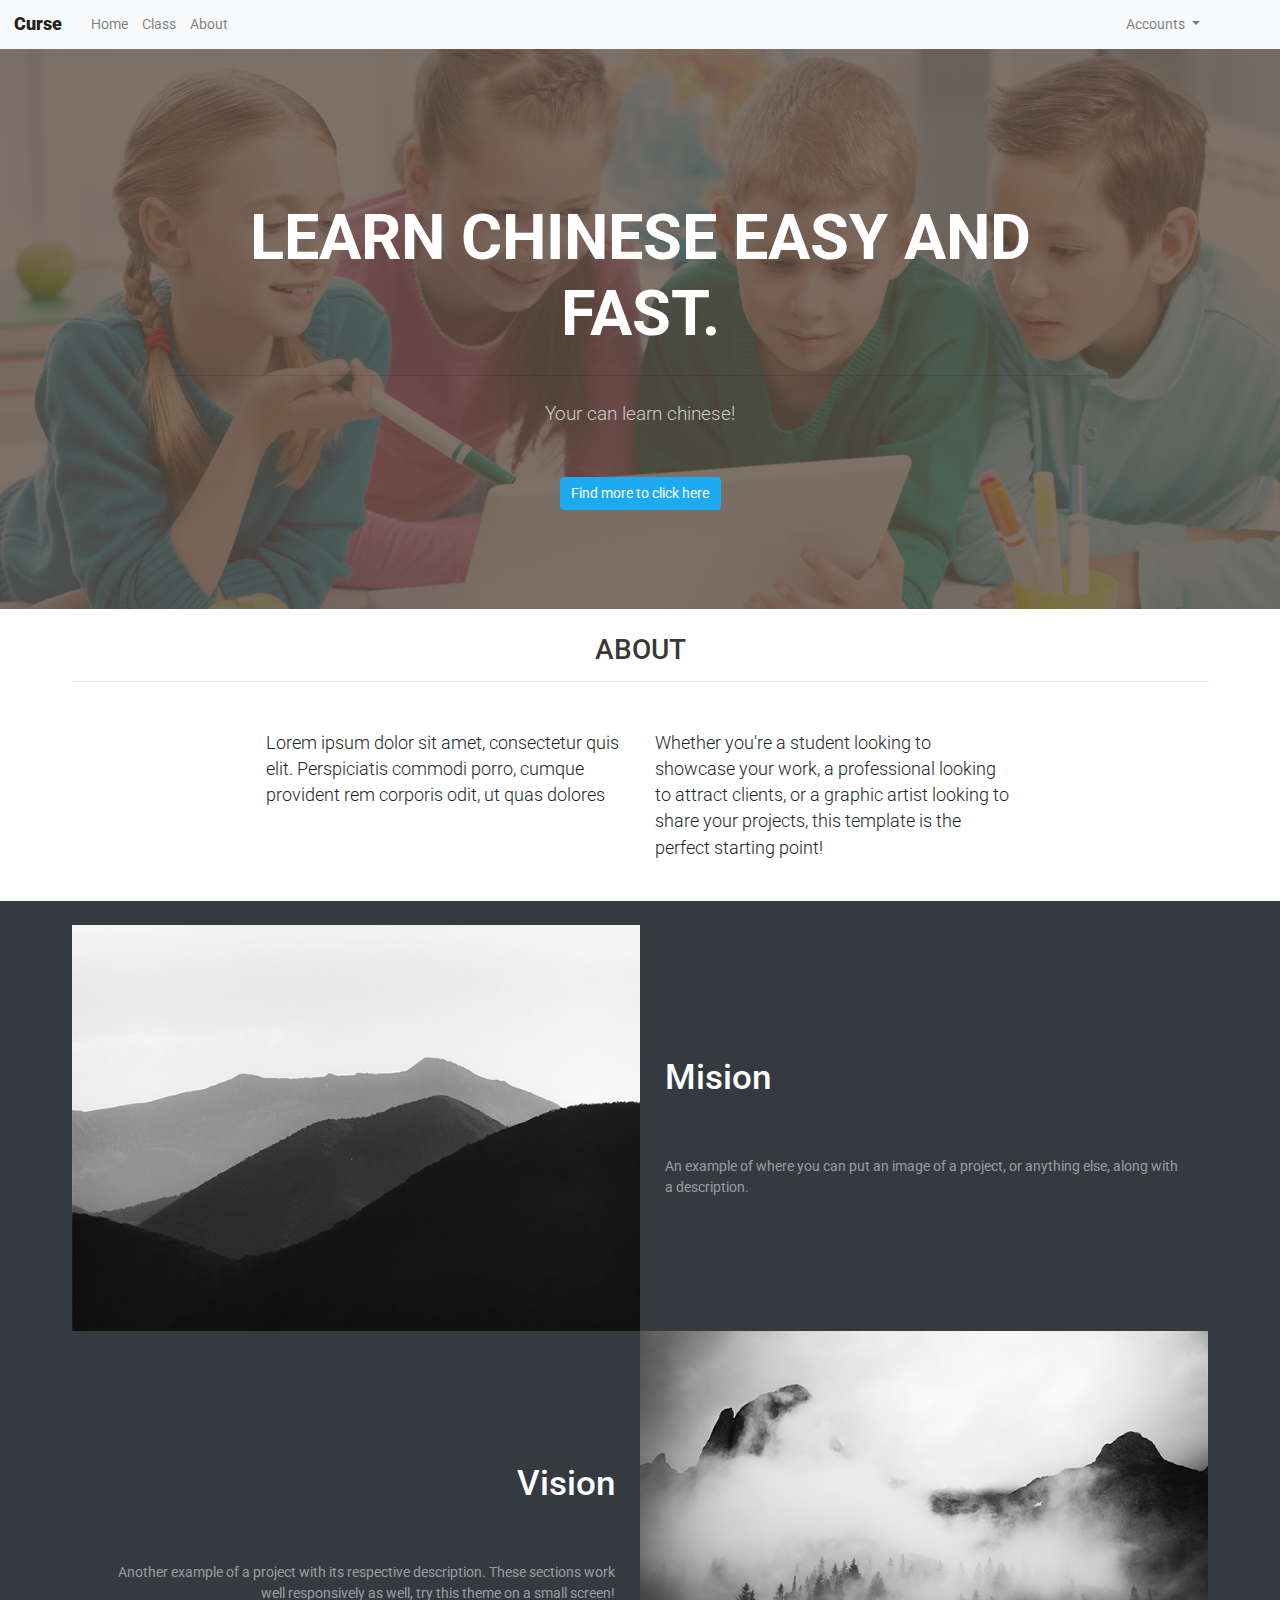
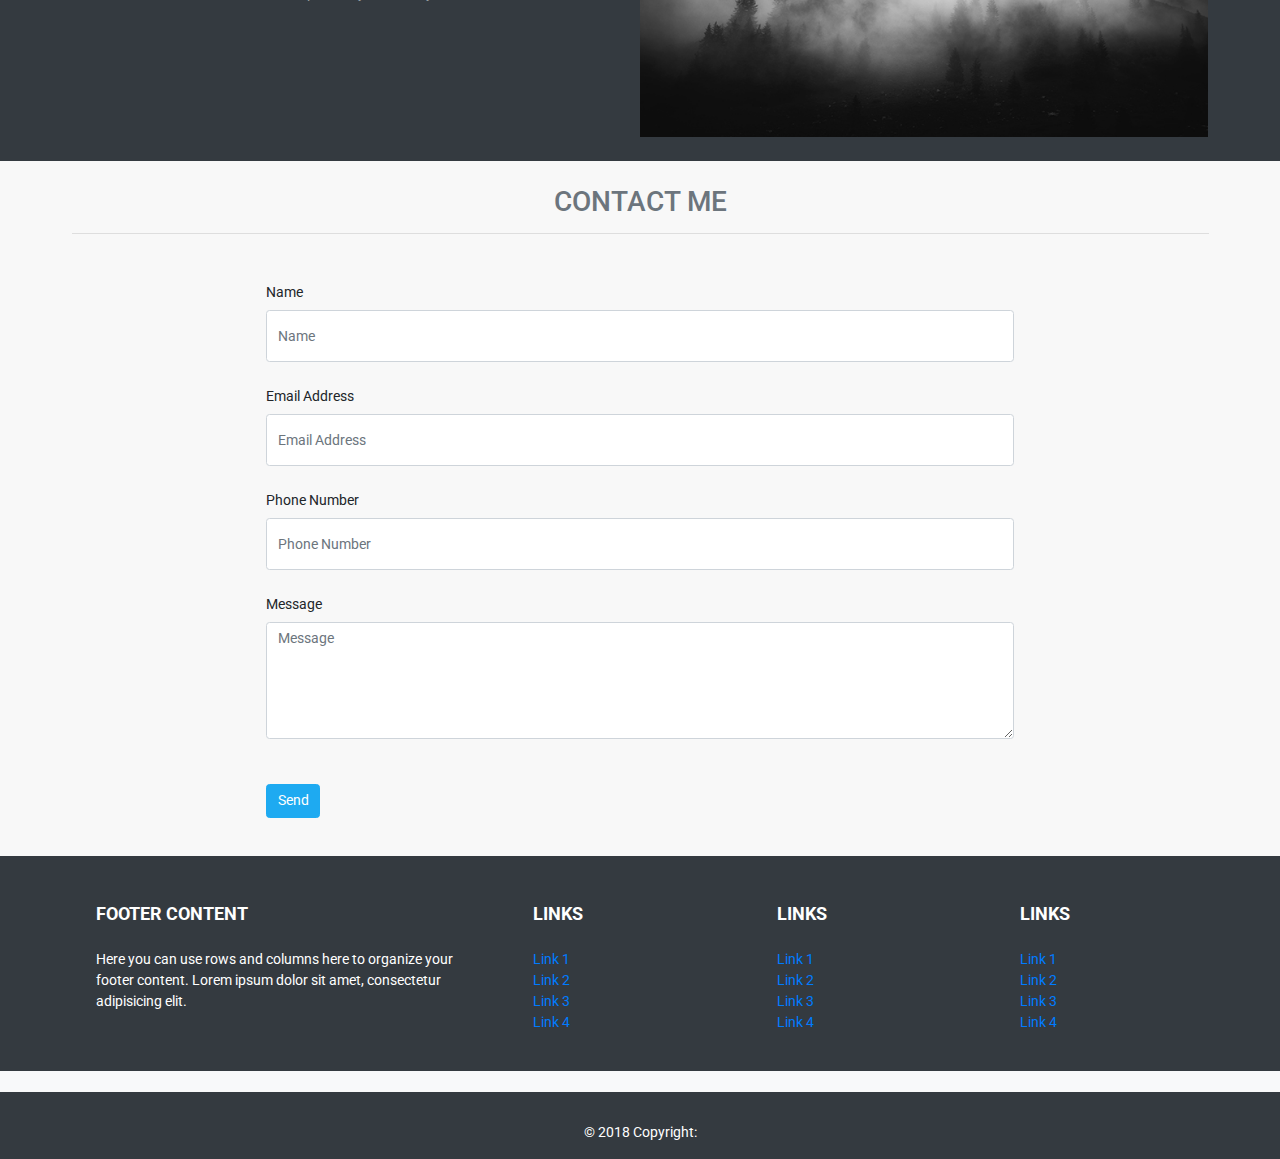
==== commit 5119b5b0: "last commit" ====
--- a/about.html
+++ b/about.html
@@ -162,54 +162,145 @@
           </section>
 
     <!-- Footer -->
-<section id="footer">
-		<div class="container">
-			<div class="row text-center text-xs-center text-sm-left text-md-left">
-				<div class="col-xs-12 col-sm-4 col-md-4">
-					<h5>Quick links</h5>
-					<ul class="list-unstyled quick-links">
-						<li><a href=""><i class="fa fa-angle-double-right"></i>Home</a></li>
-						<li><a href=""><i class="fa fa-angle-double-right"></i>About</a></li>
-						<li><a href=""><i class="fa fa-angle-double-right"></i>FAQ</a></li>
-						<li><a href=""><i class="fa fa-angle-double-right"></i>Get Started</a></li>
-						<li><a href=""><i class="fa fa-angle-double-right"></i>Videos</a></li>
-					</ul>
-				</div>
-				<div class="col-xs-12 col-sm-4 col-md-4">
-					<h5>Quick links</h5>
-					<ul class="list-unstyled quick-links">
-						<li><a href=""><i class="fa fa-angle-double-right"></i>Home</a></li>
-						<li><a href=""><i class="fa fa-angle-double-right"></i>About</a></li>
-						<li><a href=""><i class="fa fa-angle-double-right"></i>FAQ</a></li>
-						<li><a href=""><i class="fa fa-angle-double-right"></i>Get Started</a></li>
-						<li><a href=""><i class="fa fa-angle-double-right"></i>Videos</a></li>
-					</ul>
-				</div>
-				<div class="col-xs-12 col-sm-4 col-md-4">
-					<h5>Quick links</h5>
-					<ul class="list-unstyled quick-links">
-						<li><a href=""><i class="fa fa-angle-double-right"></i>Home</a></li>
-						<li><a href=""><i class="fa fa-angle-double-right"></i>About</a></li>
-						<li><a href=""><i class="fa fa-angle-double-right"></i>FAQ</a></li>
-						<li><a href=""><i class="fa fa-angle-double-right"></i>Get Started</a></li>
-						<li><a href=""><i class="fa fa-angle-double-right"></i>Imprint</a></li>
-					</ul>
-				</div>
-			</div>
-			<div class="row">
-				<div class="col-xs-12 col-sm-12 col-md-12 mt-2 mt-sm-5">
-					<ul class="list-unstyled list-inline social text-center">
-						<li class="list-inline-item"><a href=""><i class="fa fa-facebook"></i></a></li>
-						<li class="list-inline-item"><a href=""><i class="fa fa-twitter"></i></a></li>
-						<li class="list-inline-item"><a href=""><i class="fa fa-instagram"></i></a></li>
-						<li class="list-inline-item"><a href=""><i class="fa fa-google-plus"></i></a></li>
-						<li class="list-inline-item"><a href="" target="_blank"><i class="fa fa-envelope"></i></a></li>
-					</ul>
-				</div>
-			</div>	
-		</div>
-	</section>
-	<!-- ./Footer -->
+<footer class="page-footer font-small stylish-color-dark pt-2 bg-dark">
+
+  <!-- Footer Links -->
+  <div class="container text-center text-md-left">
+
+    <!-- Grid row -->
+    <div class="row">
+
+      <!-- Grid column -->
+      <div class="col-md-4 mx-auto">
+
+        <!-- Content -->
+        <h5 class="font-weight-bold text-uppercase mt-3 mb-4 text-white">Footer Content</h5>
+        <p class="text-white">Here you can use rows and columns here to organize your footer content. Lorem ipsum dolor sit amet, consectetur
+          adipisicing elit.</p>
+
+      </div>
+      <!-- Grid column -->
+
+      <hr class="clearfix w-100 d-md-none">
+
+      <!-- Grid column -->
+      <div class="col-md-2 mx-auto">
+
+        <!-- Links -->
+        <h5 class="font-weight-bold text-uppercase mt-3 mb-4 text-white">Links</h5>
+
+        <ul class="list-unstyled">
+          <li>
+            <a href="#!">Link 1</a>
+          </li>
+          <li>
+            <a href="#!">Link 2</a>
+          </li>
+          <li>
+            <a href="#!">Link 3</a>
+          </li>
+          <li>
+            <a href="#!">Link 4</a>
+          </li>
+        </ul>
+
+      </div>
+      <!-- Grid column -->
+
+      <hr class="clearfix w-100 d-md-none">
+
+      <!-- Grid column -->
+      <div class="col-md-2 mx-auto">
+
+        <!-- Links -->
+        <h5 class="font-weight-bold text-uppercase mt-3 mb-4 text-white">Links</h5>
+
+        <ul class="list-unstyled">
+          <li>
+            <a href="#!">Link 1</a>
+          </li>
+          <li>
+            <a href="#!">Link 2</a>
+          </li>
+          <li>
+            <a href="#!">Link 3</a>
+          </li>
+          <li>
+            <a href="#!">Link 4</a>
+          </li>
+        </ul>
+
+      </div>
+      <!-- Grid column -->
+
+      <hr class="clearfix w-100 d-md-none">
+
+      <!-- Grid column -->
+      <div class="col-md-2 mx-auto">
+
+        <!-- Links -->
+        <h5 class="font-weight-bold text-uppercase mt-3 mb-4 text-white">Links</h5>
+
+        <ul class="list-unstyled">
+          <li>
+            <a href="#!">Link 1</a>
+          </li>
+          <li>
+            <a href="#!">Link 2</a>
+          </li>
+          <li>
+            <a href="#!">Link 3</a>
+          </li>
+          <li>
+            <a href="#!">Link 4</a>
+          </li>
+        </ul>
+
+      </div>
+      <!-- Grid column -->
+
+    </div>
+    <!-- Grid row -->
+
+  </div>
+  <!-- Footer Links -->
+  <!-- Social buttons -->
+  <ul class="list-unstyled list-inline text-center bg-light">
+    <li class="list-inline-item">
+      <a class="btn-floating btn-fb mx-1 ">
+        <i class="fab fa-facebook-f"> </i>
+      </a>
+    </li>
+    <li class="list-inline-item">
+      <a class="btn-floating btn-tw mx-1">
+        <i class="fab fa-twitter"> </i>
+      </a>
+    </li>
+    <li class="list-inline-item">
+      <a class="btn-floating btn-gplus mx-1">
+        <i class="fab fa-google-plus-g"> </i>
+      </a>
+    </li>
+    <li class="list-inline-item">
+      <a class="btn-floating btn-li mx-1">
+        <i class="fab fa-linkedin-in"> </i>
+      </a>
+    </li>
+    <li class="list-inline-item">
+      <a class="btn-floating btn-dribbble mx-1">
+        <i class="fab fa-dribbble"> </i>
+      </a>
+    </li>
+  </ul>
+  <!-- Social buttons -->
+
+  <!-- Copyright -->
+  <div class="footer-copyright text-center text-white py-3">© 2018 Copyright:
+  </div>
+  <!-- Copyright -->
+
+</footer>
+<!-- Footer -->
     <script src="js/app.js"></script>
 </body>
 </html>--- a/css/style1.css
+++ b/css/style1.css
@@ -205,3 +205,7 @@
     width: 30%;
   }
 }
+
+.btn-floating{
+  width: 100px;
+}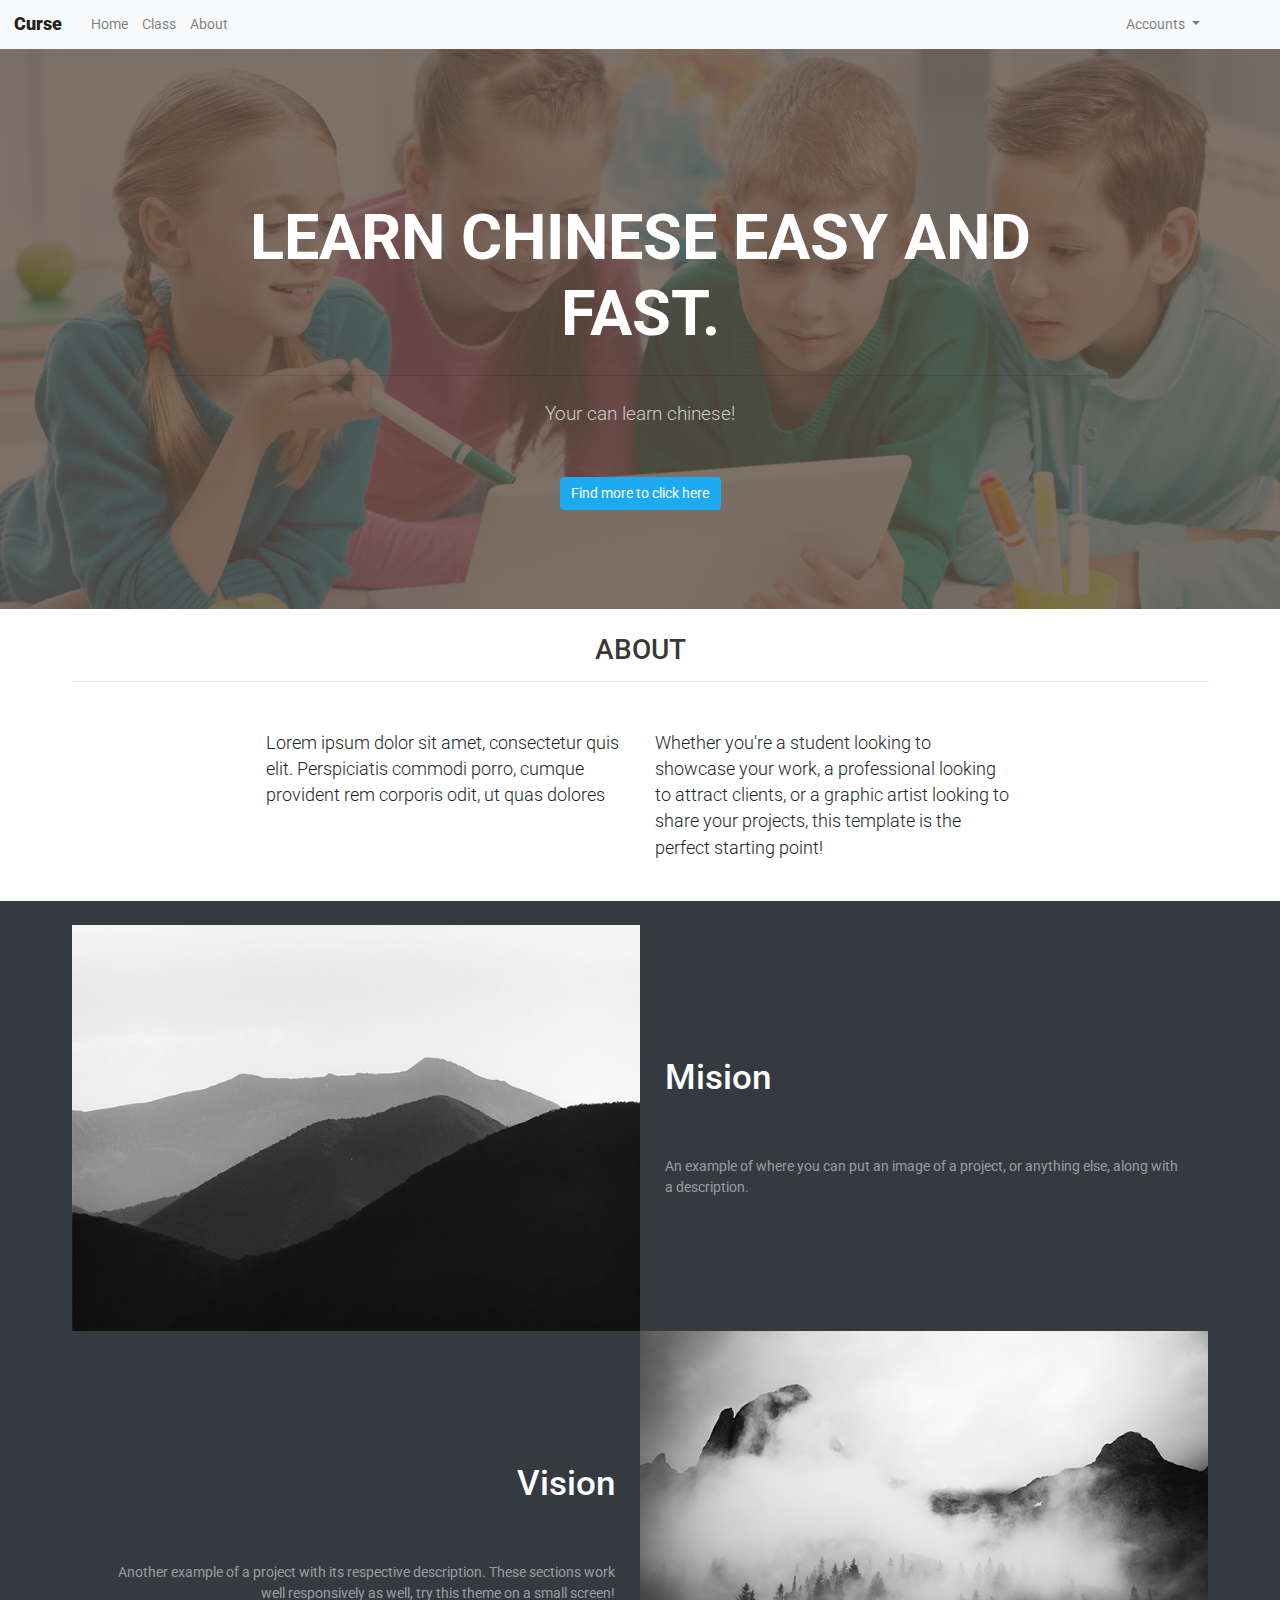
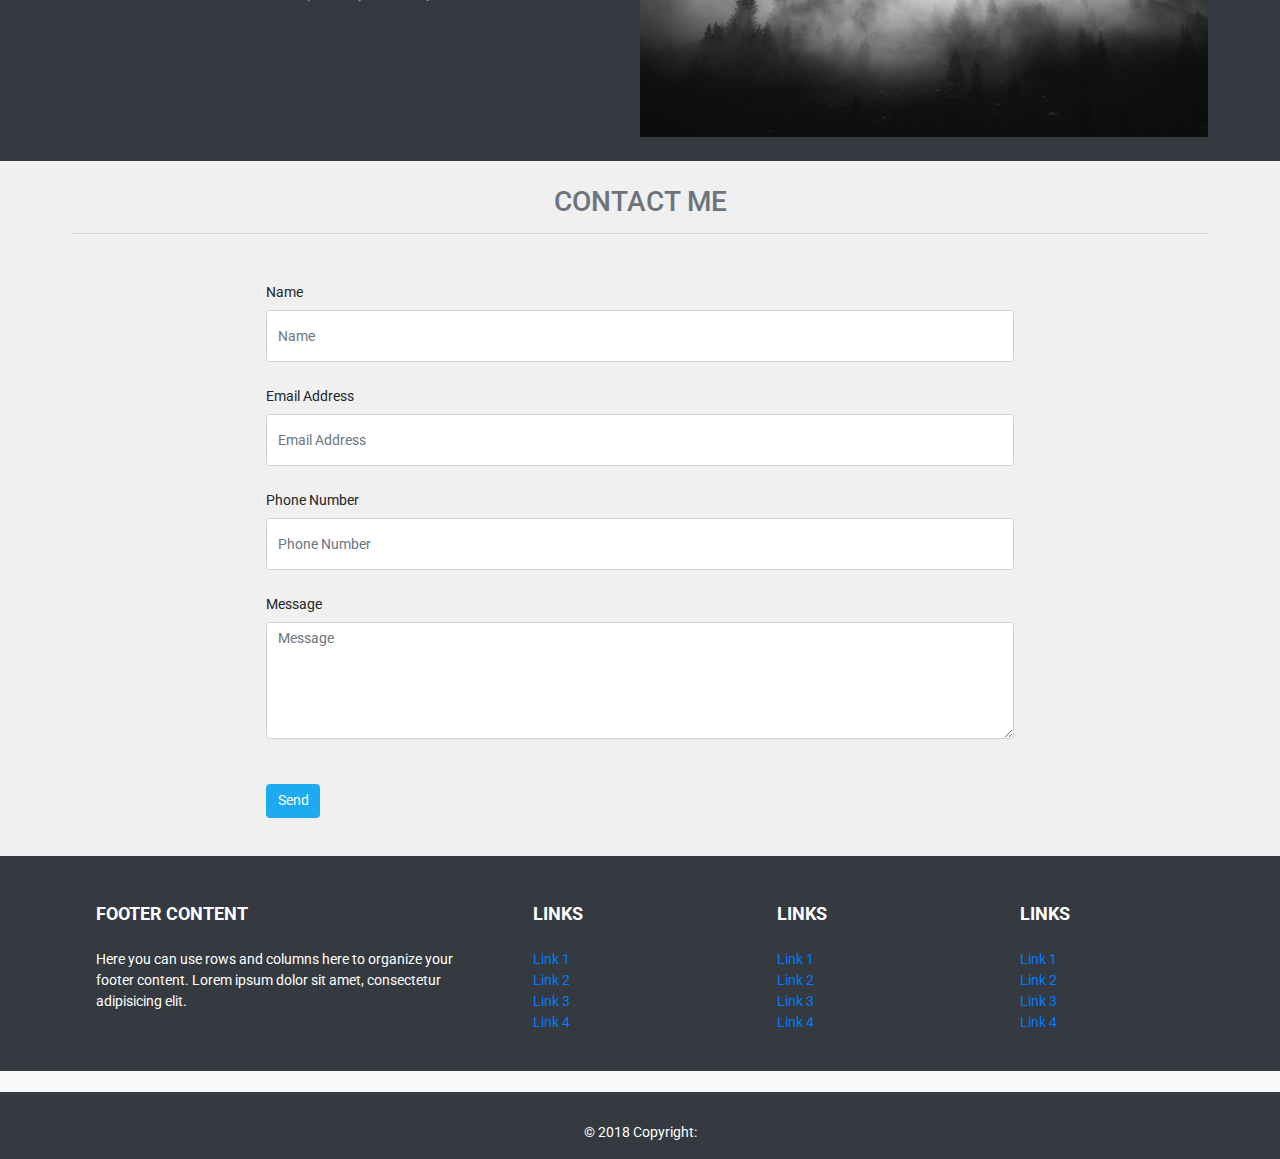
==== commit e36e8739: "last commint" ====
--- a/about.html
+++ b/about.html
@@ -153,7 +153,30 @@
                     <br>
                     <div id="success"></div>
                     <div class="form-group">
-                      <button type="submit" class="btn btn-primary btn-xl" id="sendMessageButton">Send</button>
+                      <!-- Button trigger modal -->
+                      <button type="button" class="btn btn-primary" data-toggle="modal" data-target="#exampleModal">
+                        Send
+                      </button>
+
+                      <!-- Modal -->
+                      <div class="modal fade" id="exampleModal" tabindex="-1" role="dialog" aria-labelledby="exampleModalLabel" aria-hidden="true">
+                        <div class="modal-dialog" role="document">
+                          <div class="modal-content">
+                            <div class="modal-header">
+                              <h5 class="modal-title" id="exampleModalLabel">Send request</h5>
+                              <button type="button" class="close" data-dismiss="modal" aria-label="Close">
+                                <span aria-hidden="true">&times;</span>
+                              </button>
+                            </div>
+                            <div class="modal-body">
+                             Your request was sent!!
+                            </div>
+                            <div class="modal-footer">
+                              <button type="button" class="btn btn-primary" data-dismiss="modal">ok</button>
+                            </div>
+                          </div>
+                        </div>
+                      </div>
                     </div>
                   </form>
                 </div>
--- a/css/style1.css
+++ b/css/style1.css
@@ -208,4 +208,80 @@
 
 .btn-floating{
   width: 100px;
-}+}
+#portfolio .container-fluid {
+  max-width: 1920px;
+}
+
+#portfolio .container-fluid .portfolio-box {
+  position: relative;
+  display: block;
+}
+
+#portfolio .container-fluid .portfolio-box .portfolio-box-caption {
+  display: -webkit-box;
+  display: -ms-flexbox;
+  display: flex;
+  -webkit-box-align: center;
+  -ms-flex-align: center;
+  align-items: center;
+  -webkit-box-pack: center;
+  -ms-flex-pack: center;
+  justify-content: center;
+  -webkit-box-orient: vertical;
+  -webkit-box-direction: normal;
+  -ms-flex-direction: column;
+  flex-direction: column;
+  width: 100%;
+  height: 100%;
+  position: absolute;
+  bottom: 0;
+  text-align: center;
+  opacity: 0;
+  color: #fff;
+  background: rgb(1, 190, 254);
+  -webkit-transition: opacity 0.25s ease;
+  transition: opacity 0.25s ease;
+  text-align: center;
+}
+
+#portfolio .container-fluid .portfolio-box .portfolio-box-caption .project-category {
+  font-family: "Merriweather Sans", -apple-system, BlinkMacSystemFont, "Segoe UI", Roboto, "Helvetica Neue", Arial, "Noto Sans", sans-serif, "Apple Color Emoji", "Segoe UI Emoji", "Segoe UI Symbol", "Noto Color Emoji";
+  font-size: 0.85rem;
+  font-weight: 600;
+  text-transform: uppercase;
+}
+
+#portfolio .container-fluid .portfolio-box .portfolio-box-caption .project-name {
+  font-size: 1.2rem;
+}
+
+#portfolio .container-fluid .portfolio-box:hover .portfolio-box-caption {
+  opacity: 1;
+}
+
+.divider-color{
+  background-color: #000000;
+}
+
+.background-color1{
+  background-color: #F0F0F0;
+}
+
+.background-color2{
+  background-color: #F5F5F5;
+}
+
+.background-color3{
+  background-color: #F8F8F8;
+}
+.background-footer{
+  color: #FFF;
+  background-color: #343a40;
+}
+
+.btn-outline-nav {
+  color: #01befe;
+  border-color: #01befe;
+}
+
